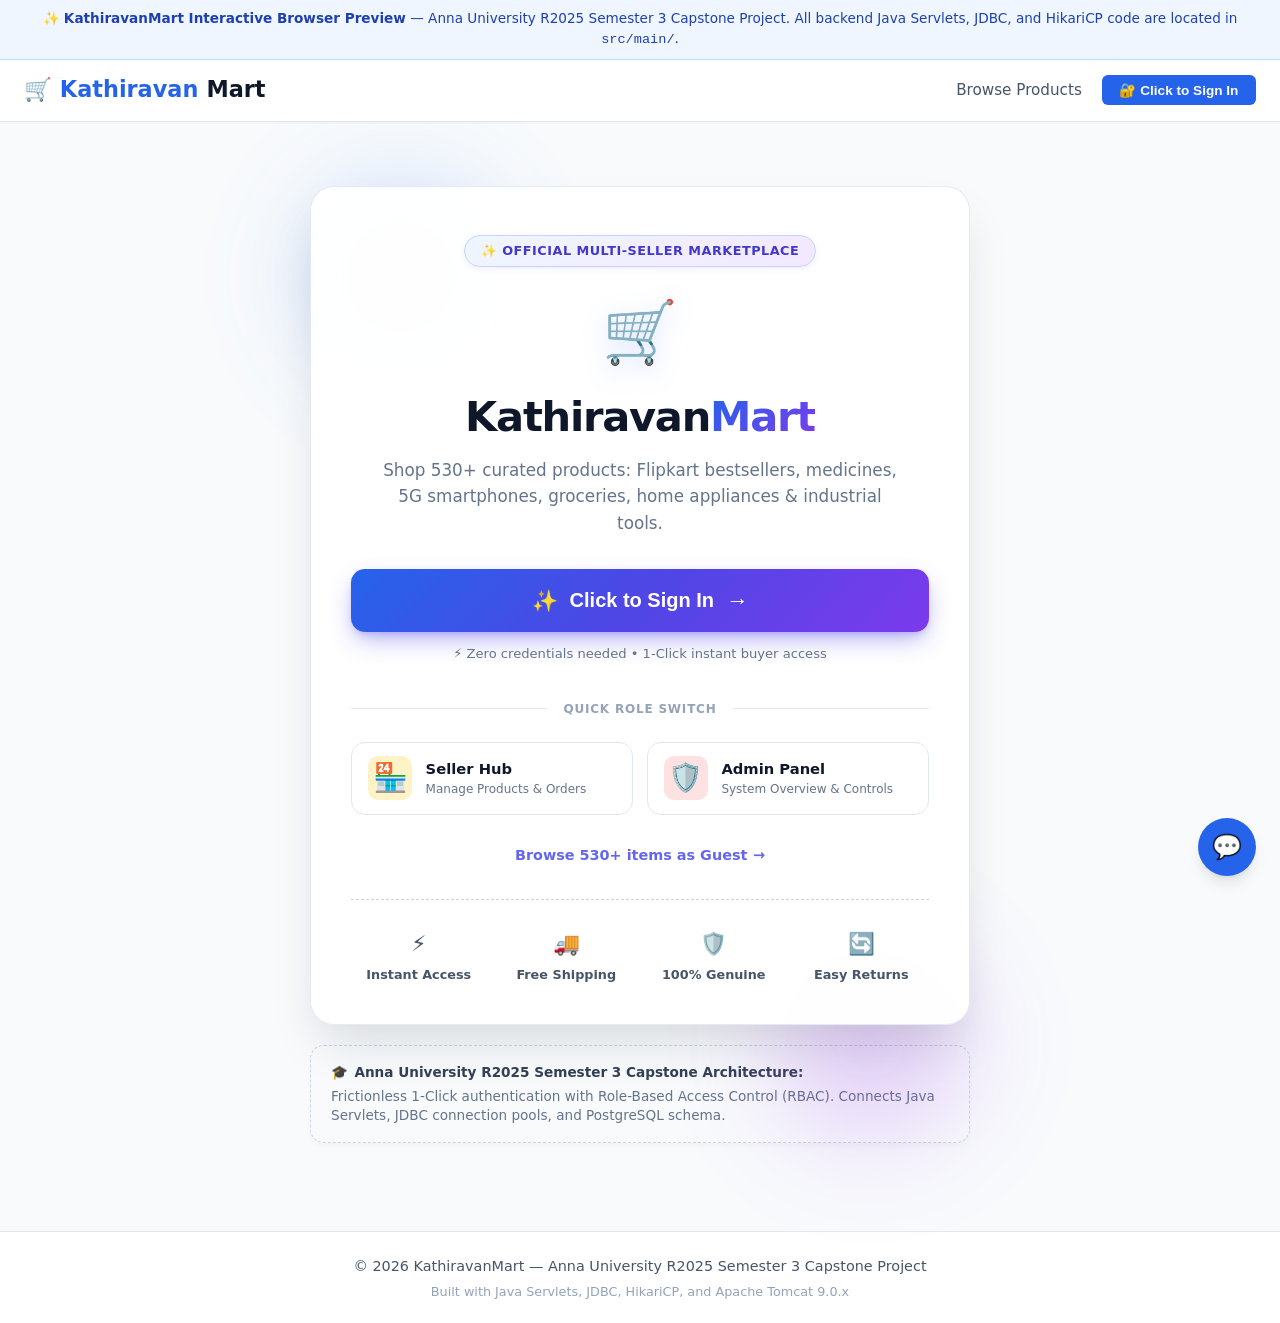
==== index.html @ b0058762 "Initial commit of KathiravanMart" ====
﻿<!DOCTYPE html>
<html lang="en">
<head>
    <meta charset="UTF-8">
    <meta name="viewport" content="width=device-width, initial-scale=1.0">
    <title>KathiravanMart — Multi-Seller E-Commerce Marketplace</title>
    <link rel="stylesheet" href="src/main/webapp/css/style.css">
    <style>
        .view-section { display: none; }
        .view-section.active { display: block; }
        .nav-links a { cursor: pointer; }
        .role-selector {
            background: #f1f5f9;
            border: 1px solid #cbd5e1;
            padding: 0.35rem 0.75rem;
            border-radius: 6px;
            font-size: 0.85rem;
            font-weight: 600;
        }
        .banner-notice {
            background: #eff6ff;
            border-bottom: 1px solid #bfdbfe;
            color: #1e40af;
            font-size: 0.85rem;
            padding: 0.5rem 1rem;
            text-align: center;
        }

        /* Luxury & Attractive Login Page Styling */
        .login-wrap {
            position: relative;
            max-width: 660px;
            margin: 2rem auto 3.5rem auto;
        }
        .login-glow-bg-1 {
            position: absolute;
            top: -40px;
            left: -40px;
            width: 260px;
            height: 260px;
            background: radial-gradient(circle, rgba(59, 130, 246, 0.35) 0%, transparent 70%);
            border-radius: 50%;
            filter: blur(45px);
            z-index: 0;
            pointer-events: none;
            animation: pulseGlow 6s ease-in-out infinite alternate;
        }
        .login-glow-bg-2 {
            position: absolute;
            bottom: -40px;
            right: -40px;
            width: 280px;
            height: 280px;
            background: radial-gradient(circle, rgba(147, 51, 234, 0.3) 0%, transparent 70%);
            border-radius: 50%;
            filter: blur(45px);
            z-index: 0;
            pointer-events: none;
            animation: pulseGlow 8s ease-in-out infinite alternate-reverse;
        }
        @keyframes pulseGlow {
            0% { transform: scale(0.95); opacity: 0.6; }
            100% { transform: scale(1.15); opacity: 0.95; }
        }
        .login-card-luxury {
            position: relative;
            z-index: 1;
            background: rgba(255, 255, 255, 0.96);
            backdrop-filter: blur(20px);
            -webkit-backdrop-filter: blur(20px);
            border: 1px solid rgba(226, 232, 240, 0.9);
            border-radius: 24px;
            box-shadow: 0 25px 50px -12px rgba(15, 23, 42, 0.15), 0 0 0 1px rgba(255, 255, 255, 0.8) inset;
            padding: 3rem 2.5rem 2.5rem 2.5rem;
            text-align: center;
        }
        .login-brand-badge {
            display: inline-flex;
            align-items: center;
            gap: 0.45rem;
            background: linear-gradient(135deg, #eff6ff 0%, #f3e8ff 100%);
            color: #4338ca;
            border: 1px solid #c7d2fe;
            padding: 0.35rem 1rem;
            border-radius: 50px;
            font-size: 0.8rem;
            font-weight: 700;
            letter-spacing: 0.5px;
            text-transform: uppercase;
            margin-bottom: 1.25rem;
            box-shadow: 0 2px 6px rgba(99, 102, 241, 0.1);
        }
        .login-btn-cta {
            width: 100%;
            padding: 1.15rem 1.75rem;
            font-size: 1.25rem;
            font-weight: 800;
            color: #ffffff;
            background: linear-gradient(135deg, #2563eb 0%, #4f46e5 50%, #7c3aed 100%);
            border: none;
            border-radius: 14px;
            box-shadow: 0 10px 25px -4px rgba(79, 70, 229, 0.45), 0 4px 6px -2px rgba(79, 70, 229, 0.2);
            display: flex;
            align-items: center;
            justify-content: center;
            gap: 0.75rem;
            cursor: pointer;
            transition: all 0.25s cubic-bezier(0.4, 0, 0.2, 1);
        }
        .login-btn-cta:hover {
            transform: translateY(-2px);
            box-shadow: 0 16px 32px -4px rgba(79, 70, 229, 0.55), 0 6px 12px -2px rgba(79, 70, 229, 0.3);
            background: linear-gradient(135deg, #1d4ed8 0%, #4338ca 50%, #6d28d9 100%);
        }
        .login-btn-cta:active {
            transform: translateY(0);
        }
        .role-pill-card {
            background: #ffffff;
            border: 1.5px solid #e2e8f0;
            border-radius: 14px;
            padding: 0.85rem 1rem;
            display: flex;
            align-items: center;
            gap: 0.85rem;
            cursor: pointer;
            transition: all 0.2s ease;
            text-align: left;
        }
        .role-pill-card:hover {
            border-color: #6366f1;
            background: #f8faff;
            transform: translateY(-2px);
            box-shadow: 0 6px 14px rgba(99, 102, 241, 0.12);
        }
        .perks-bar {
            display: grid;
            grid-template-columns: repeat(4, 1fr);
            gap: 0.75rem;
            margin-top: 2rem;
            padding-top: 1.75rem;
            border-top: 1px dashed #cbd5e1;
        }
        @media (max-width: 600px) {
            .perks-bar { grid-template-columns: repeat(2, 1fr); }
            .login-card-luxury { padding: 2rem 1.25rem; }
        }
        .perk-item {
            font-size: 0.8rem;
            color: #475569;
            display: flex;
            flex-direction: column;
            align-items: center;
            gap: 0.3rem;
            font-weight: 600;
        }
        .perk-icon {
            font-size: 1.35rem;
        }
    </style>
</head>
<body>

<div class="banner-notice">
    ✨ <strong>KathiravanMart Interactive Browser Preview</strong> — Anna University R2025 Semester 3 Capstone Project. All backend Java Servlets, JDBC, and HikariCP code are located in <code>src/main/</code>.
</div>

<!-- Header & Navbar -->
<header class="navbar">
    <a href="#" onclick="handleBrandClick()" class="brand">
        🛒 Kathiravan<span>Mart</span>
    </a>
    <nav>
        <ul class="nav-links">
            <li><a onclick="showView('catalog')">Browse Products</a></li>
            <li id="navCart" style="display:none;"><a onclick="showView('cart')">🛒 Cart (<span id="cartCount">1</span>)</a></li>
            <li id="navWishlist" style="display:none;"><a onclick="showView('wishlist')">❤️ Wishlist (<span id="wishCount">1</span>)</a></li>
            <li id="navOrders" style="display:none;"><a onclick="showView('orders')">📦 My Orders</a></li>
            <li id="navSeller" style="display:none;"><a onclick="showView('seller')">📊 Seller Hub</a></li>
            <li id="navAdmin" style="display:none;"><a onclick="showView('admin')">⚙️ Admin Panel</a></li>
            
            <!-- Logged Out State -->
            <li id="navAuthLoggedOut">
                <button type="button" onclick="quickLogin('BUYER')" class="btn btn-primary btn-sm" style="font-weight: 700; padding: 0.45rem 1.1rem; border-radius: 6px; cursor: pointer;">
                    🔐 Click to Sign In
                </button>
            </li>

            <!-- Logged In State -->
            <li id="navAuthLoggedIn" style="display:none; align-items: center; gap: 0.6rem;">
                <span id="userStatusBadge" class="user-badge" style="background:#e0e7ff; color:#3730a3;">BUYER</span>
                <span id="userNameDisplay" style="font-size: 0.85rem; font-weight: 600; color: var(--gray-700);">Aditya</span>
                <button type="button" onclick="performLogout()" class="btn btn-secondary btn-sm" style="padding: 0.35rem 0.75rem; font-size: 0.8rem; border-radius: 6px; cursor: pointer;">
                    Logout
                </button>
            </li>
        </ul>
    </nav>
</header>

<div class="container">

    <!-- 0. LOGIN VIEW (Initial Landing Screen) -->
    <div id="view-login" class="view-section active">
        <div class="login-wrap">
            <div class="login-glow-bg-1"></div>
            <div class="login-glow-bg-2"></div>

            <div class="login-card-luxury">
                <div class="login-brand-badge">
                    <span>✨ Official Multi-Seller Marketplace</span>
                </div>
                
                <div style="font-size: 3.8rem; margin-bottom: 0.5rem; filter: drop-shadow(0 6px 12px rgba(37,99,235,0.25));">
                    🛒
                </div>

                <h1 style="font-size: 2.6rem; font-weight: 900; color: #0f172a; margin-bottom: 0.5rem; letter-spacing: -0.03em;">
                    Kathiravan<span style="background: linear-gradient(135deg, #2563eb, #7c3aed); -webkit-background-clip: text; -webkit-text-fill-color: transparent;">Mart</span>
                </h1>

                <p style="color: #64748b; font-size: 1.05rem; margin-bottom: 2rem; line-height: 1.6; max-width: 520px; margin-left: auto; margin-right: auto;">
                    Shop 530+ curated products: Flipkart bestsellers, medicines, 5G smartphones, groceries, home appliances & industrial tools.
                </p>

                <div id="loginAlertBox" style="display:none; margin-bottom: 1.5rem; padding: 0.85rem 1.25rem; border-radius: 10px; font-size: 0.95rem; font-weight: 500;"></div>

                <!-- INSTANT 1-CLICK SIGN IN: NO EMAIL, NO PASSWORD NEEDED! -->
                <button type="button" onclick="quickLogin('BUYER')" class="login-btn-cta">
                    <span style="font-size: 1.3rem;">✨</span>
                    <span>Click to Sign In</span>
                    <span style="font-size: 1.4rem;">&rarr;</span>
                </button>
                <div style="font-size: 0.82rem; color: #64748b; margin-top: 0.75rem; font-weight: 500;">
                    ⚡ Zero credentials needed • 1-Click instant buyer access
                </div>

                <div style="margin: 2.25rem 0 1.5rem 0; display: flex; align-items: center; text-align: center; color: #94a3b8;">
                    <div style="flex: 1; border-bottom: 1px solid #e2e8f0;"></div>
                    <span style="padding: 0 1rem; font-size: 0.75rem; font-weight: 700; text-transform: uppercase; letter-spacing: 0.8px;">Quick Role Switch</span>
                    <div style="flex: 1; border-bottom: 1px solid #e2e8f0;"></div>
                </div>

                <!-- 1-Click Role Switches -->
                <div style="display: grid; grid-template-columns: 1fr 1fr; gap: 0.85rem;">
                    <div class="role-pill-card" onclick="quickLogin('SELLER')">
                        <div style="font-size: 1.75rem; background: #fef3c7; border-radius: 10px; width: 44px; height: 44px; display: flex; align-items: center; justify-content: center;">
                            🏪
                        </div>
                        <div>
                            <div style="font-weight: 700; color: #0f172a; font-size: 0.92rem;">Seller Hub</div>
                            <div style="font-size: 0.75rem; color: #64748b;">Manage Products & Orders</div>
                        </div>
                    </div>

                    <div class="role-pill-card" onclick="quickLogin('ADMIN')">
                        <div style="font-size: 1.75rem; background: #fee2e2; border-radius: 10px; width: 44px; height: 44px; display: flex; align-items: center; justify-content: center;">
                            🛡️
                        </div>
                        <div>
                            <div style="font-weight: 700; color: #0f172a; font-size: 0.92rem;">Admin Panel</div>
                            <div style="font-size: 0.75rem; color: #64748b;">System Overview & Controls</div>
                        </div>
                    </div>
                </div>

                <div style="margin-top: 1.75rem;">
                    <a href="#" onclick="showView('catalog')" style="color: #6366f1; font-weight: 600; font-size: 0.9rem; text-decoration: none; display: inline-flex; align-items: center; gap: 0.35rem;">
                        <span>Browse 530+ items as Guest</span> <span>&rarr;</span>
                    </a>
                </div>

                <!-- Trust Perks Bar -->
                <div class="perks-bar">
                    <div class="perk-item">
                        <span class="perk-icon">⚡</span>
                        <span>Instant Access</span>
                    </div>
                    <div class="perk-item">
                        <span class="perk-icon">🚚</span>
                        <span>Free Shipping</span>
                    </div>
                    <div class="perk-item">
                        <span class="perk-icon">🛡️</span>
                        <span>100% Genuine</span>
                    </div>
                    <div class="perk-item">
                        <span class="perk-icon">🔄</span>
                        <span>Easy Returns</span>
                    </div>
                </div>
            </div>

            <!-- Hint for Viva / Evaluators -->
            <div style="margin-top: 1.25rem; background: rgba(248, 250, 252, 0.9); border: 1px dashed #cbd5e1; border-radius: 14px; font-size: 0.85rem; padding: 1rem 1.25rem; text-align: left; box-shadow: 0 4px 6px -1px rgba(0,0,0,0.03);">
                <div style="font-weight: 700; color: #334155; margin-bottom: 0.25rem; display: flex; align-items: center; gap: 0.4rem;">
                    <span>🎓</span> Anna University R2025 Semester 3 Capstone Architecture:
                </div>
                <div style="color: #64748b; line-height: 1.45;">
                    Frictionless 1-Click authentication with Role-Based Access Control (RBAC). Connects Java Servlets, JDBC connection pools, and PostgreSQL schema.
                </div>
            </div>
        </div>
    </div>

    <!-- 1. CATALOG VIEW (F3) -->
    <div id="view-catalog" class="view-section">
        <div class="hero">
            <h1>Everyday Essentials, Flipkart Bestsellers, Mobiles & Industrial Gear</h1>
            <p>530+ Products across Flipkart Bestsellers, Medicines & Pharmacy, Flagship Smartphones, Daily Groceries, Industrial Tools & Fashion.</p>
            <div class="search-bar" style="display: flex; gap: 0.5rem; flex-wrap: wrap; justify-content: center; max-width: 960px; margin: 0 auto;">
                <select id="catFilter" class="category-select" onchange="filterProducts()" style="min-width: 175px; font-weight: 500;">
                    <option value="ALL">All Categories (530+)</option>
                    <option value="Flipkart Bestsellers">🛍️ Flipkart Bestsellers</option>
                    <option value="Mobile Phones & Tech">📱 Mobile Phones & Tech</option>
                    <option value="Laptops & Computers">💻 Laptops & Computers</option>
                    <option value="Gaming & Consoles">🎮 Gaming & Consoles</option>
                    <option value="Cameras & Drones">📷 Cameras & Drones</option>
                    <option value="Smart TVs & Audio">📺 Smart TVs & Audio</option>
                    <option value="Musical Instruments">🎸 Musical Instruments</option>
                    <option value="Industrial & Tools">🛠️ Industrial & Tools</option>
                    <option value="Medicines & Pharmacy">💊 Medicines & Pharmacy</option>
                    <option value="Kitchen & Dining">🍳 Kitchen & Dining</option>
                    <option value="Furniture & Decor">🛋️ Furniture & Decor</option>
                    <option value="Groceries & Gourmet">🍚 Groceries & Gourmet</option>
                    <option value="Footwear & Shoes">👟 Footwear & Shoes</option>
                    <option value="Clothes & Fashion">👕 Clothes & Fashion</option>
                    <option value="Perfumes & Beauty">🧴 Perfumes & Beauty</option>
                    <option value="Sports & Fitness">🏋️ Sports & Fitness</option>
                    <option value="Cycles & Adventure">🚴 Cycles & Adventure</option>
                    <option value="Baby & Kids Toys">👶 Baby & Kids Toys</option>
                    <option value="Pet Supplies">🐶 Pet Supplies</option>
                    <option value="Plants & Gardening">🌿 Plants & Gardening</option>
                    <option value="Safety & Security">🧯 Safety & Security</option>
                    <option value="Books & Stationery">📚 Books & Stationery</option>
                    <option value="Automotive & Biking">🚗 Automotive & Biking</option>
                    <option value="Watches & Travel">⌚ Watches & Travel</option>
                </select>
                <select id="priceFilter" class="category-select" onchange="filterProducts()" style="min-width: 175px; font-weight: 600; color: #047857; border: 2px solid #10b981;">
                    <option value="ALL">🏷️ All Prices</option>
                    <option value="500">⚡ Under ₹500 (180+ Deals)</option>
                    <option value="1000">🔥 Under ₹1,000 (300+ Deals)</option>
                    <option value="2000">₹ Under ₹2,000</option>
                    <option value="3000">₹ Under ₹3,000</option>
                    <option value="3001">₹ Above ₹3,000</option>
                </select>
                <input type="text" id="searchInput" class="search-input" placeholder="Search boAt, Paracetamol, Dettol, Volini, iPhone, drill, rice, shoes..." oninput="filterProducts()" style="min-width: 240px;">
                <select id="sortFilter" class="category-select" onchange="filterProducts()" style="min-width: 140px; font-weight: 500;">
                    <option value="featured">Featured</option>
                    <option value="price-asc">Price: Low to High</option>
                    <option value="price-desc">Price: High to Low</option>
                    <option value="rating-desc">Top Rated</option>
                </select>
                <button class="btn btn-primary" onclick="filterProducts()">Search</button>
            </div>

            <!-- Quick Filter Pills -->
            <div style="display: flex; gap: 0.5rem; flex-wrap: wrap; justify-content: center; margin-top: 1.25rem;">
                <button type="button" class="btn btn-sm" onclick="setQuickFilter('ALL')" id="pill-all" style="background: rgba(255,255,255,0.25); color: white; border: 1px solid rgba(255,255,255,0.4); border-radius: 20px; padding: 0.35rem 0.85rem; font-size: 0.85rem;">All Products (530)</button>
                <button type="button" class="btn btn-sm" onclick="setQuickFilter('Flipkart Bestsellers')" style="background: #2874f0; color: white; border: none; font-weight: bold; border-radius: 20px; padding: 0.35rem 0.85rem; font-size: 0.85rem; box-shadow: 0 2px 4px rgba(0,0,0,0.2);">🛍️ Flipkart Bestsellers</button>
                <button type="button" class="btn btn-sm" onclick="setQuickFilter('Mobile Phones & Tech')" style="background: #2563eb; color: white; border: none; font-weight: bold; border-radius: 20px; padding: 0.35rem 0.85rem; font-size: 0.85rem; box-shadow: 0 2px 4px rgba(0,0,0,0.2);">📱 Mobiles</button>
                <button type="button" class="btn btn-sm" onclick="setQuickFilter('Laptops & Computers')" style="background: #0284c7; color: white; border: none; font-weight: bold; border-radius: 20px; padding: 0.35rem 0.85rem; font-size: 0.85rem; box-shadow: 0 2px 4px rgba(0,0,0,0.2);">💻 Laptops</button>
                <button type="button" class="btn btn-sm" onclick="setQuickFilter('Gaming & Consoles')" style="background: #7c3aed; color: white; border: none; font-weight: bold; border-radius: 20px; padding: 0.35rem 0.85rem; font-size: 0.85rem; box-shadow: 0 2px 4px rgba(0,0,0,0.2);">🎮 PS5 & Gaming</button>
                <button type="button" class="btn btn-sm" onclick="setQuickFilter('Cameras & Drones')" style="background: #0d9488; color: white; border: none; font-weight: bold; border-radius: 20px; padding: 0.35rem 0.85rem; font-size: 0.85rem; box-shadow: 0 2px 4px rgba(0,0,0,0.2);">📷 Cameras & Drones</button>
                <button type="button" class="btn btn-sm" onclick="setQuickFilter('Musical Instruments')" style="background: #d97706; color: white; border: none; font-weight: bold; border-radius: 20px; padding: 0.35rem 0.85rem; font-size: 0.85rem; box-shadow: 0 2px 4px rgba(0,0,0,0.2);">🎸 Guitars & Music</button>
                <button type="button" class="btn btn-sm" onclick="setQuickFilter('Industrial & Tools')" style="background: #ea580c; color: white; border: none; font-weight: bold; border-radius: 20px; padding: 0.35rem 0.85rem; font-size: 0.85rem; box-shadow: 0 2px 4px rgba(0,0,0,0.2);">🛠️ Industrial & Tools</button>
                <button type="button" class="btn btn-sm" onclick="setQuickFilter('Medicines & Pharmacy')" style="background: #e11d48; color: white; border: none; font-weight: bold; border-radius: 20px; padding: 0.35rem 0.85rem; font-size: 0.85rem; box-shadow: 0 2px 4px rgba(0,0,0,0.2);">💊 Medicines</button>
                <button type="button" class="btn btn-sm" onclick="setQuickFilter('Smart TVs & Audio')" style="background: #4f46e5; color: white; border: none; font-weight: bold; border-radius: 20px; padding: 0.35rem 0.85rem; font-size: 0.85rem; box-shadow: 0 2px 4px rgba(0,0,0,0.2);">📺 4K Smart TVs</button>
                <button type="button" class="btn btn-sm" onclick="setQuickFilter('Kitchen & Dining')" style="background: #b45309; color: white; border: none; font-weight: bold; border-radius: 20px; padding: 0.35rem 0.85rem; font-size: 0.85rem; box-shadow: 0 2px 4px rgba(0,0,0,0.2);">🍳 Kitchen</button>
                <button type="button" class="btn btn-sm" onclick="setQuickFilter('Furniture & Decor')" style="background: #78350f; color: white; border: none; font-weight: bold; border-radius: 20px; padding: 0.35rem 0.85rem; font-size: 0.85rem; box-shadow: 0 2px 4px rgba(0,0,0,0.2);">🛋️ Furniture</button>
                <button type="button" class="btn btn-sm" onclick="setQuickFilter('Groceries & Gourmet')" style="background: #15803d; color: white; border: none; font-weight: bold; border-radius: 20px; padding: 0.35rem 0.85rem; font-size: 0.85rem; box-shadow: 0 2px 4px rgba(0,0,0,0.2);">🍚 Groceries</button>
                <button type="button" class="btn btn-sm" onclick="setQuickFilter('Footwear & Shoes')" style="background: #475569; color: white; border: none; font-weight: bold; border-radius: 20px; padding: 0.35rem 0.85rem; font-size: 0.85rem; box-shadow: 0 2px 4px rgba(0,0,0,0.2);">👟 Footwear</button>
                <button type="button" class="btn btn-sm" onclick="setQuickFilter('Clothes & Fashion')" style="background: #db2777; color: white; border: none; font-weight: bold; border-radius: 20px; padding: 0.35rem 0.85rem; font-size: 0.85rem; box-shadow: 0 2px 4px rgba(0,0,0,0.2);">👕 Clothes</button>
                <button type="button" class="btn btn-sm" onclick="setQuickFilter('Perfumes & Beauty')" style="background: #be185d; color: white; border: none; font-weight: bold; border-radius: 20px; padding: 0.35rem 0.85rem; font-size: 0.85rem; box-shadow: 0 2px 4px rgba(0,0,0,0.2);">🧴 Perfumes</button>
                <button type="button" class="btn btn-sm" onclick="setQuickFilter('Sports & Fitness')" style="background: #059669; color: white; border: none; font-weight: bold; border-radius: 20px; padding: 0.35rem 0.85rem; font-size: 0.85rem; box-shadow: 0 2px 4px rgba(0,0,0,0.2);">🏋️ Fitness & Gym</button>
                <button type="button" class="btn btn-sm" onclick="setQuickFilter('Cycles & Adventure')" style="background: #047857; color: white; border: none; font-weight: bold; border-radius: 20px; padding: 0.35rem 0.85rem; font-size: 0.85rem; box-shadow: 0 2px 4px rgba(0,0,0,0.2);">🚴 Bicycles & Tents</button>
                <button type="button" class="btn btn-sm" onclick="setQuickFilter('Baby & Kids Toys')" style="background: #f43f5e; color: white; border: none; font-weight: bold; border-radius: 20px; padding: 0.35rem 0.85rem; font-size: 0.85rem; box-shadow: 0 2px 4px rgba(0,0,0,0.2);">👶 Baby & Toys</button>
                <button type="button" class="btn btn-sm" onclick="setQuickFilter('Pet Supplies')" style="background: #eab308; color: #78350f; border: none; font-weight: bold; border-radius: 20px; padding: 0.35rem 0.85rem; font-size: 0.85rem; box-shadow: 0 2px 4px rgba(0,0,0,0.2);">🐶 Pet Supplies</button>
                <button type="button" class="btn btn-sm" onclick="setQuickFilter('Plants & Gardening')" style="background: #16a34a; color: white; border: none; font-weight: bold; border-radius: 20px; padding: 0.35rem 0.85rem; font-size: 0.85rem; box-shadow: 0 2px 4px rgba(0,0,0,0.2);">🌿 Plants & Bonsai</button>
                <button type="button" class="btn btn-sm" onclick="setQuickFilter('Safety & Security')" style="background: #dc2626; color: white; border: none; font-weight: bold; border-radius: 20px; padding: 0.35rem 0.85rem; font-size: 0.85rem; box-shadow: 0 2px 4px rgba(0,0,0,0.2);">🧯 Fire & CCTV</button>
                <button type="button" class="btn btn-sm" onclick="setQuickFilter('Books & Stationery')" style="background: #9333ea; color: white; border: none; font-weight: bold; border-radius: 20px; padding: 0.35rem 0.85rem; font-size: 0.85rem; box-shadow: 0 2px 4px rgba(0,0,0,0.2);">📚 Books & Journals</button>
                <button type="button" class="btn btn-sm" onclick="setQuickFilter('Automotive & Biking')" style="background: #312e81; color: white; border: none; font-weight: bold; border-radius: 20px; padding: 0.35rem 0.85rem; font-size: 0.85rem; box-shadow: 0 2px 4px rgba(0,0,0,0.2);">🚗 Auto & Helmets</button>
                <button type="button" class="btn btn-sm" onclick="setQuickFilter('Watches & Travel')" style="background: #1e293b; color: white; border: none; font-weight: bold; border-radius: 20px; padding: 0.35rem 0.85rem; font-size: 0.85rem; box-shadow: 0 2px 4px rgba(0,0,0,0.2);">⌚ Watches & Luggage</button>
                <button type="button" class="btn btn-sm" onclick="setQuickFilter('UNDER_1000')" id="pill-1000" style="background: #10b981; color: white; border: none; font-weight: bold; border-radius: 20px; padding: 0.35rem 0.85rem; font-size: 0.85rem; box-shadow: 0 2px 4px rgba(0,0,0,0.2);">🔥 Deals Under ₹1,000 (310+)</button>
                <button type="button" class="btn btn-sm" onclick="setQuickFilter('UNDER_500')" id="pill-500" style="background: #ef4444; color: white; border: none; font-weight: bold; border-radius: 20px; padding: 0.35rem 0.85rem; font-size: 0.85rem; box-shadow: 0 2px 4px rgba(0,0,0,0.2);">⚡ Steals Under ₹500 (190+)</button>
            </div>
        </div>

        <div style="display: flex; justify-content: space-between; align-items: center; margin-bottom: 1rem;">
            <h2>Catalog Listings</h2>
            <span style="color: var(--gray-600); font-size: 0.9rem;" id="productCountText">Showing 7 products</span>
        </div>

        <div class="product-grid" id="productGrid">
            <!-- Dynamic products rendered via JS -->
        </div>
    </div>

    <!-- 2. CART VIEW (F4) -->
    <div id="view-cart" class="view-section">
        <h1 style="margin-bottom: 1.5rem;">Your Shopping Cart (F4)</h1>
        <div class="card">
            <div class="table-responsive">
                <table class="table">
                    <thead>
                        <tr>
                            <th>Product</th>
                            <th>Unit Price</th>
                            <th>Quantity</th>
                            <th>Subtotal</th>
                            <th>Action</th>
                        </tr>
                    </thead>
                    <tbody id="cartTableBody">
                        <!-- Dynamic Cart items -->
                    </tbody>
                </table>
            </div>

            <div style="margin-top: 2rem; padding-top: 1.5rem; border-top: 2px solid var(--gray-200); display: flex; justify-content: space-between; align-items: center;">
                <div>
                    <button onclick="showView('catalog')" class="btn btn-secondary">&larr; Continue Shopping</button>
                </div>
                <div style="text-align: right;">
                    <span style="font-size: 1.1rem; color: var(--gray-600);">Running Total:</span>
                    <div style="font-size: 1.8rem; font-weight: 800; color: var(--primary);" id="runningTotalDisplay">
                        ₹4,999.00
                    </div>
                    <button onclick="showView('checkout')" class="btn btn-success" style="margin-top: 0.75rem; padding: 0.75rem 2rem; font-size: 1rem;">
                        Proceed to Checkout &rarr;
                    </button>
                </div>
            </div>
        </div>
    </div>

    <!-- 3. CHECKOUT VIEW (F5) -->
    <div id="view-checkout" class="view-section">
        <h1 style="margin-bottom: 1.5rem;">Secure Checkout (F5)</h1>
        <div style="display: grid; grid-template-columns: 1.4fr 1fr; gap: 2rem;">
            <div>
                <div class="card">
                    <h3 style="margin-bottom: 1rem;">1. Shipping Address</h3>
                    <div class="form-group">
                        <label for="checkoutAddress">Delivery Address Details</label>
                        <textarea id="checkoutAddress" class="form-control" rows="4">42 Anna Salai, Guindy, Chennai - 600025</textarea>
                    </div>

                    <h3 style="margin: 1.5rem 0 1rem 0;">2. Mock Payment Confirmation (Strategy Pattern)</h3>
                    <div style="background-color: var(--gray-50); border: 1px solid var(--gray-300); border-radius: 8px; padding: 1.25rem; margin-bottom: 1.5rem;">
                        <p style="font-size: 0.9rem; color: var(--gray-800); margin-bottom: 0.5rem;">
                            <strong>Mock Payment Authorization:</strong> Checkout simulates instant settlement without external payment SDKs.
                        </p>
                        <label><input type="radio" checked> Instant Mock Payment Confirmation</label>
                    </div>

                    <button onclick="placeOrder()" class="btn btn-success" style="width: 100%; padding: 0.85rem; font-size: 1.1rem; font-weight: 700;">
                        Place Order (<span id="checkoutTotalBtn">₹4,999.00</span>)
                    </button>
                </div>
            </div>

            <div>
                <div class="card">
                    <h3 style="margin-bottom: 1rem; border-bottom: 1px solid var(--gray-200); padding-bottom: 0.75rem;">Order Summary</h3>
                    <div id="checkoutSummaryItems" style="display: flex; flex-direction: column; gap: 0.75rem; margin-bottom: 1.5rem;">
                        <!-- Summary items -->
                    </div>
                    <div style="border-top: 2px solid var(--gray-200); padding-top: 1rem; display: flex; justify-content: space-between; align-items: center;">
                        <span style="font-weight: 600;">Total Amount:</span>
                        <span style="font-size: 1.5rem; font-weight: 800; color: var(--primary);" id="checkoutTotalDisplay">₹4,999.00</span>
                    </div>
                </div>
            </div>
        </div>
    </div>

    <!-- 4. ORDER HISTORY VIEW (F6, O2) -->
    <div id="view-orders" class="view-section">
        <h1 style="margin-bottom: 1.5rem;" id="orderHistoryTitle">📦 Order History (F6)</h1>
        <div id="orderListContainer" style="display: flex; flex-direction: column; gap: 1.5rem;">
            <!-- Order cards -->
        </div>
    </div>

    <!-- 5. SELLER DASHBOARD (F2, O3) -->
    <div id="view-seller" class="view-section">
        <div style="display: flex; justify-content: space-between; align-items: center; margin-bottom: 1.5rem;">
            <div>
                <h1>📊 Seller Management Dashboard (F2, O3)</h1>
                <p style="color: var(--gray-600);">TechNova Seller Portal — Manage product listings and view revenue metrics.</p>
            </div>
        </div>

        <div style="display: grid; grid-template-columns: repeat(auto-fit, minmax(220px, 1fr)); gap: 1.5rem; margin-bottom: 2rem;">
            <div class="card" style="border-left: 4px solid var(--primary);">
                <div style="font-size: 0.85rem; color: var(--gray-600); font-weight: 600; text-transform: uppercase;">Total Revenue (O3)</div>
                <div style="font-size: 1.8rem; font-weight: 800; color: var(--gray-900); margin-top: 0.5rem;" id="sellerRevenueDisplay">₹8,797.00</div>
            </div>
            <div class="card" style="border-left: 4px solid var(--success);">
                <div style="font-size: 0.85rem; color: var(--gray-600); font-weight: 600; text-transform: uppercase;">Orders Received (O3)</div>
                <div style="font-size: 1.8rem; font-weight: 800; color: var(--gray-900); margin-top: 0.5rem;" id="sellerOrderCountDisplay">2</div>
            </div>
            <div class="card" style="border-left: 4px solid var(--accent);">
                <div style="font-size: 0.85rem; color: var(--gray-600); font-weight: 600; text-transform: uppercase;">Listed Products</div>
                <div style="font-size: 1.8rem; font-weight: 800; color: var(--gray-900); margin-top: 0.5rem;" id="sellerListingCountDisplay">4</div>
            </div>
        </div>

        <!-- Add Product Form (F2) -->
        <div class="card" style="margin-bottom: 2rem;">
            <h3 style="margin-bottom: 1rem;">Create New Product Listing (F2)</h3>
            <form onsubmit="event.preventDefault(); addNewProduct();">
                <div style="display: grid; grid-template-columns: 1fr 1fr; gap: 1rem;">
                    <div class="form-group">
                        <label>Product Name</label>
                        <input type="text" id="newProdName" class="form-control" required placeholder="e.g. Ergonomic Office Desk">
                    </div>
                    <div class="form-group">
                        <label>Category</label>
                        <select id="newProdCat" class="form-control" required>
                            <option value="Mobile Phones">Mobile Phones</option>
                            <option value="Watches">Watches</option>
                            <option value="Clothes">Clothes</option>
                            <option value="Accessories">Accessories</option>
                            <option value="Home Appliances">Home Appliances</option>
                            <option value="Electronics">Electronics</option>
                            <option value="Home & Living">Home & Living</option>
                            <option value="Books & Stationery">Books & Stationery</option>
                            <option value="Sports & Fitness">Sports & Fitness</option>
                        </select>
                    </div>
                </div>
                <div style="display: grid; grid-template-columns: 1fr 1fr; gap: 1rem;">
                    <div class="form-group">
                        <label>Price (₹)</label>
                        <input type="number" step="0.01" id="newProdPrice" class="form-control" required placeholder="1499.00">
                    </div>
                    <div class="form-group">
                        <label>Stock Quantity</label>
                        <input type="number" id="newProdStock" class="form-control" required min="1" placeholder="25">
                    </div>
                </div>
                <div class="form-group">
                    <label>Image URL</label>
                    <input type="url" id="newProdImage" class="form-control" placeholder="https://images.unsplash.com/photo-...">
                </div>
                <button type="submit" class="btn btn-success">Publish Listing</button>
            </form>
        </div>

        <div class="card">
            <h3 style="margin-bottom: 1rem;">Active Seller Inventory</h3>
            <div class="table-responsive">
                <table class="table">
                    <thead>
                        <tr>
                            <th>Product</th>
                            <th>Category</th>
                            <th>Price</th>
                            <th>Stock</th>
                            <th>Action</th>
                        </tr>
                    </thead>
                    <tbody id="sellerProductTableBody">
                    </tbody>
                </table>
            </div>
        </div>
    </div>

    <!-- 6. ADMIN DASHBOARD (F7) -->
    <div id="view-admin" class="view-section">
        <h1 style="margin-bottom: 1.5rem;">⚙️ Administrator Governance Panel (F7)</h1>
        <div style="display: grid; grid-template-columns: repeat(auto-fit, minmax(220px, 1fr)); gap: 1.5rem; margin-bottom: 2rem;">
            <div class="card" style="border-left: 4px solid var(--primary);">
                <div style="font-size: 0.85rem; color: var(--gray-600); font-weight: 600; text-transform: uppercase;">Registered Users</div>
                <div style="font-size: 1.8rem; font-weight: 800; margin-top: 0.5rem;">5 Accounts</div>
            </div>
            <div class="card" style="border-left: 4px solid var(--success);">
                <div style="font-size: 0.85rem; color: var(--gray-600); font-weight: 600; text-transform: uppercase;">Total Marketplace GMV</div>
                <div style="font-size: 1.8rem; font-weight: 800; margin-top: 0.5rem;">₹11,296.00</div>
            </div>
            <div class="card" style="border-left: 4px solid var(--accent);">
                <div style="font-size: 0.85rem; color: var(--gray-600); font-weight: 600; text-transform: uppercase;">Total Orders Placed</div>
                <div style="font-size: 1.8rem; font-weight: 800; margin-top: 0.5rem;">3 Orders</div>
            </div>
        </div>

        <div class="card" style="margin-bottom: 2rem;">
            <h3 style="margin-bottom: 1rem;">User Directory (F7)</h3>
            <div class="table-responsive">
                <table class="table">
                    <thead>
                        <tr>
                            <th>ID</th>
                            <th>Name</th>
                            <th>Email</th>
                            <th>Role</th>
                        </tr>
                    </thead>
                    <tbody>
                        <tr><td>#1</td><td>Kathiravan Admin</td><td>admin@kathiravanmart.com</td><td><span class="user-badge">ADMIN</span></td></tr>
                        <tr><td>#2</td><td>TechNova Seller</td><td>technova@seller.com</td><td><span class="user-badge">SELLER</span></td></tr>
                        <tr><td>#3</td><td>UrbanStyle Seller</td><td>urbanstyle@seller.com</td><td><span class="user-badge">SELLER</span></td></tr>
                        <tr><td>#4</td><td>Aditya Buyer</td><td>aditya@buyer.com</td><td><span class="user-badge">BUYER</span></td></tr>
                        <tr><td>#5</td><td>Priya Buyer</td><td>priya@buyer.com</td><td><span class="user-badge">BUYER</span></td></tr>
                    </tbody>
                </table>
            </div>
        </div>

        <div class="card">
            <h3 style="margin-bottom: 1rem;">Listing Moderation (F7)</h3>
            <div class="table-responsive">
                <table class="table">
                    <thead>
                        <tr>
                            <th>Product</th>
                            <th>Seller</th>
                            <th>Price</th>
                            <th>Status</th>
                            <th>Action</th>
                        </tr>
                    </thead>
                    <tbody id="adminModerationTableBody">
                    </tbody>
                </table>
            </div>
        </div>
    </div>

    <!-- 7. WISHLIST VIEW (O1) -->
    <div id="view-wishlist" class="view-section">
        <h1 style="margin-bottom: 1.5rem;">❤️ My Wishlist / Save-for-Later (O1)</h1>
        <div class="card">
            <div class="table-responsive">
                <table class="table">
                    <thead>
                        <tr>
                            <th>Product</th>
                            <th>Price</th>
                            <th>Actions</th>
                        </tr>
                    </thead>
                    <tbody id="wishlistTableBody">
                    </tbody>
                </table>
            </div>
        </div>
    </div>

</div>

<!-- AI Chatbot Floating Widget (Section 11 & O4) -->
<button id="chatWidgetBtn" class="chat-widget-button" onclick="toggleChat()" title="Chat with AI Assistant">
    💬
</button>

<div id="chatPanel" class="chat-panel">
    <div class="chat-header">
        <h4>🤖 KathiravanMart AI Assistant</h4>
        <button onclick="toggleChat()">&times;</button>
    </div>
    <div id="chatMessages" class="chat-messages">
        <div class="chat-bubble bot">
            Hello! I am your KathiravanMart shopping assistant. Ask me about products, orders, seller registration, or checkout details!
        </div>
    </div>
    <form id="chatForm" class="chat-footer" onsubmit="event.preventDefault(); submitChat();">
        <input type="text" id="chatInput" placeholder="Ask a question..." maxlength="250" required>
        <button type="submit">Send</button>
    </form>
</div>

<footer class="footer">
    <p>&copy; 2026 KathiravanMart — Anna University R2025 Semester 3 Capstone Project</p>
    <p style="font-size: 0.8rem; margin-top: 0.25rem; color: #94a3b8;">Built with Java Servlets, JDBC, HikariCP, and Apache Tomcat 9.0.x</p>
</footer>

<script>
// Mock Data store mirroring seed.sql
const products = [
    { id: 1, sellerId: 2, sellerName: "TechNova", name: "boAt Rockerz 255 Pro+ Wireless Neckband with ASAP Fast Charge", category: "Flipkart Bestsellers", price: 999.00, stock: 140, rating: 4.8, reviews: 380, image: "https://images.unsplash.com/photo-1590658268037-6bf12165a8df?w=500", active: true },
    { id: 2, sellerId: 2, sellerName: "TechNova", name: "Noise ColorFit Pulse 2 Max 1.85-Inch Bluetooth Calling Smartwatch", category: "Flipkart Bestsellers", price: 1199.00, stock: 120, rating: 4.7, reviews: 310, image: "https://images.unsplash.com/photo-1579586337278-3befd40fd17a?w=500", active: true },
    { id: 3, sellerId: 2, sellerName: "TechNova", name: "SanDisk Ultra 64GB MicroSDXC UHS-I High Speed Memory Card (140MB/s)", category: "Flipkart Bestsellers", price: 449.00, stock: 220, rating: 4.9, reviews: 450, image: "https://images.unsplash.com/photo-1544816155-12df9643f363?w=500", active: true },
    { id: 4, sellerId: 2, sellerName: "TechNova", name: "Portronics Toad 23 2.4GHz Wireless Silent Optical Mouse with Nano Dongle", category: "Flipkart Bestsellers", price: 299.00, stock: 180, rating: 4.8, reviews: 280, image: "https://images.unsplash.com/photo-1527864550417-7fd91fc51a46?w=500", active: true },
    { id: 5, sellerId: 2, sellerName: "TechNova", name: "Ambrane 20000mAh Power Bank with 22.5W Two-Way Fast Power Delivery", category: "Flipkart Bestsellers", price: 1499.00, stock: 95, rating: 4.8, reviews: 320, image: "https://images.unsplash.com/photo-1609592426508-cc126e8555e1?w=500", active: true },
    { id: 6, sellerId: 2, sellerName: "TechNova", name: "boAt Aavante Bar 610 25W Bluetooth Soundbar with Dual Passive Radiators", category: "Flipkart Bestsellers", price: 1799.00, stock: 65, rating: 4.7, reviews: 240, image: "https://images.unsplash.com/photo-1545454675-3531b543be5d?w=500", active: true },
    { id: 7, sellerId: 2, sellerName: "TechNova", name: "Zebronics Transformer RGB Backlit Gaming Keyboard & Mouse Metal Combo", category: "Flipkart Bestsellers", price: 1199.00, stock: 85, rating: 4.8, reviews: 290, image: "https://images.unsplash.com/photo-1587829741301-dc798b83add3?w=500", active: true },
    { id: 8, sellerId: 1, sellerName: "KathiravanMart", name: "Happilo 100% Natural California Whole Raw Almonds (500g Value Pack)", category: "Flipkart Bestsellers", price: 449.00, stock: 150, rating: 4.9, reviews: 390, image: "https://images.unsplash.com/photo-1508061252445-5350f3ab0a56?w=500", active: true },
    { id: 9, sellerId: 1, sellerName: "KathiravanMart", name: "Farmley Select Whole Cashews W320 Grade Vacuum Pack (500g)", category: "Flipkart Bestsellers", price: 499.00, stock: 130, rating: 4.9, reviews: 310, image: "https://images.unsplash.com/photo-1508061252224-203a2300478a?w=500", active: true },
    { id: 10, sellerId: 1, sellerName: "KathiravanMart", name: "Tata Tea Gold Rich Taste & Long Leaves Aromatic CTC Tea (1kg Pouch)", category: "Flipkart Bestsellers", price: 520.00, stock: 140, rating: 4.8, reviews: 350, image: "https://images.unsplash.com/photo-1576092768241-dec231879fc3?w=500", active: true },
    { id: 11, sellerId: 1, sellerName: "KathiravanMart", name: "Kellogg's Original Corn Flakes with Essential B-Vitamins (1.2kg Saver Pack)", category: "Flipkart Bestsellers", price: 380.00, stock: 110, rating: 4.8, reviews: 270, image: "https://images.unsplash.com/photo-1517673132405-a56a62b18caf?w=500", active: true },
    { id: 12, sellerId: 1, sellerName: "KathiravanMart", name: "Cadbury Dairy Milk Silk Chocolate Family Bar Pack (3 x 150g Bars)", category: "Flipkart Bestsellers", price: 495.00, stock: 160, rating: 4.9, reviews: 440, image: "https://images.unsplash.com/photo-1549007994-cb92caebd54b?w=500", active: true },
    { id: 13, sellerId: 3, sellerName: "UrbanStyle", name: "Sparx Men Ultra-Lightweight Breathable Mesh Walking & Running Sports Shoes", category: "Flipkart Bestsellers", price: 849.00, stock: 95, rating: 4.8, reviews: 320, image: "https://images.unsplash.com/photo-1542291026-7eec264c27ff?w=500", active: true },
    { id: 14, sellerId: 3, sellerName: "UrbanStyle", name: "Wildcraft 35L 3-Compartment Water-Resistant Everyday School & College Backpack", category: "Flipkart Bestsellers", price: 1299.00, stock: 80, rating: 4.9, reviews: 290, image: "https://images.unsplash.com/photo-1622560480605-d83c853bc5c3?w=500", active: true },
    { id: 15, sellerId: 3, sellerName: "UrbanStyle", name: "Flying Machine Men Slim Fit Mid-Rise Comfort Stretch Denim Jeans (Blue)", category: "Flipkart Bestsellers", price: 1199.00, stock: 75, rating: 4.7, reviews: 260, image: "https://images.unsplash.com/photo-1541099649105-f69ad21f3246?w=500", active: true },
    { id: 16, sellerId: 3, sellerName: "UrbanStyle", name: "Louis Philippe Men Slim Fit Supima Cotton Luxury Semi-Formal Shirt", category: "Flipkart Bestsellers", price: 1499.00, stock: 60, rating: 4.8, reviews: 280, image: "https://images.unsplash.com/photo-1596755094514-f87e34085b2c?w=500", active: true },
    { id: 17, sellerId: 1, sellerName: "KathiravanMart", name: "Milton Thermosteel Duo Deluxe 1000ml Hot & Cold Stainless Steel Flask", category: "Flipkart Bestsellers", price: 999.00, stock: 110, rating: 4.9, reviews: 360, image: "https://images.unsplash.com/photo-1602143407151-7111542de6e8?w=500", active: true },
    { id: 18, sellerId: 1, sellerName: "KathiravanMart", name: "Pigeon by Stovekraft Handy Mini Vegetable Chopper with 3 Steel Blades", category: "Flipkart Bestsellers", price: 199.00, stock: 240, rating: 4.8, reviews: 510, image: "https://images.unsplash.com/photo-1584269600464-37b1b58a9fe7?w=500", active: true },
    { id: 19, sellerId: 1, sellerName: "KathiravanMart", name: "Cello Opalware Imperial 18-Piece Microwave Safe Lightweight Dinner Set", category: "Flipkart Bestsellers", price: 1499.00, stock: 55, rating: 4.8, reviews: 220, image: "https://images.unsplash.com/photo-1584269600464-37b1b58a9fe7?w=500", active: true },
    { id: 20, sellerId: 2, sellerName: "TechNova", name: "Philips 9W Smart Wi-Fi LED Color Changing Light Bulb (Pack of 2)", category: "Flipkart Bestsellers", price: 999.00, stock: 90, rating: 4.8, reviews: 290, image: "https://images.unsplash.com/photo-1507499739999-097706ad8914?w=500", active: true },
    { id: 21, sellerId: 1, sellerName: "KathiravanMart", name: "Boldfit Anti-Skid 6mm High-Density Cushioning Yoga Exercise Mat with Strap", category: "Flipkart Bestsellers", price: 699.00, stock: 120, rating: 4.9, reviews: 340, image: "https://images.unsplash.com/photo-1544367567-0f2fcb009e0b?w=500", active: true },
    { id: 22, sellerId: 2, sellerName: "TechNova", name: "Casio FX-991CW ClassWiz Non-Programmable Scientific Calculator (540+ Functions)", category: "Flipkart Bestsellers", price: 1495.00, stock: 80, rating: 4.9, reviews: 410, image: "https://images.unsplash.com/photo-1587145820266-a5951ee6f620?w=500", active: true },
    { id: 23, sellerId: 3, sellerName: "UrbanStyle", name: "Yonex ZR 100 Aluminium Frame Head-Light Badminton Racquet with Full Cover", category: "Flipkart Bestsellers", price: 499.00, stock: 130, rating: 4.8, reviews: 330, image: "https://images.unsplash.com/photo-1626224583764-f87db24ac4ea?w=500", active: true },
    { id: 24, sellerId: 3, sellerName: "UrbanStyle", name: "Parker Vector Stainless Steel Chrome Trim Rollerball Pen in Gift Box", category: "Flipkart Bestsellers", price: 349.00, stock: 160, rating: 4.9, reviews: 370, image: "https://images.unsplash.com/photo-1583485088034-697b5bc54ccd?w=500", active: true },
    { id: 25, sellerId: 2, sellerName: "TechNova", name: "Fire-Boltt Ninja Call Pro Plus 1.83-Inch HD Bluetooth Calling Smartwatch", category: "Flipkart Bestsellers", price: 1099.00, stock: 110, rating: 4.7, reviews: 340, image: "https://images.unsplash.com/photo-1579586337278-3befd40fd17a?w=500", active: true },
    { id: 26, sellerId: 2, sellerName: "TechNova", name: "Apple iPhone 15 Pro Max (256GB Natural Titanium, A17 Pro Chip)", category: "Mobile Phones & Tech", price: 134999.00, stock: 20, rating: 4.9, reviews: 490, image: "https://images.unsplash.com/photo-1695048133142-1a20484d2569?w=500", active: true },
    { id: 27, sellerId: 2, sellerName: "TechNova", name: "Apple iPhone 15 (128GB Blue, Dynamic Island, 48MP Main Camera)", category: "Mobile Phones & Tech", price: 71999.00, stock: 35, rating: 4.9, reviews: 430, image: "https://images.unsplash.com/photo-1510557880182-3d4d3cba35a5?w=500", active: true },
    { id: 28, sellerId: 2, sellerName: "TechNova", name: "Apple iPhone 14 (128GB Midnight, Super Retina OLED Display)", category: "Mobile Phones & Tech", price: 58999.00, stock: 40, rating: 4.8, reviews: 510, image: "https://images.unsplash.com/photo-1592750475338-74b7b21085ab?w=500", active: true },
    { id: 29, sellerId: 2, sellerName: "TechNova", name: "Samsung Galaxy S24 Ultra 5G (12GB RAM, 256GB Titanium Gray with S-Pen)", category: "Mobile Phones & Tech", price: 129999.00, stock: 22, rating: 4.9, reviews: 460, image: "https://images.unsplash.com/photo-1610945415295-d9bbf067e59c?w=500", active: true },
    { id: 30, sellerId: 2, sellerName: "TechNova", name: "Samsung Galaxy S23 FE 5G (8GB RAM, 128GB Mint Green, 50MP Pro Camera)", category: "Mobile Phones & Tech", price: 42999.00, stock: 45, rating: 4.8, reviews: 310, image: "https://images.unsplash.com/photo-1580910051074-3eb694886505?w=500", active: true },
    { id: 31, sellerId: 2, sellerName: "TechNova", name: "Samsung Galaxy A55 5G (8GB RAM, 128GB Awesome Navy Metal Frame)", category: "Mobile Phones & Tech", price: 36999.00, stock: 50, rating: 4.7, reviews: 260, image: "https://images.unsplash.com/photo-1565849904461-04a58ad377e0?w=500", active: true },
    { id: 32, sellerId: 2, sellerName: "TechNova", name: "Samsung Galaxy M34 5G (6GB RAM, 128GB Prism Silver, 6000mAh Battery)", category: "Mobile Phones & Tech", price: 14999.00, stock: 70, rating: 4.8, reviews: 390, image: "https://images.unsplash.com/photo-1598327105666-5b89351aff97?w=500", active: true },
    { id: 33, sellerId: 2, sellerName: "TechNova", name: "OnePlus 12 5G (16GB RAM, 512GB Flowy Emerald, Snapdragon 8 Gen 3)", category: "Mobile Phones & Tech", price: 64999.00, stock: 25, rating: 4.9, reviews: 370, image: "https://images.unsplash.com/photo-1567581935884-3349723552ca?w=500", active: true },
    { id: 34, sellerId: 2, sellerName: "TechNova", name: "OnePlus 12R 5G (8GB RAM, 128GB Cool Blue, 5500mAh Battery)", category: "Mobile Phones & Tech", price: 39999.00, stock: 50, rating: 4.8, reviews: 330, image: "https://images.unsplash.com/photo-1574944985070-8f3ebc6b79d2?w=500", active: true },
    { id: 35, sellerId: 2, sellerName: "TechNova", name: "OnePlus Nord CE4 5G (8GB RAM, 128GB Celadon Marble, 100W SuperVOOC)", category: "Mobile Phones & Tech", price: 24999.00, stock: 60, rating: 4.8, reviews: 290, image: "https://images.unsplash.com/photo-1512054502232-10a0a035d672?w=500", active: true },
    { id: 36, sellerId: 2, sellerName: "TechNova", name: "Google Pixel 8 Pro 5G (12GB RAM, 128GB Obsidian, Google Tensor G3)", category: "Mobile Phones & Tech", price: 89999.00, stock: 18, rating: 4.9, reviews: 310, image: "https://images.unsplash.com/photo-1591337676887-a217a6970a8a?w=500", active: true },
    { id: 37, sellerId: 2, sellerName: "TechNova", name: "Google Pixel 7a 5G (8GB RAM, 128GB Sea Blue, Titan M2 Security)", category: "Mobile Phones & Tech", price: 35999.00, stock: 40, rating: 4.8, reviews: 280, image: "https://images.unsplash.com/photo-1585060544812-6b45742d762f?w=500", active: true },
    { id: 38, sellerId: 2, sellerName: "TechNova", name: "Xiaomi Redmi Note 13 Pro+ 5G (8GB RAM, 256GB Fusion Purple, 200MP OIS)", category: "Mobile Phones & Tech", price: 29999.00, stock: 55, rating: 4.8, reviews: 340, image: "https://images.unsplash.com/photo-1511707171634-5f897ff02aa9?w=500", active: true },
    { id: 39, sellerId: 2, sellerName: "TechNova", name: "Xiaomi Redmi 13C 5G (4GB RAM, 128GB Starlight Black, 90Hz Display)", category: "Mobile Phones & Tech", price: 10999.00, stock: 80, rating: 4.7, reviews: 310, image: "https://images.unsplash.com/photo-1533228876829-65c94e7b5025?w=500", active: true },
    { id: 40, sellerId: 2, sellerName: "TechNova", name: "Realme 12 Pro+ 5G (8GB RAM, 256GB Submarine Blue, 64MP Periscope Lens)", category: "Mobile Phones & Tech", price: 29999.00, stock: 45, rating: 4.8, reviews: 270, image: "https://images.unsplash.com/photo-1575695342320-d2d2d2f9b73f?w=500", active: true },
    { id: 41, sellerId: 2, sellerName: "TechNova", name: "Realme Narzo 60x 5G (6GB RAM, 128GB Stellar Green, 33W Fast Charge)", category: "Mobile Phones & Tech", price: 12499.00, stock: 70, rating: 4.7, reviews: 240, image: "https://images.unsplash.com/photo-1569770218135-bea267ed7e84?w=500", active: true },
    { id: 42, sellerId: 2, sellerName: "TechNova", name: "Motorola Edge 50 Pro 5G (8GB RAM, 256GB Luxe Lavender, Pantone Validated)", category: "Mobile Phones & Tech", price: 31999.00, stock: 40, rating: 4.8, reviews: 250, image: "https://images.unsplash.com/photo-1556656793-08538906a9f8?w=500", active: true },
    { id: 43, sellerId: 2, sellerName: "TechNova", name: "Moto G84 5G (12GB RAM, 256GB Viva Magenta Vegan Leather, 50MP OIS)", category: "Mobile Phones & Tech", price: 17999.00, stock: 55, rating: 4.8, reviews: 310, image: "https://images.unsplash.com/photo-1546054454-aa26e2b734c7?w=500", active: true },
    { id: 44, sellerId: 2, sellerName: "TechNova", name: "Vivo V30 Pro 5G (12GB RAM, 512GB Andaman Blue, ZEISS Co-Engineered)", category: "Mobile Phones & Tech", price: 41999.00, stock: 35, rating: 4.8, reviews: 220, image: "https://images.unsplash.com/photo-1589492477829-5e65395b66cc?w=500", active: true },
    { id: 45, sellerId: 2, sellerName: "TechNova", name: "Vivo T3 5G (8GB RAM, 128GB Crystal Flake, Sony IMX882 OIS Camera)", category: "Mobile Phones & Tech", price: 19999.00, stock: 50, rating: 4.7, reviews: 260, image: "https://images.unsplash.com/photo-1525598912003-663126343e1f?w=500", active: true },
    { id: 46, sellerId: 2, sellerName: "TechNova", name: "iQOO Neo 9 Pro 5G (8GB RAM, 128GB Fiery Red Dual Tone, Snapdragon 8 Gen 2)", category: "Mobile Phones & Tech", price: 34999.00, stock: 40, rating: 4.9, reviews: 300, image: "https://images.unsplash.com/photo-1572569511254-d8f925fe2cbb?w=500", active: true },
    { id: 47, sellerId: 2, sellerName: "TechNova", name: "POCO X6 Pro 5G (8GB RAM, 256GB Racing Yellow, Dimensity 8300-Ultra)", category: "Mobile Phones & Tech", price: 26999.00, stock: 45, rating: 4.8, reviews: 280, image: "https://images.unsplash.com/photo-1541807084-5c52b6b3adef?w=500", active: true },
    { id: 48, sellerId: 2, sellerName: "TechNova", name: "Nothing Phone (2a) 5G (8GB RAM, 128GB Black, Glyph Interface Light)", category: "Mobile Phones & Tech", price: 23999.00, stock: 50, rating: 4.9, reviews: 370, image: "https://images.unsplash.com/photo-1565630916779-e303be97b6f5?w=500", active: true },
    { id: 49, sellerId: 2, sellerName: "TechNova", name: "Apple iPad 10th Gen 10.9-Inch (64GB Wi-Fi Silver, Liquid Retina Display)", category: "Mobile Phones & Tech", price: 32999.00, stock: 35, rating: 4.9, reviews: 320, image: "https://images.unsplash.com/photo-1544244015-0df4b3ffc6b0?w=500", active: true },
    { id: 50, sellerId: 2, sellerName: "TechNova", name: "OnePlus Pad Go 11.35-Inch 2.4K Eye-Care Tablet (8GB RAM, 128GB Wi-Fi)", category: "Mobile Phones & Tech", price: 19999.00, stock: 40, rating: 4.8, reviews: 190, image: "https://images.unsplash.com/photo-1561154464-82e9adf32764?w=500", active: true },
    { id: 51, sellerId: 2, sellerName: "TechNova", name: "Apple MacBook Air 13.6-Inch M3 Chip (8GB Unified Memory, 256GB SSD, Midnight)", category: "Laptops & Computers", price: 99900.00, stock: 25, rating: 4.9, reviews: 380, image: "https://images.unsplash.com/photo-1517336714731-489689fd1ca8?w=500", active: true },
    { id: 52, sellerId: 2, sellerName: "TechNova", name: "Apple MacBook Pro 14-Inch M3 Pro (18GB Memory, 512GB SSD, Space Black)", category: "Laptops & Computers", price: 189900.00, stock: 15, rating: 4.9, reviews: 210, image: "https://images.unsplash.com/photo-1517336714731-489689fd1ca8?w=500", active: true },
    { id: 53, sellerId: 2, sellerName: "TechNova", name: "Dell XPS 13 9315 Intel Core i7 12th Gen Thin & Light Laptop (16GB, 512GB SSD)", category: "Laptops & Computers", price: 98990.00, stock: 20, rating: 4.8, reviews: 190, image: "https://images.unsplash.com/photo-1593642632823-8f785ba67e45?w=500", active: true },
    { id: 54, sellerId: 2, sellerName: "TechNova", name: "HP Pavilion 15 AMD Ryzen 7 7730U (16GB RAM, 1TB NVMe SSD, Natural Silver)", category: "Laptops & Computers", price: 64990.00, stock: 35, rating: 4.8, reviews: 280, image: "https://images.unsplash.com/photo-1496181133206-80ce9b88a853?w=500", active: true },
    { id: 55, sellerId: 2, sellerName: "TechNova", name: "ASUS ROG Strix G16 Gaming Laptop (Intel i7 13th Gen, RTX 4060, 16GB, 1TB)", category: "Laptops & Computers", price: 124990.00, stock: 18, rating: 4.9, reviews: 260, image: "https://images.unsplash.com/photo-1587202372775-e229f172b9d7?w=500", active: true },
    { id: 56, sellerId: 2, sellerName: "TechNova", name: "Lenovo ThinkPad E14 Gen 5 AMD Ryzen 5 (16GB RAM, 512GB SSD, Aluminum Top)", category: "Laptops & Computers", price: 54990.00, stock: 30, rating: 4.8, reviews: 230, image: "https://images.unsplash.com/photo-1496181133206-80ce9b88a853?w=500", active: true },
    { id: 57, sellerId: 2, sellerName: "TechNova", name: "Acer Nitro V 15 Gaming Laptop (Intel Core i5 13th Gen, RTX 3050, 16GB, 512GB)", category: "Laptops & Computers", price: 69990.00, stock: 35, rating: 4.7, reviews: 270, image: "https://images.unsplash.com/photo-1587202372775-e229f172b9d7?w=500", active: true },
    { id: 58, sellerId: 2, sellerName: "TechNova", name: "LG 27-Inch UltraGear IPS Gaming Monitor (144Hz, 1ms MBR, AMD FreeSync)", category: "Laptops & Computers", price: 15499.00, stock: 40, rating: 4.8, reviews: 340, image: "https://images.unsplash.com/photo-1527443224154-c4a3942d3acf?w=500", active: true },
    { id: 59, sellerId: 2, sellerName: "TechNova", name: "Samsung 32-Inch Curved 4K UHD Smart Monitor M7 with Built-in Speakers", category: "Laptops & Computers", price: 28999.00, stock: 25, rating: 4.8, reviews: 180, image: "https://images.unsplash.com/photo-1527443224154-c4a3942d3acf?w=500", active: true },
    { id: 60, sellerId: 2, sellerName: "TechNova", name: "Corsair K70 RGB MK.2 Mechanical Gaming Keyboard (Cherry MX Red Switches)", category: "Laptops & Computers", price: 9999.00, stock: 30, rating: 4.9, reviews: 220, image: "https://images.unsplash.com/photo-1587829741301-dc798b83add3?w=500", active: true },
    { id: 61, sellerId: 2, sellerName: "TechNova", name: "Razer DeathAdder Essential Ergonomic Wired Gaming Mouse (6400 DPI)", category: "Laptops & Computers", price: 1499.00, stock: 90, rating: 4.8, reviews: 450, image: "https://images.unsplash.com/photo-1527864550417-7fd91fc51a46?w=500", active: true },
    { id: 62, sellerId: 2, sellerName: "TechNova", name: "HyperX Cloud II Pro Wired Gaming Headset with Virtual 7.1 Surround Sound", category: "Laptops & Computers", price: 6490.00, stock: 45, rating: 4.9, reviews: 310, image: "https://images.unsplash.com/photo-1598550476439-6847785fcea6?w=500", active: true },
    { id: 63, sellerId: 2, sellerName: "TechNova", name: "Sony PlayStation 5 Slim Console Disc Edition with 1TB SSD & DualSense", category: "Gaming & Consoles", price: 54990.00, stock: 20, rating: 4.9, reviews: 560, image: "https://images.unsplash.com/photo-1606144042614-b2417e99c4e3?w=500", active: true },
    { id: 64, sellerId: 2, sellerName: "TechNova", name: "Sony PlayStation 5 DualSense Wireless Controller (Midnight Black)", category: "Gaming & Consoles", price: 5699.00, stock: 55, rating: 4.9, reviews: 380, image: "https://images.unsplash.com/photo-1606144042614-b2417e99c4e3?w=500", active: true },
    { id: 65, sellerId: 2, sellerName: "TechNova", name: "Microsoft Xbox Series X 1TB Gaming Console (True 4K Gaming, 12 Teraflops)", category: "Gaming & Consoles", price: 52990.00, stock: 18, rating: 4.9, reviews: 410, image: "https://images.unsplash.com/photo-1605901309584-818e25960a8f?w=500", active: true },
    { id: 66, sellerId: 2, sellerName: "TechNova", name: "Microsoft Xbox Wireless Controller with Hybrid D-Pad (Robot White)", category: "Gaming & Consoles", price: 5190.00, stock: 45, rating: 4.8, reviews: 290, image: "https://images.unsplash.com/photo-1605901309584-818e25960a8f?w=500", active: true },
    { id: 67, sellerId: 2, sellerName: "TechNova", name: "Nintendo Switch OLED Model Console with Neon Blue & Neon Red Joy-Con", category: "Gaming & Consoles", price: 31999.00, stock: 25, rating: 4.9, reviews: 340, image: "https://images.unsplash.com/photo-1578303512597-81e6cc155b3e?w=500", active: true },
    { id: 68, sellerId: 2, sellerName: "TechNova", name: "Logitech G29 Driving Force Dual-Motor Feedback Racing Wheel and Pedals", category: "Gaming & Consoles", price: 27995.00, stock: 15, rating: 4.9, reviews: 190, image: "https://images.unsplash.com/photo-1598550476439-6847785fcea6?w=500", active: true },
    { id: 69, sellerId: 2, sellerName: "TechNova", name: "Elgato Stream Deck MK.2 with 15 Customizable Dynamic LCD Keys", category: "Gaming & Consoles", price: 13999.00, stock: 25, rating: 4.9, reviews: 180, image: "https://images.unsplash.com/photo-1587829741301-dc798b83add3?w=500", active: true },
    { id: 70, sellerId: 2, sellerName: "TechNova", name: "Blue Yeti USB Multi-Pattern Condenser Microphone for Podcasting & Streaming", category: "Laptops & Computers", price: 9999.00, stock: 35, rating: 4.8, reviews: 280, image: "https://images.unsplash.com/photo-1511192336575-5a79af67a629?w=500", active: true },
    { id: 71, sellerId: 2, sellerName: "TechNova", name: "SanDisk Extreme 1TB Portable External NVMe SSD up to 1050MB/s (IP55 Water)", category: "Laptops & Computers", price: 9499.00, stock: 45, rating: 4.9, reviews: 320, image: "https://images.unsplash.com/photo-1544816155-12df9643f363?w=500", active: true },
    { id: 72, sellerId: 2, sellerName: "TechNova", name: "Seagate Barracuda 2TB Internal 3.5-Inch SATA 6Gb/s 7200 RPM Desktop HDD", category: "Laptops & Computers", price: 4899.00, stock: 50, rating: 4.8, reviews: 240, image: "https://images.unsplash.com/photo-1544816155-12df9643f363?w=500", active: true },
    { id: 73, sellerId: 2, sellerName: "TechNova", name: "Antec 750W 80-Plus Gold Certified Fully Modular Gaming Power Supply Unit", category: "Laptops & Computers", price: 7899.00, stock: 30, rating: 4.8, reviews: 160, image: "https://images.unsplash.com/photo-1587202372775-e229f172b9d7?w=500", active: true },
    { id: 74, sellerId: 2, sellerName: "TechNova", name: "Cooler Master MasterLiquid 240L ARGB Dual Chamber Liquid CPU Cooler", category: "Laptops & Computers", price: 5999.00, stock: 35, rating: 4.8, reviews: 210, image: "https://images.unsplash.com/photo-1587202372775-e229f172b9d7?w=500", active: true },
    { id: 75, sellerId: 2, sellerName: "TechNova", name: "DeepCool MATREXX 55 Mesh Mid-Tower Gaming Cabinet with 4 Pre-Installed ARGB Fans", category: "Laptops & Computers", price: 4499.00, stock: 40, rating: 4.7, reviews: 195, image: "https://images.unsplash.com/photo-1587202372775-e229f172b9d7?w=500", active: true },
    { id: 76, sellerId: 2, sellerName: "TechNova", name: "Canon EOS 1500D 24.1MP Digital SLR Camera with EF-S 18-55mm IS II Lens", category: "Cameras & Drones", price: 38990.00, stock: 25, rating: 4.8, reviews: 410, image: "https://images.unsplash.com/photo-1516035069371-29a1b244cc32?w=500", active: true },
    { id: 77, sellerId: 2, sellerName: "TechNova", name: "Sony Alpha ILCE-6400L 24.2MP Mirrorless Camera with 16-50mm Power Zoom Lens", category: "Cameras & Drones", price: 74990.00, stock: 18, rating: 4.9, reviews: 330, image: "https://images.unsplash.com/photo-1502920917128-1aa500764cbd?w=500", active: true },
    { id: 78, sellerId: 2, sellerName: "TechNova", name: "Nikon Z50 Mirrorless Camera Body with 4K UHD Video & Eye Detection AF", category: "Cameras & Drones", price: 59990.00, stock: 15, rating: 4.8, reviews: 190, image: "https://images.unsplash.com/photo-1512790182412-b19e6d62bc39?w=500", active: true },
    { id: 79, sellerId: 2, sellerName: "TechNova", name: "GoPro HERO12 Black Waterproof Action Camera with Enduro Battery & HDR", category: "Cameras & Drones", price: 37990.00, stock: 30, rating: 4.9, reviews: 380, image: "https://images.unsplash.com/photo-1517404215738-15263e9f9178?w=500", active: true },
    { id: 80, sellerId: 2, sellerName: "TechNova", name: "DJI Mini 4 Pro Drone with 4K/60fps HDR Video & Omnidirectional Obstacle Sensing", category: "Cameras & Drones", price: 89990.00, stock: 12, rating: 4.9, reviews: 220, image: "https://images.unsplash.com/photo-1508614589041-895b88991e3e?w=500", active: true },
    { id: 81, sellerId: 2, sellerName: "TechNova", name: "DJI Osmo Mobile 6 Smartphone 3-Axis Gimbal Stabilizer with ActiveTrack 6.0", category: "Cameras & Drones", price: 12990.00, stock: 35, rating: 4.8, reviews: 280, image: "https://images.unsplash.com/photo-1563861826100-9cb868fdbe1c?w=500", active: true },
    { id: 82, sellerId: 2, sellerName: "TechNova", name: "Godox SL60W 60W Continuous Daylight Balanced Studio LED Video Light", category: "Cameras & Drones", price: 10499.00, stock: 25, rating: 4.8, reviews: 190, image: "https://images.unsplash.com/photo-1517524008697-84bbe3c3fd98?w=500", active: true },
    { id: 83, sellerId: 2, sellerName: "TechNova", name: "Digitek 18-Inch Professional Bi-Color LED Ring Light with 9-Foot Tripod Stand", category: "Cameras & Drones", price: 3499.00, stock: 60, rating: 4.7, reviews: 340, image: "https://images.unsplash.com/photo-1524253482453-3fed8d2fe12b?w=500", active: true },
    { id: 84, sellerId: 2, sellerName: "TechNova", name: "Manfrotto Compact Action Aluminium Tripod with Ergonomic Joystick Head", category: "Cameras & Drones", price: 6490.00, stock: 30, rating: 4.8, reviews: 210, image: "https://images.unsplash.com/photo-1510127031490-453be7831d6f?w=500", active: true },
    { id: 85, sellerId: 2, sellerName: "TechNova", name: "SanDisk Extreme PRO 128GB SDXC UHS-I High Performance Memory Card (200MB/s)", category: "Cameras & Drones", price: 1899.00, stock: 85, rating: 4.9, reviews: 310, image: "https://images.unsplash.com/photo-1544816155-12df9643f363?w=500", active: true },
    { id: 86, sellerId: 2, sellerName: "TechNova", name: "Celestron PowerSeeker 70AZ Refractor Astronomical Telescope with 3x Barlow Lens", category: "Cameras & Drones", price: 10990.00, stock: 20, rating: 4.8, reviews: 160, image: "https://images.unsplash.com/photo-1506703719100-a0f3a48c0f86?w=500", active: true },
    { id: 87, sellerId: 2, sellerName: "TechNova", name: "Bushnell Falcon 10x50 Wide Angle High-Powered Outdoor Binoculars with InstaFocus", category: "Cameras & Drones", price: 4899.00, stock: 40, rating: 4.7, reviews: 230, image: "https://images.unsplash.com/photo-1517824806704-9040b037703b?w=500", active: true },
    { id: 88, sellerId: 2, sellerName: "TechNova", name: "Sigma 18-50mm F2.8 DC DN Contemporary Zoom Lens for Sony E-Mount", category: "Cameras & Drones", price: 43990.00, stock: 15, rating: 4.9, reviews: 140, image: "https://images.unsplash.com/photo-1617043786394-f977fa12eddf?w=500", active: true },
    { id: 89, sellerId: 2, sellerName: "TechNova", name: "Rode Wireless ME Ultra-Compact Dual Wireless Microphone System with GainAssist", category: "Cameras & Drones", price: 13990.00, stock: 25, rating: 4.9, reviews: 220, image: "https://images.unsplash.com/photo-1590602847861-f357a9332bbc?w=500", active: true },
    { id: 90, sellerId: 2, sellerName: "TechNova", name: "Lowepro Tahoe BP 150 Lightweight Camera Backpack with Customizable Dividers", category: "Cameras & Drones", price: 4990.00, stock: 35, rating: 4.8, reviews: 180, image: "https://images.unsplash.com/photo-1553062407-98eeb64c6a62?w=500", active: true },
    { id: 91, sellerId: 2, sellerName: "TechNova", name: "Boya BY-M1 Omnidirectional Lavalier Clip-on Condenser Microphone (6-Meter Cable)", category: "Cameras & Drones", price: 699.00, stock: 140, rating: 4.7, reviews: 420, image: "https://images.unsplash.com/photo-1511192336575-5a79af67a629?w=500", active: true },
    { id: 92, sellerId: 2, sellerName: "TechNova", name: "Apexel 10-in-1 Phone Camera Lens Attachment Kit (Telephoto, Fisheye, Macro)", category: "Cameras & Drones", price: 1499.00, stock: 65, rating: 4.6, reviews: 190, image: "https://images.unsplash.com/photo-1508739773434-c26b3d09e071?w=500", active: true },
    { id: 93, sellerId: 2, sellerName: "TechNova", name: "K&F Concept Variable ND2-ND400 Neutral Density Slim Lens Filter (67mm Thread)", category: "Cameras & Drones", price: 1899.00, stock: 50, rating: 4.8, reviews: 170, image: "https://images.unsplash.com/photo-1516724562728-afc824a36e84?w=500", active: true },
    { id: 94, sellerId: 2, sellerName: "TechNova", name: "Fujifilm Instax Mini 12 Instant Film Camera with Automatic Exposure (Pastel Blue)", category: "Cameras & Drones", price: 6499.00, stock: 45, rating: 4.9, reviews: 360, image: "https://images.unsplash.com/photo-1526170375885-4d8ecf77b99f?w=500", active: true },
    { id: 95, sellerId: 2, sellerName: "TechNova", name: "Fujifilm Instax Mini Instant Photo Sheets (Twin Pack of 20 Credit-Card Sized Photos)", category: "Cameras & Drones", price: 1399.00, stock: 90, rating: 4.9, reviews: 410, image: "https://images.unsplash.com/photo-1582139329536-e7284fece509?w=500", active: true },
    { id: 96, sellerId: 3, sellerName: "UrbanStyle", name: "Yamaha F310 Full-Size Natural Acoustic Folk Guitar with Padded Bag & Picks", category: "Musical Instruments", price: 9490.00, stock: 35, rating: 4.9, reviews: 380, image: "https://images.unsplash.com/photo-1510915361894-db8b60106cb1?w=500", active: true },
    { id: 97, sellerId: 3, sellerName: "UrbanStyle", name: "Fender Squier Bullet Stratocaster HSS Electric Guitar (Brown Sunburst)", category: "Musical Instruments", price: 16999.00, stock: 20, rating: 4.8, reviews: 240, image: "https://images.unsplash.com/photo-1550291652-6ea9114a47b1?w=500", active: true },
    { id: 98, sellerId: 3, sellerName: "UrbanStyle", name: "Casio CT-S300 Casiotone 61-Key Touch Sensitive Portable Electronic Keyboard", category: "Musical Instruments", price: 9995.00, stock: 30, rating: 4.8, reviews: 290, image: "https://images.unsplash.com/photo-1520523839898-50712704b2b3?w=500", active: true },
    { id: 99, sellerId: 3, sellerName: "UrbanStyle", name: "Yamaha PSR-E373 61-Key Touch Sensitive Educational Keyboard with LSI Tone Generator", category: "Musical Instruments", price: 13990.00, stock: 25, rating: 4.9, reviews: 260, image: "https://images.unsplash.com/photo-1511379938547-c1f69419868d?w=500", active: true },
    { id: 100, sellerId: 3, sellerName: "UrbanStyle", name: "Kadence Concert Ukulele 24-Inch Mahogany Wood with Equalizer & Tuner", category: "Musical Instruments", price: 3199.00, stock: 50, rating: 4.8, reviews: 210, image: "https://images.unsplash.com/photo-1507838153414-b4b713384a76?w=500", active: true },
    { id: 101, sellerId: 3, sellerName: "UrbanStyle", name: "Arctic Classical 4/4 Handcrafted Solid Spruce Top Violin with Bow, Rosin & Hard Case", category: "Musical Instruments", price: 4899.00, stock: 25, rating: 4.7, reviews: 170, image: "https://images.unsplash.com/photo-1612225330812-01a9c6b355ec?w=500", active: true },
    { id: 102, sellerId: 3, sellerName: "UrbanStyle", name: "Punam Flutes C Natural Medium Right Hand Professional Bamboo Bansuri Flute (19-Inch)", category: "Musical Instruments", price: 2199.00, stock: 45, rating: 4.9, reviews: 230, image: "https://images.unsplash.com/photo-1511192336575-5a79af67a629?w=500", active: true },
    { id: 103, sellerId: 3, sellerName: "UrbanStyle", name: "Roland TD-02K Entry-Level V-Drums Electronic Drum Kit with 16 Expressive Drum Kits", category: "Musical Instruments", price: 34990.00, stock: 12, rating: 4.9, reviews: 140, image: "https://images.unsplash.com/photo-1519892300165-cb5542fb47c7?w=500", active: true },
    { id: 104, sellerId: 3, sellerName: "UrbanStyle", name: "Promark American Hickory 5A Wood Tip Balanced Drumsticks (Pair)", category: "Musical Instruments", price: 999.00, stock: 70, rating: 4.9, reviews: 280, image: "https://images.unsplash.com/photo-1543791187-df796fa11835?w=500", active: true },
    { id: 105, sellerId: 3, sellerName: "UrbanStyle", name: "Donner Mini Multi-Effects Electric Guitar Pedal with Delay, Chorus & Distortion", category: "Musical Instruments", price: 3499.00, stock: 35, rating: 4.7, reviews: 180, image: "https://images.unsplash.com/photo-1563245372-f21724e3856d?w=500", active: true },
    { id: 106, sellerId: 3, sellerName: "UrbanStyle", name: "Marshall Kilburn II Portable Bluetooth Speaker with Multi-Directional Sound & Brass Knobs", category: "Musical Instruments", price: 24999.00, stock: 20, rating: 4.9, reviews: 310, image: "https://images.unsplash.com/photo-1545454675-3531b543be5d?w=500", active: true },
    { id: 107, sellerId: 3, sellerName: "UrbanStyle", name: "Shure SM58-LC Cardioid Dynamic Handheld Vocal Stage & Studio Microphone", category: "Musical Instruments", price: 8899.00, stock: 30, rating: 4.9, reviews: 360, image: "https://images.unsplash.com/photo-1590602847861-f357a9332bbc?w=500", active: true },
    { id: 108, sellerId: 3, sellerName: "UrbanStyle", name: "Focusrite Scarlett 2i2 4th Gen 2-In 2-Out USB Audio Recording Studio Interface", category: "Musical Instruments", price: 18990.00, stock: 22, rating: 4.9, reviews: 270, image: "https://images.unsplash.com/photo-1598488035139-bdbb2231ce04?w=500", active: true },
    { id: 109, sellerId: 3, sellerName: "UrbanStyle", name: "Audio-Technica ATH-M50x Professional Studio Monitor Over-Ear Headphones", category: "Musical Instruments", price: 13490.00, stock: 35, rating: 4.9, reviews: 420, image: "https://images.unsplash.com/photo-1546435770-a3e426bf472b?w=500", active: true },
    { id: 110, sellerId: 3, sellerName: "UrbanStyle", name: "Hercules GS414B PLUS Auto-Grip Universal Folding Guitar Floor Stand", category: "Musical Instruments", price: 3190.00, stock: 40, rating: 4.8, reviews: 190, image: "https://images.unsplash.com/photo-1514525253161-7a46d19cd819?w=500", active: true },
    { id: 111, sellerId: 3, sellerName: "UrbanStyle", name: "D'Addario EJ16 Phosphor Bronze Light Gauge Acoustic Guitar Strings (Set of 6)", category: "Musical Instruments", price: 649.00, stock: 110, rating: 4.9, reviews: 390, image: "https://images.unsplash.com/photo-1525201548942-d8732f6617a0?w=500", active: true },
    { id: 112, sellerId: 3, sellerName: "UrbanStyle", name: "Dunlop Tortex Standard Guitar Picks 0.73mm Yellow Gauge (Pack of 12 Picks)", category: "Musical Instruments", price: 499.00, stock: 130, rating: 4.8, reviews: 260, image: "https://images.unsplash.com/photo-1516924962500-2b4b3b99ea02?w=500", active: true },
    { id: 113, sellerId: 3, sellerName: "UrbanStyle", name: "Korg TM-60 Combo Clip-on Digital Chromatic Tuner & Metronome with Backlit Screen", category: "Musical Instruments", price: 2490.00, stock: 35, rating: 4.8, reviews: 175, image: "https://images.unsplash.com/photo-1507676184212-d03ab07a01bf?w=500", active: true },
    { id: 114, sellerId: 3, sellerName: "UrbanStyle", name: "Stagg 3-Meter Heavy Duty Shielded 1/4-Inch Male Instrument Guitar Patch Cable", category: "Musical Instruments", price: 499.00, stock: 80, rating: 4.7, reviews: 210, image: "https://images.unsplash.com/photo-1558655146-d09347e92766?w=500", active: true },
    { id: 115, sellerId: 3, sellerName: "UrbanStyle", name: "Yamaha Pianica P-32D 32-Key Wind Keyboard Melodica with Blow Pipe & Case", category: "Musical Instruments", price: 3790.00, stock: 30, rating: 4.8, reviews: 160, image: "https://images.unsplash.com/photo-1465847899084-d164df4dedc6?w=500", active: true },
    { id: 116, sellerId: 2, sellerName: "TechNova", name: "Bosch GSB 500 RE 500W Impact Drill Kit with 100 Accessories & Hard Case", category: "Industrial & Tools", price: 2499.00, stock: 65, rating: 4.9, reviews: 340, image: "https://images.unsplash.com/photo-1504148455328-c376907d081c?w=500", active: true },
    { id: 117, sellerId: 2, sellerName: "TechNova", name: "DeWalt 20V Max Brushless Cordless Compact Drill Driver Kit with 2 Lithium Batteries", category: "Industrial & Tools", price: 7999.00, stock: 25, rating: 4.9, reviews: 210, image: "https://images.unsplash.com/photo-1622260614153-03223fb72052?w=500", active: true },
    { id: 118, sellerId: 2, sellerName: "TechNova", name: "Makita 9554NB 4-Inch 710W Heavy Duty Metal Slicing Angle Grinder", category: "Industrial & Tools", price: 2699.00, stock: 45, rating: 4.8, reviews: 190, image: "https://images.unsplash.com/photo-1581244277943-fe4a9c777189?w=500", active: true },
    { id: 119, sellerId: 2, sellerName: "TechNova", name: "Bosch GDC 120 1200W Professional Marble, Tile & Granite Cutter (12000 RPM)", category: "Industrial & Tools", price: 2999.00, stock: 40, rating: 4.8, reviews: 170, image: "https://images.unsplash.com/photo-1572981779307-38b8cabb2407?w=500", active: true },
    { id: 120, sellerId: 2, sellerName: "TechNova", name: "Stanley 10-Piece Chrome Vanadium Combination Spanner Set (8mm to 19mm)", category: "Industrial & Tools", price: 899.00, stock: 85, rating: 4.9, reviews: 290, image: "https://images.unsplash.com/photo-1586864387967-d02ef85d93e8?w=500", active: true },
    { id: 121, sellerId: 2, sellerName: "TechNova", name: "Taparia 1012 Universal Adjustable Wrench 12-Inch Chrome Finish with Millimeter Scale", category: "Industrial & Tools", price: 499.00, stock: 95, rating: 4.8, reviews: 240, image: "https://images.unsplash.com/photo-1580901368919-89a531630b14?w=500", active: true },
    { id: 122, sellerId: 2, sellerName: "TechNova", name: "Taparia 842 Heavy Duty Linesman Combination Plier (8-Inch Insulated 1000V)", category: "Industrial & Tools", price: 299.00, stock: 130, rating: 4.9, reviews: 310, image: "https://images.unsplash.com/photo-1586864387789-628af9feed72?w=500", active: true },
    { id: 123, sellerId: 2, sellerName: "TechNova", name: "Taparia 812 High Grade Steel Screwdriver Set (5 Reversible Blades + Neon Tester)", category: "Industrial & Tools", price: 320.00, stock: 140, rating: 4.9, reviews: 350, image: "https://images.unsplash.com/photo-1530124566582-a618bc2615dc?w=500", active: true },
    { id: 124, sellerId: 2, sellerName: "TechNova", name: "Fluke 101 Pocket Digital Multimeter with CAT III 600V Industrial Safety Rating", category: "Industrial & Tools", price: 3299.00, stock: 45, rating: 4.9, reviews: 220, image: "https://images.unsplash.com/photo-1581092160607-ee22621dd758?w=500", active: true },
    { id: 125, sellerId: 2, sellerName: "TechNova", name: "Soldron 50W Temperature Controlled Variable Soldering Station with Metal Stand", category: "Industrial & Tools", price: 2499.00, stock: 40, rating: 4.9, reviews: 180, image: "https://images.unsplash.com/photo-1581092335397-9583fe92d232?w=500", active: true },
    { id: 126, sellerId: 2, sellerName: "TechNova", name: "Quick 850A Hot Air SMD Rework Station for Mobile & Chip Level BGA Repair", category: "Industrial & Tools", price: 3899.00, stock: 25, rating: 4.8, reviews: 150, image: "https://images.unsplash.com/photo-1581092580497-e0d23cbdf1dc?w=500", active: true },
    { id: 127, sellerId: 2, sellerName: "TechNova", name: "Michelin 12V High-Power Digital Car Tyre Inflator & Workshop Air Compressor", category: "Industrial & Tools", price: 2499.00, stock: 55, rating: 4.9, reviews: 260, image: "https://images.unsplash.com/photo-1619642751034-765dfdf7c58e?w=500", active: true },
    { id: 128, sellerId: 2, sellerName: "TechNova", name: "Taparia Heavy Duty 3-Ton Hydraulic Bottle Jack for SUVs, Vans & Trucks", category: "Industrial & Tools", price: 1899.00, stock: 45, rating: 4.8, reviews: 140, image: "https://images.unsplash.com/photo-1486006920555-c77dce18193b?w=500", active: true },
    { id: 129, sellerId: 2, sellerName: "TechNova", name: "Stanley 30-Meter Fiberglass Long Land & Surveying Measuring Tape with Reel", category: "Industrial & Tools", price: 449.00, stock: 90, rating: 4.8, reviews: 210, image: "https://images.unsplash.com/photo-1508873696983-2df5703bc20d?w=500", active: true },
    { id: 130, sellerId: 2, sellerName: "TechNova", name: "Freemans 5-Meter Steel Auto-Lock Workshop Measuring Tape with Belt Clip", category: "Industrial & Tools", price: 199.00, stock: 160, rating: 4.9, reviews: 380, image: "https://images.unsplash.com/photo-1589939705384-5185137a7f0f?w=500", active: true },
    { id: 131, sellerId: 2, sellerName: "TechNova", name: "Stanley 16-Ounce Fiberglass Curved Claw Hammer with Anti-Vibration Grip", category: "Industrial & Tools", price: 420.00, stock: 95, rating: 4.9, reviews: 250, image: "https://images.unsplash.com/photo-1586864387789-628af9feed72?w=500", active: true },
    { id: 132, sellerId: 2, sellerName: "TechNova", name: "Taparia 1171 Machinist Ball Pein Hammer 500g with Seasoned Wooden Handle", category: "Industrial & Tools", price: 280.00, stock: 120, rating: 4.8, reviews: 230, image: "https://images.unsplash.com/photo-1580901368919-89a531630b14?w=500", active: true },
    { id: 133, sellerId: 2, sellerName: "TechNova", name: "Taparia 2-Pound Heavy Demolition Sledge Hammer with Rubberized Grip", category: "Industrial & Tools", price: 549.00, stock: 75, rating: 4.8, reviews: 160, image: "https://images.unsplash.com/photo-1581244277943-fe4a9c777189?w=500", active: true },
    { id: 134, sellerId: 2, sellerName: "TechNova", name: "Taparia Forged Steel Heavy Duty C-Clamp 4-Inch for Welding & Carpentry", category: "Industrial & Tools", price: 299.00, stock: 100, rating: 4.8, reviews: 175, image: "https://images.unsplash.com/photo-1572981779307-38b8cabb2407?w=500", active: true },
    { id: 135, sellerId: 2, sellerName: "TechNova", name: "Multitec 06 Automatic Wire Stripper and Cutter (0.5mm to 6.0mm Electrical Cables)", category: "Industrial & Tools", price: 149.00, stock: 170, rating: 4.9, reviews: 390, image: "https://images.unsplash.com/photo-1586864387967-d02ef85d93e8?w=500", active: true },
    { id: 136, sellerId: 2, sellerName: "TechNova", name: "Kester 60/40 Rosin Core Lead Solder Wire (500g Spool, 20 SWG Diameter)", category: "Industrial & Tools", price: 699.00, stock: 85, rating: 4.9, reviews: 220, image: "https://images.unsplash.com/photo-1581244277943-fe4a9c777189?w=500", active: true },
    { id: 137, sellerId: 2, sellerName: "TechNova", name: "3M 1110 Corded Soft Foam Hearing Protection Earplugs (Pack of 10 Pairs)", category: "Industrial & Tools", price: 199.00, stock: 190, rating: 4.8, reviews: 290, image: "https://images.unsplash.com/photo-1584308666744-24d5c474f2ae?w=500", active: true },
    { id: 138, sellerId: 2, sellerName: "TechNova", name: "3M 9004V Particulate Respirator Dust Mask with Cool Flow Valve (Box of 10)", category: "Industrial & Tools", price: 249.00, stock: 175, rating: 4.8, reviews: 260, image: "https://images.unsplash.com/photo-1584634731339-252c581abfc5?w=500", active: true },
    { id: 139, sellerId: 2, sellerName: "TechNova", name: "Karam Safety Goggles with Anti-Scratch & Anti-Fog Polycarbonate Protective Shield", category: "Industrial & Tools", price: 149.00, stock: 180, rating: 4.8, reviews: 240, image: "https://images.unsplash.com/photo-1577741314755-048d8525d31e?w=500", active: true },
    { id: 140, sellerId: 2, sellerName: "TechNova", name: "Karam CE Certified Heavy Duty Industrial Construction Safety Helmet (Yellow)", category: "Industrial & Tools", price: 349.00, stock: 130, rating: 4.9, reviews: 270, image: "https://images.unsplash.com/photo-1504307651254-35680f356dfd?w=500", active: true },
    { id: 141, sellerId: 2, sellerName: "TechNova", name: "Safari Leather Steel-Toe Heavy Duty Industrial Safety Work Shoes (Size 8)", category: "Industrial & Tools", price: 1499.00, stock: 65, rating: 4.8, reviews: 190, image: "https://images.unsplash.com/photo-1549298916-b41d501d3772?w=500", active: true },
    { id: 142, sellerId: 2, sellerName: "TechNova", name: "Stanley Cantilever 3-Tier Multi-Compartment Heavy Duty Metal Toolbox (19-Inch)", category: "Industrial & Tools", price: 2199.00, stock: 40, rating: 4.9, reviews: 160, image: "https://images.unsplash.com/photo-1530124566582-a618bc2615dc?w=500", active: true },
    { id: 143, sellerId: 2, sellerName: "TechNova", name: "WD-40 Specialist High Performance White Lithium Heavy Duty Grease (400ml Can)", category: "Industrial & Tools", price: 420.00, stock: 115, rating: 4.9, reviews: 310, image: "https://images.unsplash.com/photo-1619642751034-765dfdf7c58e?w=500", active: true },
    { id: 144, sellerId: 2, sellerName: "TechNova", name: "Loctite 242 Threadlocker Medium Strength Removable Nut & Bolt Adhesive (50ml)", category: "Industrial & Tools", price: 380.00, stock: 90, rating: 4.8, reviews: 150, image: "https://images.unsplash.com/photo-1584017911766-d451b3d0e843?w=500", active: true },
    { id: 145, sellerId: 2, sellerName: "TechNova", name: "3M Scotch 88 Heavy Duty Vinyl Electrical Insulation Tape (Pack of 5 Rolls)", category: "Industrial & Tools", price: 199.00, stock: 210, rating: 4.9, reviews: 340, image: "https://images.unsplash.com/photo-1581092160607-ee22621dd758?w=500", active: true },
    { id: 146, sellerId: 1, sellerName: "KathiravanMart", name: "Dolo 650 Paracetamol Fast Fever Relief Tablets (Strip of 15 Tablets)", category: "Medicines & Pharmacy", price: 35.00, stock: 230, rating: 4.9, reviews: 450, image: "https://images.unsplash.com/photo-1584308666744-24d5c474f2ae?w=500", active: true },
    { id: 147, sellerId: 1, sellerName: "KathiravanMart", name: "Crocin 650 Advance Fast Action Paracetamol Tablets (Strip of 15)", category: "Medicines & Pharmacy", price: 32.00, stock: 210, rating: 4.8, reviews: 330, image: "https://images.unsplash.com/photo-1584017911766-d451b3d0e843?w=500", active: true },
    { id: 148, sellerId: 1, sellerName: "KathiravanMart", name: "Saridon Triple Action Fast Headache Relief Tablets (Strip of 10)", category: "Medicines & Pharmacy", price: 45.00, stock: 190, rating: 4.9, reviews: 290, image: "https://images.unsplash.com/photo-1587854692152-cbe660dbde88?w=500", active: true },
    { id: 149, sellerId: 1, sellerName: "KathiravanMart", name: "Combiflam Ibuprofen & Paracetamol Dual Action Pain Relief (Strip of 20)", category: "Medicines & Pharmacy", price: 42.00, stock: 200, rating: 4.8, reviews: 260, image: "https://images.unsplash.com/photo-1550572017-ed200f545dec?w=500", active: true },
    { id: 150, sellerId: 1, sellerName: "KathiravanMart", name: "Cheston Cold Multi-Symptom Cold & Congestion Tablets (Strip of 10)", category: "Medicines & Pharmacy", price: 58.00, stock: 170, rating: 4.8, reviews: 220, image: "https://images.unsplash.com/photo-1471864190281-a93a3070b6de?w=500", active: true },
    { id: 151, sellerId: 1, sellerName: "KathiravanMart", name: "Benadryl Dry Cough Active Relief Soothing Syrup (150ml Bottle)", category: "Medicines & Pharmacy", price: 135.00, stock: 160, rating: 4.9, reviews: 270, image: "https://images.unsplash.com/photo-1584515979956-d9f6e5d09982?w=500", active: true },
    { id: 152, sellerId: 1, sellerName: "KathiravanMart", name: "Alex Sugar-Free Cough Formula Syrup for Dry & Allergic Cough (100ml)", category: "Medicines & Pharmacy", price: 118.00, stock: 150, rating: 4.8, reviews: 190, image: "https://images.unsplash.com/photo-1587854692152-cbe660dbde88?w=500", active: true },
    { id: 153, sellerId: 1, sellerName: "KathiravanMart", name: "Ascoril D Plus Expectorant Cough Syrup with Menthol (100ml)", category: "Medicines & Pharmacy", price: 125.00, stock: 140, rating: 4.8, reviews: 160, image: "https://images.unsplash.com/photo-1584515933487-779824d29309?w=500", active: true },
    { id: 154, sellerId: 1, sellerName: "KathiravanMart", name: "Gelusil Antacid & Gas Relief Liquid Suspension (Cool Mint Flavour, 200ml)", category: "Medicines & Pharmacy", price: 145.00, stock: 180, rating: 4.8, reviews: 240, image: "https://images.unsplash.com/photo-1584308666744-24d5c474f2ae?w=500", active: true },
    { id: 155, sellerId: 1, sellerName: "KathiravanMart", name: "Digene Ultra Fizz Instant Acidity & Gas Relief Sachets (Pack of 10)", category: "Medicines & Pharmacy", price: 99.00, stock: 220, rating: 4.9, reviews: 280, image: "https://images.unsplash.com/photo-1513558161293-cdaf765ed2fd?w=500", active: true },
    { id: 156, sellerId: 1, sellerName: "KathiravanMart", name: "Eno Lemon Fast Acting Fruit Salt Effervescent Antacid (100g Bottle)", category: "Medicines & Pharmacy", price: 110.00, stock: 250, rating: 4.9, reviews: 390, image: "https://images.unsplash.com/photo-1556881286-fc6915169721?w=500", active: true },
    { id: 157, sellerId: 1, sellerName: "KathiravanMart", name: "Dabur Pudin Hara Active Herbal Digestive Pearls (Pack of 30 Softgels)", category: "Medicines & Pharmacy", price: 65.00, stock: 260, rating: 4.9, reviews: 310, image: "https://images.unsplash.com/photo-1544367567-0f2fcb009e0b?w=500", active: true },
    { id: 158, sellerId: 1, sellerName: "KathiravanMart", name: "Himalaya Liv.52 DS Double Strength Liver Care Herbal Tablets (60 Tablets)", category: "Medicines & Pharmacy", price: 195.00, stock: 160, rating: 4.9, reviews: 360, image: "https://images.unsplash.com/photo-1587854692152-cbe660dbde88?w=500", active: true },
    { id: 159, sellerId: 1, sellerName: "KathiravanMart", name: "Supradyn Daily Multivitamin Tablets with Minerals & Trace Elements (15 Tablets)", category: "Medicines & Pharmacy", price: 60.00, stock: 210, rating: 4.8, reviews: 320, image: "https://images.unsplash.com/photo-1577401239170-897942555fb3?w=500", active: true },
    { id: 160, sellerId: 1, sellerName: "KathiravanMart", name: "Neurobion Forte Vitamin B12, B6 & B1 Nerve Health Tablets (Strip of 30)", category: "Medicines & Pharmacy", price: 48.00, stock: 230, rating: 4.9, reviews: 290, image: "https://images.unsplash.com/photo-1584017911766-d451b3d0e843?w=500", active: true },
    { id: 161, sellerId: 1, sellerName: "KathiravanMart", name: "Celin 500mg Chewable Pure Vitamin C Immunity Booster Tablets (Strip of 25)", category: "Medicines & Pharmacy", price: 42.00, stock: 240, rating: 4.9, reviews: 410, image: "https://images.unsplash.com/photo-1584308666744-24d5c474f2ae?w=500", active: true },
    { id: 162, sellerId: 1, sellerName: "KathiravanMart", name: "Zincovit Daily Multivitamin & Zinc Nutrition Tonic Syrup (200ml Bottle)", category: "Medicines & Pharmacy", price: 165.00, stock: 130, rating: 4.8, reviews: 190, image: "https://images.unsplash.com/photo-1587854692152-cbe660dbde88?w=500", active: true },
    { id: 163, sellerId: 1, sellerName: "KathiravanMart", name: "Volini Maxx Instant Pain Relief Gel with Micro-Particles Formula (75g Tube)", category: "Medicines & Pharmacy", price: 145.00, stock: 190, rating: 4.9, reviews: 330, image: "https://images.unsplash.com/photo-1556228720-195a672e8a03?w=500", active: true },
    { id: 164, sellerId: 1, sellerName: "KathiravanMart", name: "Moov Strong Diclofenac Instant Muscle & Joint Pain Relief Spray (150ml Can)", category: "Medicines & Pharmacy", price: 199.00, stock: 170, rating: 4.8, reviews: 250, image: "https://images.unsplash.com/photo-1522337360788-8b13dee7a37e?w=500", active: true },
    { id: 165, sellerId: 1, sellerName: "KathiravanMart", name: "Iodex Ultra Gel Diclofenac Fast Absorbing Body Pain Specialist (50g)", category: "Medicines & Pharmacy", price: 135.00, stock: 160, rating: 4.8, reviews: 210, image: "https://images.unsplash.com/photo-1608248597359-281b67fcf4b8?w=500", active: true },
    { id: 166, sellerId: 1, sellerName: "KathiravanMart", name: "Tiger Balm Red Extra Strength Herbal Pain Relieving Ointment (21ml Glass Jar)", category: "Medicines & Pharmacy", price: 110.00, stock: 200, rating: 4.9, reviews: 290, image: "https://images.unsplash.com/photo-1570172619644-dfd03ed5d881?w=500", active: true },
    { id: 167, sellerId: 1, sellerName: "KathiravanMart", name: "Betadine 10% First Aid Antiseptic Microbicidal Solution (100ml Bottle)", category: "Medicines & Pharmacy", price: 125.00, stock: 150, rating: 4.9, reviews: 270, image: "https://images.unsplash.com/photo-1583947215259-38e31be8751f?w=500", active: true },
    { id: 168, sellerId: 1, sellerName: "KathiravanMart", name: "Burnol Antiseptic Antimicrobial Minor Burn Relief Soothing Cream (20g)", category: "Medicines & Pharmacy", price: 75.00, stock: 190, rating: 4.8, reviews: 195, image: "https://images.unsplash.com/photo-1576091160399-112ba8d25d1d?w=500", active: true },
    { id: 169, sellerId: 1, sellerName: "KathiravanMart", name: "Soframycin Framycetin Skin Antibacterial Healing Cream (30g Tube)", category: "Medicines & Pharmacy", price: 65.00, stock: 210, rating: 4.9, reviews: 310, image: "https://images.unsplash.com/photo-1556228720-195a672e8a03?w=500", active: true },
    { id: 170, sellerId: 1, sellerName: "KathiravanMart", name: "Neosporin Antibiotic Triple Action First Aid Ointment (20g Tube)", category: "Medicines & Pharmacy", price: 85.00, stock: 180, rating: 4.8, reviews: 175, image: "https://images.unsplash.com/photo-1608248597359-281b67fcf4b8?w=500", active: true },
    { id: 171, sellerId: 1, sellerName: "KathiravanMart", name: "Hansaplast Medicated Adhesive Band-Aids Value Pack (Pack of 50 Strips)", category: "Medicines & Pharmacy", price: 95.00, stock: 230, rating: 4.9, reviews: 280, image: "https://images.unsplash.com/photo-1607613009820-a29f7bb81c04?w=500", active: true },
    { id: 172, sellerId: 1, sellerName: "KathiravanMart", name: "Flamingo Elastic Hospital Grade Crepe Bandage with Clips (10cm x 4m)", category: "Medicines & Pharmacy", price: 149.00, stock: 140, rating: 4.8, reviews: 160, image: "https://images.unsplash.com/photo-1584515933487-779824d29309?w=500", active: true },
    { id: 173, sellerId: 1, sellerName: "KathiravanMart", name: "Otrivin Oxy Fast Acting 25-Second Nasal Decongestant Spray (10ml)", category: "Medicines & Pharmacy", price: 98.00, stock: 185, rating: 4.8, reviews: 230, image: "https://images.unsplash.com/photo-1584017911766-d451b3d0e843?w=500", active: true },
    { id: 174, sellerId: 1, sellerName: "KathiravanMart", name: "Vicks Inhaler Pocket Nasal Clearing Sticks with Keyring (Pack of 3)", category: "Medicines & Pharmacy", price: 135.00, stock: 220, rating: 4.9, reviews: 310, image: "https://images.unsplash.com/photo-1584308666744-24d5c474f2ae?w=500", active: true },
    { id: 175, sellerId: 1, sellerName: "KathiravanMart", name: "Vicks VapoRub Family Size Ayurvedic Vaporizing Chest Rub Balm (100g)", category: "Medicines & Pharmacy", price: 160.00, stock: 190, rating: 4.9, reviews: 380, image: "https://images.unsplash.com/photo-1570172619644-dfd03ed5d881?w=500", active: true },
    { id: 176, sellerId: 2, sellerName: "TechNova", name: "Samsung 55-Inch Crystal 4K Vivid Pro Ultra HD Smart LED TV", category: "Smart TVs & Audio", price: 44990.00, stock: 20, rating: 4.9, reviews: 380, image: "https://images.unsplash.com/photo-1593359677879-a4bb92f829d1?w=500", active: true },
    { id: 177, sellerId: 2, sellerName: "TechNova", name: "LG 43-Inch 4K Ultra HD Smart LED TV with WebOS & AI Magic Remote", category: "Smart TVs & Audio", price: 29990.00, stock: 30, rating: 4.8, reviews: 290, image: "https://images.unsplash.com/photo-1593784991095-a205069470b6?w=500", active: true },
    { id: 178, sellerId: 2, sellerName: "TechNova", name: "Sony Bravia 50-Inch 4K Ultra HD Smart Google TV with Dolby Vision & Atmos", category: "Smart TVs & Audio", price: 54990.00, stock: 18, rating: 4.9, reviews: 310, image: "https://images.unsplash.com/photo-1509281373149-e957c6296406?w=500", active: true },
    { id: 179, sellerId: 2, sellerName: "TechNova", name: "Mi 43-Inch X Series 4K Ultra HD Smart Google TV with 30W Dolby Audio", category: "Smart TVs & Audio", price: 24999.00, stock: 40, rating: 4.7, reviews: 340, image: "https://images.unsplash.com/photo-1461151304267-38535e780c79?w=500", active: true },
    { id: 180, sellerId: 2, sellerName: "TechNova", name: "OnePlus TV 32-Inch Y Series HD Ready Smart Android LED TV (OxygenPlay)", category: "Smart TVs & Audio", price: 11999.00, stock: 50, rating: 4.7, reviews: 410, image: "https://images.unsplash.com/photo-1558888401-3cc1de77652d?w=500", active: true },
    { id: 181, sellerId: 2, sellerName: "TechNova", name: "Sony HT-S20R 5.1ch Dolby Digital Wired Cinema Soundbar System (400W)", category: "Smart TVs & Audio", price: 17990.00, stock: 35, rating: 4.9, reviews: 330, image: "https://images.unsplash.com/photo-1545454675-3531b543be5d?w=500", active: true },
    { id: 182, sellerId: 2, sellerName: "TechNova", name: "boAt Aavante Bar 1160 60W 2.0 Channel Bluetooth Soundbar with Remote", category: "Smart TVs & Audio", price: 3499.00, stock: 70, rating: 4.8, reviews: 280, image: "https://images.unsplash.com/photo-1608043152269-423dbba4e7e1?w=500", active: true },
    { id: 183, sellerId: 2, sellerName: "TechNova", name: "JBL Cinema SB241 110W Dolby Digital 2.1 Soundbar with Wired Subwoofer", category: "Smart TVs & Audio", price: 8499.00, stock: 40, rating: 4.8, reviews: 260, image: "https://images.unsplash.com/photo-1508700115892-45ecd05ae2ad?w=500", active: true },
    { id: 184, sellerId: 2, sellerName: "TechNova", name: "Amazon Echo Dot (5th Gen) Smart Speaker with Alexa & Deeper Bass (Black)", category: "Smart TVs & Audio", price: 4499.00, stock: 80, rating: 4.9, reviews: 510, image: "https://images.unsplash.com/photo-1543512214-318c7553f230?w=500", active: true },
    { id: 185, sellerId: 2, sellerName: "TechNova", name: "Amazon Fire TV Stick 4K Max with Wi-Fi 6 Support & Alexa Voice Remote", category: "Smart TVs & Audio", price: 5499.00, stock: 65, rating: 4.9, reviews: 440, image: "https://images.unsplash.com/photo-1545454675-3531b543be5d?w=500", active: true },
    { id: 186, sellerId: 2, sellerName: "TechNova", name: "Apple TV 4K Wi-Fi 64GB with Siri Remote & Dolby Atmos (3rd Generation)", category: "Smart TVs & Audio", price: 14900.00, stock: 25, rating: 4.9, reviews: 210, image: "https://images.unsplash.com/photo-1545454675-3531b543be5d?w=500", active: true },
    { id: 187, sellerId: 2, sellerName: "TechNova", name: "EGate O9 Pro Full HD Native 1080p Smart Android Home Cinema Projector", category: "Smart TVs & Audio", price: 19990.00, stock: 20, rating: 4.8, reviews: 170, image: "https://images.unsplash.com/photo-1517604931442-7e0c8ed2963c?w=500", active: true },
    { id: 188, sellerId: 2, sellerName: "TechNova", name: "Wanbo T2 Max New Auto Focus Portable Full HD Smart Projector (450 ANSI)", category: "Smart TVs & Audio", price: 13990.00, stock: 30, rating: 4.8, reviews: 190, image: "https://images.unsplash.com/photo-1535016120720-40c646be5580?w=500", active: true },
    { id: 189, sellerId: 2, sellerName: "TechNova", name: "Marshall Acton II Wireless Bluetooth Home Speaker with Analog Control Knobs", category: "Smart TVs & Audio", price: 24999.00, stock: 22, rating: 4.9, reviews: 290, image: "https://images.unsplash.com/photo-1545454675-3531b543be5d?w=500", active: true },
    { id: 190, sellerId: 2, sellerName: "TechNova", name: "JBL Charge 5 Portable Waterproof Bluetooth Speaker with Built-in Powerbank", category: "Smart TVs & Audio", price: 14999.00, stock: 35, rating: 4.9, reviews: 360, image: "https://images.unsplash.com/photo-1545454675-3531b543be5d?w=500", active: true },
    { id: 191, sellerId: 2, sellerName: "TechNova", name: "Sony WH-1000XM4 Industry Leading Wireless Noise Cancelling Over-Ear Headphones", category: "Smart TVs & Audio", price: 22990.00, stock: 30, rating: 4.9, reviews: 490, image: "https://images.unsplash.com/photo-1546435770-a3e426bf472b?w=500", active: true },
    { id: 192, sellerId: 2, sellerName: "TechNova", name: "Bose QuietComfort 45 Bluetooth Wireless Noise Cancelling Headphones (Black)", category: "Smart TVs & Audio", price: 25900.00, stock: 20, rating: 4.9, reviews: 310, image: "https://images.unsplash.com/photo-1505740420928-5e560c06d30e?w=500", active: true },
    { id: 193, sellerId: 2, sellerName: "TechNova", name: "Sennheiser HD 450SE Bluetooth 5.0 Wireless ANC Over-Ear Headphones with Alexa", category: "Smart TVs & Audio", price: 8990.00, stock: 40, rating: 4.8, reviews: 230, image: "https://images.unsplash.com/photo-1484704849700-f032a568e944?w=500", active: true },
    { id: 194, sellerId: 2, sellerName: "TechNova", name: "Zebronics Juke Bar 9500 Pro 525W Dolby 5.1 Soundbar with Dual Wireless Satellites", category: "Smart TVs & Audio", price: 12999.00, stock: 25, rating: 4.8, reviews: 240, image: "https://images.unsplash.com/photo-1545454675-3531b543be5d?w=500", active: true },
    { id: 195, sellerId: 2, sellerName: "TechNova", name: "Philips Audio SPA8140B 4.1 Channel Multimedia Speaker System (50W with Bluetooth)", category: "Smart TVs & Audio", price: 4299.00, stock: 50, rating: 4.7, reviews: 280, image: "https://images.unsplash.com/photo-1545454675-3531b543be5d?w=500", active: true },
    { id: 196, sellerId: 1, sellerName: "KathiravanMart", name: "Hawkins Classic 3-Liter Aluminium Pressure Cooker Inner Lid", category: "Kitchen & Dining", price: 1499.00, stock: 70, rating: 4.9, reviews: 410, image: "https://images.unsplash.com/photo-1584269600464-37b1b58a9fe7?w=500", active: true },
    { id: 197, sellerId: 1, sellerName: "KathiravanMart", name: "Hawkins Contura 5-Liter Hard Anodized Pressure Cooker (Black)", category: "Kitchen & Dining", price: 2399.00, stock: 50, rating: 4.9, reviews: 330, image: "https://images.unsplash.com/photo-1585515320310-259814833e62?w=500", active: true },
    { id: 198, sellerId: 1, sellerName: "KathiravanMart", name: "Prestige Deluxe Alpha Stainless Steel Outer Lid Cooker (3-Liter)", category: "Kitchen & Dining", price: 2199.00, stock: 55, rating: 4.8, reviews: 290, image: "https://images.unsplash.com/photo-1544025162-d76694265947?w=500", active: true },
    { id: 199, sellerId: 1, sellerName: "KathiravanMart", name: "Wonderchef Granite Non-Stick 3-Piece Induction Cookware Set with Glass Lids", category: "Kitchen & Dining", price: 2799.00, stock: 45, rating: 4.9, reviews: 270, image: "https://images.unsplash.com/photo-1584992236310-6edddc08acff?w=500", active: true },
    { id: 200, sellerId: 1, sellerName: "KathiravanMart", name: "Butterfly Jet Elite 750W Mixer Grinder with 4 Multi-Utility Stainless Jars", category: "Kitchen & Dining", price: 2999.00, stock: 50, rating: 4.9, reviews: 360, image: "https://images.unsplash.com/photo-1570222094114-d054a817e56b?w=500", active: true },
    { id: 201, sellerId: 2, sellerName: "TechNova", name: "Philips 25-Liter Digital Oven Toaster Grill (OTG) with Opti-Temp Technology", category: "Kitchen & Dining", price: 7499.00, stock: 30, rating: 4.9, reviews: 190, image: "https://images.unsplash.com/photo-1585515320310-259814833e62?w=500", active: true },
    { id: 202, sellerId: 2, sellerName: "TechNova", name: "Morphy Richards 20L Solo Microwave Oven 800W with 5 Power Levels", category: "Kitchen & Dining", price: 5999.00, stock: 35, rating: 4.8, reviews: 170, image: "https://images.unsplash.com/photo-1574269909862-7e1d70bb8078?w=500", active: true },
    { id: 203, sellerId: 1, sellerName: "KathiravanMart", name: "Kent Ultra Storage 7L UV+UF Water Purifier with Stainless Steel Tank", category: "Kitchen & Dining", price: 7999.00, stock: 25, rating: 4.9, reviews: 220, image: "https://images.unsplash.com/photo-1585837575652-267c041d77d4?w=500", active: true },
    { id: 204, sellerId: 1, sellerName: "KathiravanMart", name: "Aquaguard Sure Delight NXT RO+UV+UF 6-Stage Water Purifier (6L Storage)", category: "Kitchen & Dining", price: 8999.00, stock: 30, rating: 4.8, reviews: 250, image: "https://images.unsplash.com/photo-1548839140-29a749e1bc4e?w=500", active: true },
    { id: 205, sellerId: 2, sellerName: "TechNova", name: "AGARO Royal 4-Slice Pop-Up Stainless Steel Bread Toaster (1400W)", category: "Kitchen & Dining", price: 2199.00, stock: 45, rating: 4.8, reviews: 180, image: "https://images.unsplash.com/photo-1583743814966-8936f5b7be1a?w=500", active: true },
    { id: 206, sellerId: 2, sellerName: "TechNova", name: "Inalsa Stand Mixer Professional 1200W Dough Kneader with 5.5L Stainless Bowl", category: "Kitchen & Dining", price: 8990.00, stock: 18, rating: 4.8, reviews: 130, image: "https://images.unsplash.com/photo-1590794056226-79ef3a8147e1?w=500", active: true },
    { id: 207, sellerId: 2, sellerName: "TechNova", name: "Havells 1200W Induction Cooktop with Soft Touch Panel & Auto Off Timer", category: "Kitchen & Dining", price: 2699.00, stock: 50, rating: 4.7, reviews: 210, image: "https://images.unsplash.com/photo-1556911220-e15b29be8c8f?w=500", active: true },
    { id: 208, sellerId: 1, sellerName: "KathiravanMart", name: "Pigeon by Stovekraft Handy Mini Plastic Vegetable Chopper (3 Steel Blades)", category: "Kitchen & Dining", price: 199.00, stock: 260, rating: 4.8, reviews: 480, image: "https://images.unsplash.com/photo-1590794056226-79ef3a8147e1?w=500", active: true },
    { id: 209, sellerId: 1, sellerName: "KathiravanMart", name: "Philips Daily Collection 300W Hand Mixer with 5 Speeds & Dough Hooks", category: "Kitchen & Dining", price: 1799.00, stock: 70, rating: 4.8, reviews: 230, image: "https://images.unsplash.com/photo-1594998893017-36147cbcae05?w=500", active: true },
    { id: 210, sellerId: 1, sellerName: "KathiravanMart", name: "Kent 16023 1500W Stainless Steel Electric Kettle 1.8-Liter with Auto Cut-Off", category: "Kitchen & Dining", price: 799.00, stock: 140, rating: 4.8, reviews: 350, image: "https://images.unsplash.com/photo-1517256064527-09c73fc73e38?w=500", active: true },
    { id: 211, sellerId: 1, sellerName: "KathiravanMart", name: "Prestige Non-Stick Grill Sandwich Toaster with Heat-Resistant Bakelite Body", category: "Kitchen & Dining", price: 1199.00, stock: 95, rating: 4.8, reviews: 290, image: "https://images.unsplash.com/photo-1528735602780-2552fd46c7af?w=500", active: true },
    { id: 212, sellerId: 1, sellerName: "KathiravanMart", name: "Milton Executive Insulated Lunch Box with 3 Stainless Steel Leak-Proof Containers", category: "Kitchen & Dining", price: 499.00, stock: 120, rating: 4.8, reviews: 310, image: "https://images.unsplash.com/photo-1596040033229-a9821ebd058d?w=500", active: true },
    { id: 213, sellerId: 1, sellerName: "KathiravanMart", name: "Tupperware Aquasafe 1-Liter Ergonomic Fridge Water Bottles (Set of 4 Multicolor)", category: "Kitchen & Dining", price: 699.00, stock: 100, rating: 4.9, reviews: 360, image: "https://images.unsplash.com/photo-1602143407151-7111542de6e8?w=500", active: true },
    { id: 214, sellerId: 1, sellerName: "KathiravanMart", name: "Signoraware Besto Microwave Safe Air-Tight Food Storage Containers (Set of 6)", category: "Kitchen & Dining", price: 599.00, stock: 90, rating: 4.8, reviews: 240, image: "https://images.unsplash.com/photo-1584473457406-6240486418e9?w=500", active: true },
    { id: 215, sellerId: 1, sellerName: "KathiravanMart", name: "Solimo Stainless Steel Cutlery Set 24-Piece with Revolving Stand", category: "Kitchen & Dining", price: 499.00, stock: 105, rating: 4.8, reviews: 280, image: "https://images.unsplash.com/photo-1589182373726-e4f658ab50f0?w=500", active: true },
    { id: 216, sellerId: 1, sellerName: "KathiravanMart", name: "Cello Opalware Imperial 18-Piece Microwave Safe Dinner Crockery Set", category: "Kitchen & Dining", price: 1499.00, stock: 50, rating: 4.8, reviews: 210, image: "https://images.unsplash.com/photo-1610701596007-11502861dcfa?w=500", active: true },
    { id: 217, sellerId: 1, sellerName: "KathiravanMart", name: "Vinod Stainless Steel 2-Tier Multi-Steamer Kadai with Glass Lid (20cm)", category: "Kitchen & Dining", price: 1499.00, stock: 65, rating: 4.8, reviews: 200, image: "https://images.unsplash.com/photo-1544025162-d76694265947?w=500", active: true },
    { id: 218, sellerId: 1, sellerName: "KathiravanMart", name: "Prestige Hard Anodized Induction Compatible Omni Roti Tawa (250mm)", category: "Kitchen & Dining", price: 899.00, stock: 90, rating: 4.8, reviews: 270, image: "https://images.unsplash.com/photo-1584992236310-6edddc08acff?w=500", active: true },
    { id: 219, sellerId: 1, sellerName: "KathiravanMart", name: "Royalford Non-Stick Carbon Steel 12-Cup Muffin & Cupcake Baking Tray", category: "Kitchen & Dining", price: 349.00, stock: 95, rating: 4.8, reviews: 160, image: "https://images.unsplash.com/photo-1586985289688-ca3cf47d3e6e?w=500", active: true },
    { id: 220, sellerId: 1, sellerName: "KathiravanMart", name: "Home Centre Stoneware Ceramic Tea & Coffee Mugs Set of 6 (300ml Multicolor)", category: "Kitchen & Dining", price: 499.00, stock: 90, rating: 4.8, reviews: 230, image: "https://images.unsplash.com/photo-1514432324607-a09d9b4aefdd?w=500", active: true },
    { id: 221, sellerId: 3, sellerName: "UrbanStyle", name: "Green Soul Monster Ultimate Ergonomic High-Back Heavy Duty Gaming Chair", category: "Furniture & Decor", price: 18490.00, stock: 25, rating: 4.9, reviews: 310, image: "https://images.unsplash.com/photo-1580481077195-c22ae008f519?w=500", active: true },
    { id: 222, sellerId: 3, sellerName: "UrbanStyle", name: "Featherlite Astro Medium Back Ergonomic Breathable Mesh Office Desk Chair", category: "Furniture & Decor", price: 8990.00, stock: 40, rating: 4.8, reviews: 280, image: "https://images.unsplash.com/photo-1505797149-43b0069ec26b?w=500", active: true },
    { id: 223, sellerId: 3, sellerName: "UrbanStyle", name: "DeckUp Plank Engineered Wood Contemporary Computer Office Desk with Shelves", category: "Furniture & Decor", price: 4499.00, stock: 35, rating: 4.7, reviews: 210, image: "https://images.unsplash.com/photo-1533090161767-e6ffed986c88?w=500", active: true },
    { id: 224, sellerId: 3, sellerName: "UrbanStyle", name: "Solimo Engineered Wood 2-Door Wardrobe with Hanging Rod & Lock (Walnut Finish)", category: "Furniture & Decor", price: 8999.00, stock: 20, rating: 4.7, reviews: 180, image: "https://images.unsplash.com/photo-1555041469-a586c61ea9bc?w=500", active: true },
    { id: 225, sellerId: 3, sellerName: "UrbanStyle", name: "Nilkamal Plastic Freedom Mini Medium Storage Multi-Purpose Cabinet (Rust & Brown)", category: "Furniture & Decor", price: 3490.00, stock: 45, rating: 4.8, reviews: 240, image: "https://images.unsplash.com/photo-1595428774223-ef52624120d2?w=500", active: true },
    { id: 226, sellerId: 3, sellerName: "UrbanStyle", name: "Sattva Classic Leatherette Jumbo Bean Bag with Filled Beans (Navy Blue)", category: "Furniture & Decor", price: 1799.00, stock: 60, rating: 4.8, reviews: 330, image: "https://images.unsplash.com/photo-1586023492125-27b2c045efd7?w=500", active: true },
    { id: 227, sellerId: 3, sellerName: "UrbanStyle", name: "Home Centre Solid Sheesham Wood 4-Seater Dining Table Set with Cushioned Chairs", category: "Furniture & Decor", price: 24999.00, stock: 15, rating: 4.9, reviews: 160, image: "https://images.unsplash.com/photo-1617806118233-18e1de247200?w=500", active: true },
    { id: 228, sellerId: 3, sellerName: "UrbanStyle", name: "Wakefit GKW Solid Teak Wood Minimalist Center Coffee Table for Living Room", category: "Furniture & Decor", price: 5999.00, stock: 30, rating: 4.8, reviews: 190, image: "https://images.unsplash.com/photo-1533090481720-856c6e3c1fdc?w=500", active: true },
    { id: 229, sellerId: 3, sellerName: "UrbanStyle", name: "Solimo 100% Cotton 144 TC Double Bedsheet with 2 Pillow Covers (Geometric)", category: "Furniture & Decor", price: 649.00, stock: 120, rating: 4.8, reviews: 290, image: "https://images.unsplash.com/photo-1584269600464-37b1b58a9fe7?w=500", active: true },
    { id: 230, sellerId: 3, sellerName: "UrbanStyle", name: "Wakefit Hollow Fiber Hypoallergenic Sleeping Bed Pillows (Pack of 2 Pillows)", category: "Furniture & Decor", price: 899.00, stock: 110, rating: 4.9, reviews: 350, image: "https://images.unsplash.com/photo-1584269600464-37b1b58a9fe7?w=500", active: true },
    { id: 231, sellerId: 3, sellerName: "UrbanStyle", name: "Spaces 100% Cotton 300 TC Luxury King Bedsheet Set with 2 Pillow Covers", category: "Furniture & Decor", price: 1299.00, stock: 70, rating: 4.9, reviews: 270, image: "https://images.unsplash.com/photo-1505693416388-ac5ce068fe85?w=500", active: true },
    { id: 232, sellerId: 3, sellerName: "UrbanStyle", name: "Raymond Home Microfiber All-Season Reversible Double AC Quilt Blanket", category: "Furniture & Decor", price: 1699.00, stock: 60, rating: 4.9, reviews: 240, image: "https://images.unsplash.com/photo-1505693416388-ac5ce068fe85?w=500", active: true },
    { id: 233, sellerId: 3, sellerName: "UrbanStyle", name: "Cortina Floral Jacquard Eyelet Door Curtains 7 Feet Long (Pack of 2)", category: "Furniture & Decor", price: 599.00, stock: 90, rating: 4.8, reviews: 210, image: "https://images.unsplash.com/photo-1594980596870-8aa52a78d8cd?w=500", active: true },
    { id: 234, sellerId: 3, sellerName: "UrbanStyle", name: "Bombay Dyeing 100% Combed Cotton 4-Piece Plush Bath Towel Set (500 GSM)", category: "Furniture & Decor", price: 799.00, stock: 95, rating: 4.8, reviews: 250, image: "https://images.unsplash.com/photo-1618221195710-dd6b41faaea6?w=500", active: true },
    { id: 235, sellerId: 3, sellerName: "UrbanStyle", name: "Story@Home Blackout Thermal Insulated Window Curtains (Pack of 2, 7 Feet)", category: "Furniture & Decor", price: 849.00, stock: 80, rating: 4.7, reviews: 195, image: "https://images.unsplash.com/photo-1584269600464-37b1b58a9fe7?w=500", active: true },
    { id: 236, sellerId: 2, sellerName: "TechNova", name: "Philips Hue White & Color Ambiance Smart LED Starter Kit with Hue Bridge", category: "Furniture & Decor", price: 8999.00, stock: 25, rating: 4.9, reviews: 180, image: "https://images.unsplash.com/photo-1513506003901-1e6a229e2d15?w=500", active: true },
    { id: 237, sellerId: 2, sellerName: "TechNova", name: "Syska 10W B22 Smart LED Color Changing Light Bulb with App Control", category: "Furniture & Decor", price: 499.00, stock: 150, rating: 4.8, reviews: 280, image: "https://images.unsplash.com/photo-1507473885765-e6ed057f782c?w=500", active: true },
    { id: 238, sellerId: 2, sellerName: "TechNova", name: "Wipro 16A Smart Wi-Fi Plug with Real-Time Energy Consumption Monitoring", category: "Furniture & Decor", price: 799.00, stock: 120, rating: 4.8, reviews: 310, image: "https://images.unsplash.com/photo-1600121848594-d8644e57abab?w=500", active: true },
    { id: 239, sellerId: 2, sellerName: "TechNova", name: "Mi Smart LED Desk Lamp 1S with Stepless Color Temperature Control", category: "Furniture & Decor", price: 2299.00, stock: 55, rating: 4.9, reviews: 240, image: "https://images.unsplash.com/photo-1513694203232-719a280e022f?w=500", active: true },
    { id: 240, sellerId: 3, sellerName: "UrbanStyle", name: "PureSource Ceramic Ultrasonic Aromatherapy Essential Oil Diffuser (300ml)", category: "Furniture & Decor", price: 1299.00, stock: 65, rating: 4.8, reviews: 220, image: "https://images.unsplash.com/photo-1608571423902-eed4a5ad8108?w=500", active: true },
    { id: 241, sellerId: 1, sellerName: "KathiravanMart", name: "India Gate Super Basmati Rice Premium Aged Long Grain (5kg Pouch)", category: "Groceries & Gourmet", price: 520.00, stock: 130, rating: 4.9, reviews: 410, image: "https://images.unsplash.com/photo-1586201375761-83865001e31c?w=500", active: true },
    { id: 242, sellerId: 1, sellerName: "KathiravanMart", name: "Daawat Rozana Super Basmati Rice Everyday Family Grains (5kg Bag)", category: "Groceries & Gourmet", price: 449.00, stock: 120, rating: 4.8, reviews: 330, image: "https://images.unsplash.com/photo-1474979266404-7eaacbcd87c5?w=500", active: true },
    { id: 243, sellerId: 1, sellerName: "KathiravanMart", name: "Fortune Everyday Full Grain Basmati Rice for Daily Dining (5kg)", category: "Groceries & Gourmet", price: 420.00, stock: 110, rating: 4.8, reviews: 290, image: "https://images.unsplash.com/photo-1509440159596-0249088772ff?w=500", active: true },
    { id: 244, sellerId: 1, sellerName: "KathiravanMart", name: "Aashirvaad Shudh Chakki Atta Whole Wheat Stone Ground Flour (5kg)", category: "Groceries & Gourmet", price: 265.00, stock: 160, rating: 4.8, reviews: 440, image: "https://images.unsplash.com/photo-1518110925495-5fe2fda0442c?w=500", active: true },
    { id: 245, sellerId: 1, sellerName: "KathiravanMart", name: "Pillsbury Chakki Fresh Whole Wheat Atta with 100% Whole Grain (5kg)", category: "Groceries & Gourmet", price: 275.00, stock: 140, rating: 4.8, reviews: 330, image: "https://images.unsplash.com/photo-1515543237350-b3eea1ec8082?w=500", active: true },
    { id: 246, sellerId: 1, sellerName: "KathiravanMart", name: "24 Mantra Organic Whole Wheat Atta Certified Chemical-Free (5kg Bag)", category: "Groceries & Gourmet", price: 320.00, stock: 90, rating: 4.9, reviews: 210, image: "https://images.unsplash.com/photo-1540420773420-3366772f4999?w=500", active: true },
    { id: 247, sellerId: 1, sellerName: "KathiravanMart", name: "Tata Sampann Unpolished Toor Dal Arhar Dal Rich in Protein (1kg Pouch)", category: "Groceries & Gourmet", price: 175.00, stock: 180, rating: 4.9, reviews: 310, image: "https://images.unsplash.com/photo-1515543237350-b3eea1ec8082?w=500", active: true },
    { id: 248, sellerId: 1, sellerName: "KathiravanMart", name: "Tata Sampann Unpolished Moong Dal Split Yellow Lentils (1kg Pouch)", category: "Groceries & Gourmet", price: 165.00, stock: 170, rating: 4.8, reviews: 250, image: "https://images.unsplash.com/photo-1540420773420-3366772f4999?w=500", active: true },
    { id: 249, sellerId: 1, sellerName: "KathiravanMart", name: "Tata Sampann Unpolished Chana Dal Bengal Gram Lentils (1kg Pouch)", category: "Groceries & Gourmet", price: 130.00, stock: 160, rating: 4.8, reviews: 220, image: "https://images.unsplash.com/photo-1515543237350-b3eea1ec8082?w=500", active: true },
    { id: 250, sellerId: 1, sellerName: "KathiravanMart", name: "24 Mantra Organic Urad Dal Whole Black Gram (1kg Pouch)", category: "Groceries & Gourmet", price: 185.00, stock: 120, rating: 4.9, reviews: 225, image: "https://images.unsplash.com/photo-1589985270826-4b7bb135bc9d?w=500", active: true },
    { id: 251, sellerId: 1, sellerName: "KathiravanMart", name: "Dhara Kachi Ghani 100% Pure Mustard Oil Cold Pressed (1L Bottle)", category: "Groceries & Gourmet", price: 155.00, stock: 140, rating: 4.8, reviews: 270, image: "https://images.unsplash.com/photo-1474979266404-7eaacbcd87c5?w=500", active: true },
    { id: 252, sellerId: 1, sellerName: "KathiravanMart", name: "Fortune Soya Health Refined Soyabean Oil with Omega-3 (1L Pouch)", category: "Groceries & Gourmet", price: 128.00, stock: 180, rating: 4.7, reviews: 290, image: "https://images.unsplash.com/photo-1474979266404-7eaacbcd87c5?w=500", active: true },
    { id: 253, sellerId: 1, sellerName: "KathiravanMart", name: "Borges Extra Virgin Cold-Pressed Mediterranean Olive Oil (1L Tin)", category: "Groceries & Gourmet", price: 999.00, stock: 85, rating: 4.9, reviews: 310, image: "https://images.unsplash.com/photo-1596040033229-a9821ebd058d?w=500", active: true },
    { id: 254, sellerId: 1, sellerName: "KathiravanMart", name: "Figaro Pure Spanish Olive Oil for Cooking & Nourishment (500ml Tin)", category: "Groceries & Gourmet", price: 599.00, stock: 100, rating: 4.8, reviews: 240, image: "https://images.unsplash.com/photo-1596040033229-a9821ebd058d?w=500", active: true },
    { id: 255, sellerId: 1, sellerName: "KathiravanMart", name: "Amul Pure Cow Ghee Traditional Aroma & Granular Texture (1L Tin)", category: "Groceries & Gourmet", price: 650.00, stock: 140, rating: 4.9, reviews: 490, image: "https://images.unsplash.com/photo-1596040033229-a9821ebd058d?w=500", active: true },
    { id: 256, sellerId: 1, sellerName: "KathiravanMart", name: "Mother Dairy Pure Cow Desi Ghee in Sealed Pouch (1L)", category: "Groceries & Gourmet", price: 620.00, stock: 125, rating: 4.9, reviews: 350, image: "https://images.unsplash.com/photo-1596040033229-a9821ebd058d?w=500", active: true },
    { id: 257, sellerId: 1, sellerName: "KathiravanMart", name: "Tata Salt Lite Low Sodium Iodized Salt with 15% Less Sodium (1kg)", category: "Groceries & Gourmet", price: 42.00, stock: 240, rating: 4.8, reviews: 330, image: "https://images.unsplash.com/photo-1596040033229-a9821ebd058d?w=500", active: true },
    { id: 258, sellerId: 1, sellerName: "KathiravanMart", name: "Catch Pure Pink Himalayan Rock Salt Fine Powder (1kg Jar)", category: "Groceries & Gourmet", price: 99.00, stock: 190, rating: 4.9, reviews: 290, image: "https://images.unsplash.com/photo-1596040033229-a9821ebd058d?w=500", active: true },
    { id: 259, sellerId: 1, sellerName: "KathiravanMart", name: "Everest Pav Bhaji Masala Aromatic Spice Blend (100g Carton)", category: "Groceries & Gourmet", price: 78.00, stock: 210, rating: 4.9, reviews: 310, image: "https://images.unsplash.com/photo-1587049352846-4a222e784d38?w=500", active: true },
    { id: 260, sellerId: 1, sellerName: "KathiravanMart", name: "Everest Garam Masala Royal Blend of 13 Selected Spices (100g Carton)", category: "Groceries & Gourmet", price: 85.00, stock: 200, rating: 4.9, reviews: 320, image: "https://images.unsplash.com/photo-1587049352846-4a222e784d38?w=500", active: true },
    { id: 261, sellerId: 1, sellerName: "KathiravanMart", name: "MDH Chana Masala Authentic Punjabi Style Chickpea Spice Mix (100g)", category: "Groceries & Gourmet", price: 82.00, stock: 190, rating: 4.8, reviews: 260, image: "https://images.unsplash.com/photo-1596040033229-a9821ebd058d?w=500", active: true },
    { id: 262, sellerId: 1, sellerName: "KathiravanMart", name: "Catch Kashmiri Mirch Powder for Rich Natural Red Color (100g Box)", category: "Groceries & Gourmet", price: 95.00, stock: 180, rating: 4.9, reviews: 310, image: "https://images.unsplash.com/photo-1514432324607-a09d9b4aefdd?w=500", active: true },
    { id: 263, sellerId: 1, sellerName: "KathiravanMart", name: "Everest Turmeric Powder Golden Agmark Grade Pure Haldi (500g Pouch)", category: "Groceries & Gourmet", price: 145.00, stock: 160, rating: 4.9, reviews: 280, image: "https://images.unsplash.com/photo-1514432324607-a09d9b4aefdd?w=500", active: true },
    { id: 264, sellerId: 1, sellerName: "KathiravanMart", name: "Saffola Oats 100% Natural Whole Grain High Dietary Fiber (1kg Pouch)", category: "Groceries & Gourmet", price: 189.00, stock: 165, rating: 4.8, reviews: 350, image: "https://images.unsplash.com/photo-1517673132405-a56a62b18caf?w=500", active: true },
    { id: 265, sellerId: 1, sellerName: "KathiravanMart", name: "Quaker Oats Rolled Whole Grain Nutritious Breakfast Porridge (1kg Pouch)", category: "Groceries & Gourmet", price: 199.00, stock: 150, rating: 4.8, reviews: 330, image: "https://images.unsplash.com/photo-1517673132405-a56a62b18caf?w=500", active: true },
    { id: 266, sellerId: 1, sellerName: "KathiravanMart", name: "Nutella Hazelnut Cocoa Spread with Skimmed Milk (750g Glass Jar)", category: "Groceries & Gourmet", price: 585.00, stock: 120, rating: 4.9, reviews: 510, image: "https://images.unsplash.com/photo-1549007994-cb92caebd54b?w=500", active: true },
    { id: 267, sellerId: 1, sellerName: "KathiravanMart", name: "Kissan Mixed Fruit Jam with Real Juicy Fruit Pulp (1kg Tub)", category: "Groceries & Gourmet", price: 245.00, stock: 140, rating: 4.8, reviews: 320, image: "https://images.unsplash.com/photo-1587049352846-4a222e784d38?w=500", active: true },
    { id: 268, sellerId: 1, sellerName: "KathiravanMart", name: "Sundrop 100% Natural Crunchy Peanut Butter Unsweetened (924g Jar)", category: "Groceries & Gourmet", price: 320.00, stock: 130, rating: 4.9, reviews: 310, image: "https://images.unsplash.com/photo-1508061252445-5350f3ab0a56?w=500", active: true },
    { id: 269, sellerId: 1, sellerName: "KathiravanMart", name: "Maggi 2-Minute Masala Instant Noodles (Mega Family Pack of 12 x 70g)", category: "Groceries & Gourmet", price: 168.00, stock: 240, rating: 4.9, reviews: 620, image: "https://images.unsplash.com/photo-1569718212165-3a8278d5f624?w=500", active: true },
    { id: 270, sellerId: 1, sellerName: "KathiravanMart", name: "Haldiram's Nagpur Bhujia Sev Crispy Mung Bean Savory Snack (1kg Pouch)", category: "Groceries & Gourmet", price: 245.00, stock: 180, rating: 4.9, reviews: 370, image: "https://images.unsplash.com/photo-1508061252224-203a2300478a?w=500", active: true },
    { id: 271, sellerId: 3, sellerName: "UrbanStyle", name: "Bata Men's Formal Oxford Leather Lace-Up Office Shoes (Classic Black)", category: "Footwear & Shoes", price: 1499.00, stock: 70, rating: 4.9, reviews: 320, image: "https://images.unsplash.com/photo-1614252235316-8c857d38b5f4?w=500", active: true },
    { id: 272, sellerId: 3, sellerName: "UrbanStyle", name: "Bata Men's Hush Puppies Casual Slip-On Driving Loafers (Mocha Brown)", category: "Footwear & Shoes", price: 1799.00, stock: 55, rating: 4.8, reviews: 230, image: "https://images.unsplash.com/photo-1533867617858-e7b97e060509?w=500", active: true },
    { id: 273, sellerId: 3, sellerName: "UrbanStyle", name: "Woodland Men's Khaki Leather Heavy Duty Outdoor Trekking Shoes", category: "Footwear & Shoes", price: 3499.00, stock: 45, rating: 4.9, reviews: 350, image: "https://images.unsplash.com/photo-1520639888713-7851133b1ed0?w=500", active: true },
    { id: 274, sellerId: 3, sellerName: "UrbanStyle", name: "Red Chief Men's Casual Rust Brown Genuine Leather Derby Shoes", category: "Footwear & Shoes", price: 2499.00, stock: 50, rating: 4.8, reviews: 250, image: "https://images.unsplash.com/photo-1549298916-b41d501d3772?w=500", active: true },
    { id: 275, sellerId: 3, sellerName: "UrbanStyle", name: "Puma Men's Softride Rift Lightweight Running & Walking Shoes (Black & White)", category: "Footwear & Shoes", price: 2299.00, stock: 80, rating: 4.9, reviews: 440, image: "https://images.unsplash.com/photo-1608231387042-66d1773070a5?w=500", active: true },
    { id: 276, sellerId: 3, sellerName: "UrbanStyle", name: "Adidas Men's Dropline Lightweight Mesh Daily Running Shoes (Core Black)", category: "Footwear & Shoes", price: 2499.00, stock: 75, rating: 4.8, reviews: 380, image: "https://images.unsplash.com/photo-1587563871167-1ee9c731aefb?w=500", active: true },
    { id: 277, sellerId: 3, sellerName: "UrbanStyle", name: "Nike Men's Revolution 6 Next Nature Road Running Shoes (Wolf Grey)", category: "Footwear & Shoes", price: 2999.00, stock: 65, rating: 4.9, reviews: 410, image: "https://images.unsplash.com/photo-1542291026-7eec264c27ff?w=500", active: true },
    { id: 278, sellerId: 3, sellerName: "UrbanStyle", name: "Campus Men's First Running Shoes with Memory Foam Midsole (Navy & Orange)", category: "Footwear & Shoes", price: 899.00, stock: 120, rating: 4.8, reviews: 340, image: "https://images.unsplash.com/photo-1595950653106-6c9ebd614d3a?w=500", active: true },
    { id: 279, sellerId: 3, sellerName: "UrbanStyle", name: "Asian Men's Super King-01 Casual Sports Sneakers (White & Blue)", category: "Footwear & Shoes", price: 649.00, stock: 140, rating: 4.7, reviews: 310, image: "https://images.unsplash.com/photo-1525966222134-fcfa99b8ae77?w=500", active: true },
    { id: 280, sellerId: 3, sellerName: "UrbanStyle", name: "Crocs Unisex Classic Clog Lightweight Water Sandals (Navy Blue)", category: "Footwear & Shoes", price: 2199.00, stock: 85, rating: 4.9, reviews: 480, image: "https://images.unsplash.com/photo-1560769629-975ec94e6a86?w=500", active: true },
    { id: 281, sellerId: 3, sellerName: "UrbanStyle", name: "Sparx Men's Non-Slip Outdoor Sports Sandals with Adjustable Velcro Straps", category: "Footwear & Shoes", price: 699.00, stock: 130, rating: 4.8, reviews: 310, image: "https://images.unsplash.com/photo-1562273138-f46be4ebdf33?w=500", active: true },
    { id: 282, sellerId: 3, sellerName: "UrbanStyle", name: "Paragon Men's Daily Wear Soft Sole Flip Flops & Slippers (Black & Red)", category: "Footwear & Shoes", price: 249.00, stock: 180, rating: 4.8, reviews: 420, image: "https://images.unsplash.com/photo-1603808033192-082d6919d3e1?w=500", active: true },
    { id: 283, sellerId: 3, sellerName: "UrbanStyle", name: "Skechers Men's Go Walk Max Cushion Walking Shoes with 5GEN Sole", category: "Footwear & Shoes", price: 2899.00, stock: 55, rating: 4.9, reviews: 290, image: "https://images.unsplash.com/photo-1584735935682-2f2b69dff9d2?w=500", active: true },
    { id: 284, sellerId: 3, sellerName: "UrbanStyle", name: "Puma Men's Smash v2 Leather Casual Sneaker Shoes (Clean White)", category: "Footwear & Shoes", price: 1999.00, stock: 70, rating: 4.8, reviews: 330, image: "https://images.unsplash.com/photo-1542291026-7eec264c27ff?w=500", active: true },
    { id: 285, sellerId: 3, sellerName: "UrbanStyle", name: "Reebok Men's Stride Runner Lightweight Athletic Gym Training Shoes", category: "Footwear & Shoes", price: 1499.00, stock: 80, rating: 4.7, reviews: 260, image: "https://images.unsplash.com/photo-1575537302964-96cd47c06b1b?w=500", active: true },
    { id: 286, sellerId: 3, sellerName: "UrbanStyle", name: "Asics Men's Gel-Contend 8 Running Shoes with Rearfoot GEL Cushioning", category: "Footwear & Shoes", price: 3199.00, stock: 45, rating: 4.9, reviews: 270, image: "https://images.unsplash.com/photo-1582588678413-dbf45f4823e9?w=500", active: true },
    { id: 287, sellerId: 3, sellerName: "UrbanStyle", name: "Lee Cooper Men's Leather Casual Slip-On Driving Shoes (Tan Brown)", category: "Footwear & Shoes", price: 2199.00, stock: 50, rating: 4.8, reviews: 210, image: "https://images.unsplash.com/photo-1533867617858-e7b97e060509?w=500", active: true },
    { id: 288, sellerId: 3, sellerName: "UrbanStyle", name: "Red Tape Men's Classic Leather Formal Oxford Shoes with Perforated Toe", category: "Footwear & Shoes", price: 1799.00, stock: 65, rating: 4.8, reviews: 280, image: "https://images.unsplash.com/photo-1614252235316-8c857d38b5f4?w=500", active: true },
    { id: 289, sellerId: 3, sellerName: "UrbanStyle", name: "Sparx Men's Canvas Casual Slip-On Loafer Shoes (Denim Navy)", category: "Footwear & Shoes", price: 599.00, stock: 110, rating: 4.7, reviews: 260, image: "https://images.unsplash.com/photo-1525966222134-fcfa99b8ae77?w=500", active: true },
    { id: 290, sellerId: 3, sellerName: "UrbanStyle", name: "Flite Men's Ultra-Light EVA Foam Waterproof Bathroom Slippers (Slate Grey)", category: "Footwear & Shoes", price: 199.00, stock: 190, rating: 4.8, reviews: 380, image: "https://images.unsplash.com/photo-1603808033192-082d6919d3e1?w=500", active: true },
    { id: 291, sellerId: 3, sellerName: "UrbanStyle", name: "Action Men's Trekking Canvas Army Boot Shoes with Rubber Cleats (Olive Green)", category: "Footwear & Shoes", price: 799.00, stock: 90, rating: 4.8, reviews: 230, image: "https://images.unsplash.com/photo-1520639888713-7851133b1ed0?w=500", active: true },
    { id: 292, sellerId: 3, sellerName: "UrbanStyle", name: "Liberty Men's Fortune Formal Derby Leather Office Shoes (Black)", category: "Footwear & Shoes", price: 1399.00, stock: 60, rating: 4.8, reviews: 190, image: "https://images.unsplash.com/photo-1549298916-b41d501d3772?w=500", active: true },
    { id: 293, sellerId: 3, sellerName: "UrbanStyle", name: "Furo by Red Chief Hi-Top Athletic Training Sneakers (Grey & Neon)", category: "Footwear & Shoes", price: 1599.00, stock: 55, rating: 4.7, reviews: 180, image: "https://images.unsplash.com/photo-1552346154-21d32810aba3?w=500", active: true },
    { id: 294, sellerId: 3, sellerName: "UrbanStyle", name: "Metro Men's Ethnic Leather Mojari Jutti Shoes for Weddings & Sherwanis", category: "Footwear & Shoes", price: 1899.00, stock: 40, rating: 4.9, reviews: 210, image: "https://images.unsplash.com/photo-1535043934128-cf0b28d52f95?w=500", active: true },
    { id: 295, sellerId: 3, sellerName: "UrbanStyle", name: "Mochi Men's Handcrafted Leather Kolhapuri Chappal Sandals with Braided Strap", category: "Footwear & Shoes", price: 1299.00, stock: 50, rating: 4.8, reviews: 195, image: "https://images.unsplash.com/photo-1562273138-f46be4ebdf33?w=500", active: true },
    { id: 296, sellerId: 3, sellerName: "UrbanStyle", name: "Levi's Men's 511 Slim Fit Dark Blue Washed Denim Jeans", category: "Clothes & Fashion", price: 1799.00, stock: 60, rating: 4.9, reviews: 360, image: "https://images.unsplash.com/photo-1541099649105-f69ad21f3246?w=500", active: true },
    { id: 297, sellerId: 3, sellerName: "UrbanStyle", name: "Pepe Jeans Men's Regular Fit Mid-Rise Blue Denim Jeans", category: "Clothes & Fashion", price: 1599.00, stock: 65, rating: 4.8, reviews: 290, image: "https://images.unsplash.com/photo-1542272604-780c96856592?w=500", active: true },
    { id: 298, sellerId: 3, sellerName: "UrbanStyle", name: "Wrangler Men's Regular Fit Solid Rugged Tough Denim Jeans", category: "Clothes & Fashion", price: 1499.00, stock: 55, rating: 4.8, reviews: 230, image: "https://images.unsplash.com/photo-1555689502-c4b22d76c56f?w=500", active: true },
    { id: 299, sellerId: 3, sellerName: "UrbanStyle", name: "Spykar Men's Super Skinny Fit Stretchable Denim Jeans (Washed Black)", category: "Clothes & Fashion", price: 1699.00, stock: 50, rating: 4.7, reviews: 210, image: "https://images.unsplash.com/photo-1582552938357-32b906dfca00?w=500", active: true },
    { id: 300, sellerId: 3, sellerName: "UrbanStyle", name: "Allen Solly Men's Slim Fit Polo Collar T-Shirt (Navy Blue Cotton)", category: "Clothes & Fashion", price: 899.00, stock: 95, rating: 4.9, reviews: 410, image: "https://images.unsplash.com/photo-1581655353564-df123a1eb820?w=500", active: true },
    { id: 301, sellerId: 3, sellerName: "UrbanStyle", name: "U.S. Polo Assn. Men's Solid Pure Cotton Casual Polo T-Shirt (White)", category: "Clothes & Fashion", price: 999.00, stock: 90, rating: 4.8, reviews: 350, image: "https://images.unsplash.com/photo-1521572267360-ee0c2909d518?w=500", active: true },
    { id: 302, sellerId: 3, sellerName: "UrbanStyle", name: "Van Heusen Men's Formal Regular Fit Button-Down Shirt (Sky Blue)", category: "Clothes & Fashion", price: 1299.00, stock: 65, rating: 4.9, reviews: 280, image: "https://images.unsplash.com/photo-1602810318383-e386cc2a3ccf?w=500", active: true },
    { id: 303, sellerId: 3, sellerName: "UrbanStyle", name: "Arrow Men's Formal Wrinkle-Resistant Cotton Shirt (Classic Pearl White)", category: "Clothes & Fashion", price: 1499.00, stock: 55, rating: 4.9, reviews: 260, image: "https://images.unsplash.com/photo-1598033129183-c4f50c736f10?w=500", active: true },
    { id: 304, sellerId: 3, sellerName: "UrbanStyle", name: "Raymond Men's 100% Pure Natural Linen Full Sleeve Shirt (Light Pink)", category: "Clothes & Fashion", price: 1899.00, stock: 45, rating: 4.9, reviews: 210, image: "https://images.unsplash.com/photo-1596755094514-f87e34085b2c?w=500", active: true },
    { id: 305, sellerId: 3, sellerName: "UrbanStyle", name: "Peter England Men Classic Fit Pure Cotton Formal Full-Sleeve Office Shirt", category: "Clothes & Fashion", price: 899.00, stock: 80, rating: 4.8, reviews: 300, image: "https://images.unsplash.com/photo-1602810318383-e386cc2a3ccf?w=500", active: true },
    { id: 306, sellerId: 3, sellerName: "UrbanStyle", name: "Monte Carlo Men's Pure Wool High Neck Warm Winter Pullover Sweater", category: "Clothes & Fashion", price: 1699.00, stock: 50, rating: 4.8, reviews: 190, image: "https://images.unsplash.com/photo-1620799140408-edc6dcb6d633?w=500", active: true },
    { id: 307, sellerId: 3, sellerName: "UrbanStyle", name: "Fort Collins Men's Bomber Windproof Winter Jacket with Zipper Pockets (Olive)", category: "Clothes & Fashion", price: 1499.00, stock: 60, rating: 4.8, reviews: 240, image: "https://images.unsplash.com/photo-1551028719-00167b16eac5?w=500", active: true },
    { id: 308, sellerId: 3, sellerName: "UrbanStyle", name: "Manyavar Men's Silk Blend Jacquard Kurta Pajama Festive Ethnic Set", category: "Clothes & Fashion", price: 2499.00, stock: 40, rating: 4.9, reviews: 280, image: "https://images.unsplash.com/photo-1583391733956-3750e0ff4e8b?w=500", active: true },
    { id: 309, sellerId: 3, sellerName: "UrbanStyle", name: "Peter England Men's Slim Fit Single Breasted Formal Party Blazer (Navy Blue)", category: "Clothes & Fashion", price: 3499.00, stock: 35, rating: 4.8, reviews: 170, image: "https://images.unsplash.com/photo-1507679799987-c73779587ccf?w=500", active: true },
    { id: 310, sellerId: 3, sellerName: "UrbanStyle", name: "Jockey Men's 100% Super Combed Cotton Round Neck Undershirts (Pack of 3)", category: "Clothes & Fashion", price: 449.00, stock: 150, rating: 4.9, reviews: 510, image: "https://images.unsplash.com/photo-1602810318383-e386cc2a3ccf?w=500", active: true },
    { id: 311, sellerId: 3, sellerName: "UrbanStyle", name: "Jockey Men's Super Combed Cotton Woven Boxer Shorts with Pockets (Pack of 2)", category: "Clothes & Fashion", price: 599.00, stock: 130, rating: 4.9, reviews: 420, image: "https://images.unsplash.com/photo-1591195853828-11db59a44f6b?w=500", active: true },
    { id: 312, sellerId: 3, sellerName: "UrbanStyle", name: "Lux Cozi 100% Cotton Ribbed Men's Daily Inner Vests (Pack of 4 Vests)", category: "Clothes & Fashion", price: 349.00, stock: 160, rating: 4.8, reviews: 330, image: "https://images.unsplash.com/photo-1473966968600-fa801b869a1a?w=500", active: true },
    { id: 313, sellerId: 3, sellerName: "UrbanStyle", name: "Dollar Bigboss Men's 100% Cotton Outer Elastic Briefs Underwear (Pack of 5)", category: "Clothes & Fashion", price: 399.00, stock: 140, rating: 4.7, reviews: 280, image: "https://images.unsplash.com/photo-1473966968600-fa801b869a1a?w=500", active: true },
    { id: 314, sellerId: 3, sellerName: "UrbanStyle", name: "Jockey Men's Cotton Track Pants Athletic Joggers with Zipper Pockets (Black)", category: "Clothes & Fashion", price: 999.00, stock: 95, rating: 4.9, reviews: 370, image: "https://images.unsplash.com/photo-1583391733956-3750e0ff4e8b?w=500", active: true },
    { id: 315, sellerId: 3, sellerName: "UrbanStyle", name: "Puma Men's Active Sports Dri-FIT Gym Training Shorts with Drawstring", category: "Clothes & Fashion", price: 799.00, stock: 110, rating: 4.8, reviews: 290, image: "https://images.unsplash.com/photo-1542291026-7eec264c27ff?w=500", active: true },
    { id: 316, sellerId: 3, sellerName: "UrbanStyle", name: "Marks & Spencer Pure Cotton Regular Fit Flat Front Chino Trousers (Khaki)", category: "Clothes & Fashion", price: 1999.00, stock: 50, rating: 4.8, reviews: 190, image: "https://images.unsplash.com/photo-1509631179647-0177331693ae?w=500", active: true },
    { id: 317, sellerId: 3, sellerName: "UrbanStyle", name: "Blackberrys Men's Slim Fit Flat Front Formal Office Trousers (Charcoal Grey)", category: "Clothes & Fashion", price: 1699.00, stock: 60, rating: 4.8, reviews: 210, image: "https://images.unsplash.com/photo-1596755094514-f87e34085b2c?w=500", active: true },
    { id: 318, sellerId: 3, sellerName: "UrbanStyle", name: "Dennis Lingo Men's Casual Long Sleeve Plaid Check Cotton Shirt (Green & Black)", category: "Clothes & Fashion", price: 699.00, stock: 105, rating: 4.7, reviews: 340, image: "https://images.unsplash.com/photo-1509631179647-0177331693ae?w=500", active: true },
    { id: 319, sellerId: 3, sellerName: "UrbanStyle", name: "Roadster Men's Washed Denim Casual Trucker Jacket with Metal Buttons (Blue)", category: "Clothes & Fashion", price: 1299.00, stock: 70, rating: 4.8, reviews: 250, image: "https://images.unsplash.com/photo-1518611012118-696072aa579a?w=500", active: true },
    { id: 320, sellerId: 3, sellerName: "UrbanStyle", name: "FabIndia Men's Pure Cotton Handloom Short Kurta with Chinese Collar (Beige)", category: "Clothes & Fashion", price: 999.00, stock: 80, rating: 4.8, reviews: 220, image: "https://images.unsplash.com/photo-1584100936595-c0654b55a2e2?w=500", active: true },
    { id: 321, sellerId: 3, sellerName: "UrbanStyle", name: "Davidoff Cool Water Man Eau de Toilette Natural Spray (125ml)", category: "Perfumes & Beauty", price: 3499.00, stock: 45, rating: 4.9, reviews: 390, image: "https://images.unsplash.com/photo-1523293182086-7651a899d37f?w=500", active: true },
    { id: 322, sellerId: 3, sellerName: "UrbanStyle", name: "Titan Skinn Raw Eau de Parfum Long Lasting Perfume for Men (100ml)", category: "Perfumes & Beauty", price: 2495.00, stock: 55, rating: 4.9, reviews: 320, image: "https://images.unsplash.com/photo-1592945403244-b3fbafd7f539?w=500", active: true },
    { id: 323, sellerId: 3, sellerName: "UrbanStyle", name: "Jaguar Classic Black Eau de Toilette Spray for Men (100ml)", category: "Perfumes & Beauty", price: 1999.00, stock: 65, rating: 4.8, reviews: 280, image: "https://images.unsplash.com/photo-1547887537-6158d64c35b3?w=500", active: true },
    { id: 324, sellerId: 3, sellerName: "UrbanStyle", name: "Nautica Voyage Eau de Toilette Fresh Aquatic Scent for Men (100ml)", category: "Perfumes & Beauty", price: 1899.00, stock: 70, rating: 4.8, reviews: 310, image: "https://images.unsplash.com/photo-1588405748480-1c45af0027f3?w=500", active: true },
    { id: 325, sellerId: 3, sellerName: "UrbanStyle", name: "Fogg Scent Xtremo No Gas Long Lasting Perfume Spray (100ml)", category: "Perfumes & Beauty", price: 399.00, stock: 140, rating: 4.8, reviews: 450, image: "https://images.unsplash.com/photo-1594035910387-fea47794261f?w=500", active: true },
    { id: 326, sellerId: 3, sellerName: "UrbanStyle", name: "Denver Hamilton Deodorant Body Spray with Calming Notes (165ml)", category: "Perfumes & Beauty", price: 199.00, stock: 160, rating: 4.7, reviews: 320, image: "https://images.unsplash.com/photo-1592945403244-b3fbafd7f539?w=500", active: true },
    { id: 327, sellerId: 3, sellerName: "UrbanStyle", name: "Wild Stone Code Steel Luxury Perfume Body Spray (120ml)", category: "Perfumes & Beauty", price: 249.00, stock: 130, rating: 4.8, reviews: 270, image: "https://images.unsplash.com/photo-1592945403244-b3fbafd7f539?w=500", active: true },
    { id: 328, sellerId: 3, sellerName: "UrbanStyle", name: "Axe Signature Dark Temptation Daily Body Cologne Perfume (154ml)", category: "Perfumes & Beauty", price: 299.00, stock: 120, rating: 4.8, reviews: 330, image: "https://images.unsplash.com/photo-1588405748480-1c45af0027f3?w=500", active: true },
    { id: 329, sellerId: 3, sellerName: "UrbanStyle", name: "Old Spice Original Masculine After Shave Atomizer Lotion (150ml)", category: "Perfumes & Beauty", price: 280.00, stock: 110, rating: 4.9, reviews: 310, image: "https://images.unsplash.com/photo-1592945403244-b3fbafd7f539?w=500", active: true },
    { id: 330, sellerId: 3, sellerName: "UrbanStyle", name: "Bombay Shaving Company 6-in-1 Precision Shaving & Beard Grooming Kit", category: "Perfumes & Beauty", price: 899.00, stock: 80, rating: 4.8, reviews: 250, image: "https://images.unsplash.com/photo-1505740420928-5e560c06d30e?w=500", active: true },
    { id: 331, sellerId: 3, sellerName: "UrbanStyle", name: "Gillette Fusion5 Men's Razor Handle with 4 Anti-Friction Blade Cartridges", category: "Perfumes & Beauty", price: 849.00, stock: 85, rating: 4.9, reviews: 410, image: "https://images.unsplash.com/photo-1584308666744-24d5c474f2ae?w=500", active: true },
    { id: 332, sellerId: 3, sellerName: "UrbanStyle", name: "Beardo Godfather Nourishing Beard Oil with Almond & Argan (30ml)", category: "Perfumes & Beauty", price: 299.00, stock: 130, rating: 4.8, reviews: 290, image: "https://images.unsplash.com/photo-1608248597359-59754b2d3550?w=500", active: true },
    { id: 333, sellerId: 3, sellerName: "UrbanStyle", name: "Ustraa Hair Growth Vitalizer Serum with Redensyl & Jojoba Oil (100ml)", category: "Perfumes & Beauty", price: 499.00, stock: 95, rating: 4.7, reviews: 210, image: "https://images.unsplash.com/photo-1608248597359-59754b2d3550?w=500", active: true },
    { id: 334, sellerId: 3, sellerName: "UrbanStyle", name: "Philips All-in-One Cordless Rechargeable Beard Trimmer (BT1232)", category: "Perfumes & Beauty", price: 899.00, stock: 110, rating: 4.8, reviews: 380, image: "https://images.unsplash.com/photo-1505740420928-5e560c06d30e?w=500", active: true },
    { id: 335, sellerId: 3, sellerName: "UrbanStyle", name: "Havells Cordless Waterproof Beard & Body Hair Groomer with Length Settings", category: "Perfumes & Beauty", price: 1299.00, stock: 70, rating: 4.7, reviews: 190, image: "https://images.unsplash.com/photo-1505740420928-5e560c06d30e?w=500", active: true },
    { id: 336, sellerId: 3, sellerName: "UrbanStyle", name: "L'Oreal Paris Total Repair 5 Restoring Hair Shampoo with Keratin-XS (650ml)", category: "Perfumes & Beauty", price: 499.00, stock: 120, rating: 4.8, reviews: 380, image: "https://images.unsplash.com/photo-1535585209827-a15fcdbc4c2d?w=500", active: true },
    { id: 337, sellerId: 3, sellerName: "UrbanStyle", name: "Tresemme Keratin Smooth Infused Argan Oil Hair Shampoo (580ml)", category: "Perfumes & Beauty", price: 460.00, stock: 105, rating: 4.8, reviews: 310, image: "https://images.unsplash.com/photo-1522337360788-8b13dee7a37e?w=500", active: true },
    { id: 338, sellerId: 3, sellerName: "UrbanStyle", name: "Dove Intense Repair Damage Therapy Hair Shampoo with Nutri-Keratin (650ml)", category: "Perfumes & Beauty", price: 485.00, stock: 130, rating: 4.9, reviews: 420, image: "https://images.unsplash.com/photo-1535585209827-a15fcdbc4c2d?w=500", active: true },
    { id: 339, sellerId: 3, sellerName: "UrbanStyle", name: "Nivea Soft Light Moisturizing Cream with Vitamin E & Jojoba Oil (300ml)", category: "Perfumes & Beauty", price: 320.00, stock: 150, rating: 4.9, reviews: 450, image: "https://images.unsplash.com/photo-1556228720-195a672e8a03?w=500", active: true },
    { id: 340, sellerId: 3, sellerName: "UrbanStyle", name: "Pond's Super Light Gel Oil-Free Face Moisturizer with Hyaluronic Acid (147g)", category: "Perfumes & Beauty", price: 280.00, stock: 160, rating: 4.8, reviews: 390, image: "https://images.unsplash.com/photo-1570172619644-dfd03ed5d881?w=500", active: true },
    { id: 341, sellerId: 3, sellerName: "UrbanStyle", name: "Cetaphil Gentle Skin Cleanser for Sensitive & Dry Skin (250ml Bottle)", category: "Perfumes & Beauty", price: 499.00, stock: 95, rating: 4.9, reviews: 340, image: "https://images.unsplash.com/photo-1556228720-195a672e8a03?w=500", active: true },
    { id: 342, sellerId: 3, sellerName: "UrbanStyle", name: "Mamaearth Onion Hair Oil with Red Onion Seed Oil & Bhringraj (250ml)", category: "Perfumes & Beauty", price: 349.00, stock: 140, rating: 4.8, reviews: 360, image: "https://images.unsplash.com/photo-1608248597359-59754b2d3550?w=500", active: true },
    { id: 343, sellerId: 3, sellerName: "UrbanStyle", name: "WOW Skin Science Organic Apple Cider Vinegar Foaming Face Wash (150ml)", category: "Perfumes & Beauty", price: 349.00, stock: 130, rating: 4.8, reviews: 320, image: "https://images.unsplash.com/photo-1556228720-195a672e8a03?w=500", active: true },
    { id: 344, sellerId: 3, sellerName: "UrbanStyle", name: "Sensodyne Rapid Relief Fast Action Toothpaste for Sensitive Teeth (80g)", category: "Perfumes & Beauty", price: 175.00, stock: 170, rating: 4.9, reviews: 390, image: "https://images.unsplash.com/photo-1559591937-e62fb3d69481?w=500", active: true },
    { id: 345, sellerId: 2, sellerName: "TechNova", name: "Oral-B Vitality CrossAction Electric Rechargeable Toothbrush with Timer", category: "Perfumes & Beauty", price: 1499.00, stock: 70, rating: 4.9, reviews: 310, image: "https://images.unsplash.com/photo-1559591937-e62fb3d69481?w=500", active: true },
    { id: 346, sellerId: 3, sellerName: "UrbanStyle", name: "Cosco Light Weight Synthetic Rubber Basketball (Size 7 Official)", category: "Sports & Fitness", price: 699.00, stock: 80, rating: 4.8, reviews: 230, image: "https://images.unsplash.com/photo-1546519638-68e109498ffc?w=500", active: true },
    { id: 347, sellerId: 3, sellerName: "UrbanStyle", name: "Nivia Storm Moulded Rubber Football Size 5 for Grass & Hard Turf", category: "Sports & Fitness", price: 499.00, stock: 95, rating: 4.8, reviews: 290, image: "https://images.unsplash.com/photo-1511886929837-354d827aae26?w=500", active: true },
    { id: 348, sellerId: 3, sellerName: "UrbanStyle", name: "SG Savage Xtreme English Willow Cricket Bat Full Size (Short Handle)", category: "Sports & Fitness", price: 2999.00, stock: 40, rating: 4.9, reviews: 250, image: "https://images.unsplash.com/photo-1531415074868-036b107e775a?w=500", active: true },
    { id: 349, sellerId: 3, sellerName: "UrbanStyle", name: "MRF Grand Edition Kashmir Willow Cricket Bat with Padded Full Cover", category: "Sports & Fitness", price: 1799.00, stock: 50, rating: 4.8, reviews: 210, image: "https://images.unsplash.com/photo-1540747913346-19e32dc3e97e?w=500", active: true },
    { id: 350, sellerId: 3, sellerName: "UrbanStyle", name: "Cosco Cricket Heavy Weight Tennis Ball Pack of 6 (Vibrant Red)", category: "Sports & Fitness", price: 399.00, stock: 140, rating: 4.8, reviews: 330, image: "https://images.unsplash.com/photo-1595435934249-5df7ed86e1c0?w=500", active: true },
    { id: 351, sellerId: 3, sellerName: "UrbanStyle", name: "Cosco Super Volley Volleyball Official Size & Weight (18 Panels)", category: "Sports & Fitness", price: 599.00, stock: 70, rating: 4.7, reviews: 180, image: "https://images.unsplash.com/photo-1612872087720-bb876e2e67d1?w=500", active: true },
    { id: 352, sellerId: 3, sellerName: "UrbanStyle", name: "Stag 1000 Table Tennis Racket Bat with Rubber Grip & Zippered Cover", category: "Sports & Fitness", price: 799.00, stock: 65, rating: 4.8, reviews: 190, image: "https://images.unsplash.com/photo-1534158914592-062992fbe900?w=500", active: true },
    { id: 353, sellerId: 3, sellerName: "UrbanStyle", name: "Yonex Astrox 77 Play Graphite Badminton Racquet (Pre-Strung 24 lbs)", category: "Sports & Fitness", price: 2490.00, stock: 45, rating: 4.9, reviews: 280, image: "https://images.unsplash.com/photo-1626224583764-f87db24ac4ea?w=500", active: true },
    { id: 354, sellerId: 3, sellerName: "UrbanStyle", name: "Yonex Mavis 350 Nylon Badminton Shuttlecocks (Tube of 6, Yellow Slow)", category: "Sports & Fitness", price: 799.00, stock: 110, rating: 4.9, reviews: 370, image: "https://images.unsplash.com/photo-1613918431703-aa6253457582?w=500", active: true },
    { id: 355, sellerId: 1, sellerName: "KathiravanMart", name: "Boldfit Adjustable Hand Gripper for Wrist & Forearm Strength (10kg to 60kg)", category: "Sports & Fitness", price: 249.00, stock: 160, rating: 4.9, reviews: 390, image: "https://images.unsplash.com/photo-1584824486509-112e4181ff6b?w=500", active: true },
    { id: 356, sellerId: 1, sellerName: "KathiravanMart", name: "Protoner 20kg PVC Home Gym Dumbbell Set with Rods & Weight Locks", category: "Sports & Fitness", price: 1499.00, stock: 55, rating: 4.8, reviews: 230, image: "https://images.unsplash.com/photo-1583454110551-21f2fa2afe61?w=500", active: true },
    { id: 357, sellerId: 1, sellerName: "KathiravanMart", name: "Strauss Anti-Burst Balance Stability Exercise Swiss Gym Ball (65cm with Pump)", category: "Sports & Fitness", price: 649.00, stock: 85, rating: 4.8, reviews: 195, image: "https://images.unsplash.com/photo-1518611012118-696072aa579a?w=500", active: true },
    { id: 358, sellerId: 1, sellerName: "KathiravanMart", name: "Kore 10-in-1 Color-Coded Multi-Angle Push-Up Board with Silicone Grips", category: "Sports & Fitness", price: 599.00, stock: 95, rating: 4.8, reviews: 260, image: "https://images.unsplash.com/photo-1517838277536-f5f99be501cd?w=500", active: true },
    { id: 359, sellerId: 3, sellerName: "UrbanStyle", name: "Nivia Sports Gym Duffle Bag with Dedicated Ventilated Shoe Compartment", category: "Sports & Fitness", price: 599.00, stock: 110, rating: 4.8, reviews: 280, image: "https://images.unsplash.com/photo-1622560480605-d83c853bc5c3?w=500", active: true },
    { id: 360, sellerId: 1, sellerName: "KathiravanMart", name: "Boldfit Heavy Duty Resistance Loop Bands for Workout & Stretch (Set of 5)", category: "Sports & Fitness", price: 449.00, stock: 130, rating: 4.9, reviews: 340, image: "https://images.unsplash.com/photo-1598971861713-54ad16a7e72e?w=500", active: true },
    { id: 361, sellerId: 1, sellerName: "KathiravanMart", name: "Cockatoo Rubber Hex Dumbbells Pair for Strength Training (5kg x 2)", category: "Sports & Fitness", price: 1799.00, stock: 50, rating: 4.8, reviews: 210, image: "https://images.unsplash.com/photo-1534438327276-14e5300c3a48?w=500", active: true },
    { id: 362, sellerId: 1, sellerName: "KathiravanMart", name: "Vector X Heavy Duty Skipping Rope with Smooth 360 Ball Bearings", category: "Sports & Fitness", price: 199.00, stock: 170, rating: 4.8, reviews: 380, image: "https://images.unsplash.com/photo-1518611012118-696072aa579a?w=500", active: true },
    { id: 363, sellerId: 1, sellerName: "KathiravanMart", name: "Aurion Padded Genuine Leather Weightlifting Gym Belt with Steel Buckle", category: "Sports & Fitness", price: 799.00, stock: 70, rating: 4.8, reviews: 220, image: "https://images.unsplash.com/photo-1574680096145-d05b474e2155?w=500", active: true },
    { id: 364, sellerId: 1, sellerName: "KathiravanMart", name: "Kobo Leather Padded Gym Gloves with Elastic Wrist Wrap Support", category: "Sports & Fitness", price: 399.00, stock: 120, rating: 4.7, reviews: 260, image: "https://images.unsplash.com/photo-1584824486509-112e4181ff6b?w=500", active: true },
    { id: 365, sellerId: 1, sellerName: "KathiravanMart", name: "Burnlab Adjustable Ankle & Wrist Weights for Walking & Cardio (1kg Pair)", category: "Sports & Fitness", price: 599.00, stock: 80, rating: 4.8, reviews: 190, image: "https://images.unsplash.com/photo-1517838277536-f5f99be501cd?w=500", active: true },
    { id: 366, sellerId: 3, sellerName: "UrbanStyle", name: "Everlast Pro Style Training Boxing Gloves with Wrist Wrap (12 oz, Red)", category: "Sports & Fitness", price: 1899.00, stock: 40, rating: 4.9, reviews: 230, image: "https://images.unsplash.com/photo-1549476464-37392f717541?w=500", active: true },
    { id: 367, sellerId: 3, sellerName: "UrbanStyle", name: "Nivia Heavy Duty Inflatable Punching Bag with Heavy Steel Ceiling Hook", category: "Sports & Fitness", price: 1499.00, stock: 45, rating: 4.8, reviews: 180, image: "https://images.unsplash.com/photo-1517838277536-f5f99be501cd?w=500", active: true },
    { id: 368, sellerId: 3, sellerName: "UrbanStyle", name: "Speedo Futura Biofuse Flexiseal Swimming Goggles with Anti-Fog & UV Protect", category: "Sports & Fitness", price: 1299.00, stock: 60, rating: 4.9, reviews: 250, image: "https://images.unsplash.com/photo-1530549387789-4c1017266635?w=500", active: true },
    { id: 369, sellerId: 3, sellerName: "UrbanStyle", name: "Speedo 100% Silicone Ergonomic Waterproof Swimming Cap (Classic Black)", category: "Sports & Fitness", price: 399.00, stock: 110, rating: 4.8, reviews: 280, image: "https://images.unsplash.com/photo-1530549387789-4c1017266635?w=500", active: true },
    { id: 370, sellerId: 3, sellerName: "UrbanStyle", name: "Cosco High Bounce Squash Ball Single Blue Dot for Fast Rallies (Pack of 3)", category: "Sports & Fitness", price: 499.00, stock: 75, rating: 4.8, reviews: 160, image: "https://images.unsplash.com/photo-1587280501635-68a0e82cd5ff?w=500", active: true },
    { id: 371, sellerId: 3, sellerName: "UrbanStyle", name: "Firefox Bikes Viper 26T 21-Speed Mountain Bicycle with Dual Disc Brakes", category: "Cycles & Adventure", price: 14999.00, stock: 20, rating: 4.9, reviews: 290, image: "https://images.unsplash.com/photo-1485965120184-e220f721d03e?w=500", active: true },
    { id: 372, sellerId: 3, sellerName: "UrbanStyle", name: "Hero Sprint Pro Santiago 27.5T Single Speed Hybrid Alloy City Bicycle", category: "Cycles & Adventure", price: 8999.00, stock: 25, rating: 4.8, reviews: 240, image: "https://images.unsplash.com/photo-1507035895480-2b3156c31fc8?w=500", active: true },
    { id: 373, sellerId: 3, sellerName: "UrbanStyle", name: "Leader Scout 26T Front Suspension Mountain Bicycle with Rear Carrier", category: "Cycles & Adventure", price: 5499.00, stock: 35, rating: 4.7, reviews: 310, image: "https://images.unsplash.com/photo-1532298229144-0ec0c57515c7?w=500", active: true },
    { id: 374, sellerId: 3, sellerName: "UrbanStyle", name: "Quechua by Decathlon MH100 Waterproof Camping Tent (2-Person Capacity)", category: "Cycles & Adventure", price: 2499.00, stock: 45, rating: 4.9, reviews: 360, image: "https://images.unsplash.com/photo-1504280390367-361c6d9f38f4?w=500", active: true },
    { id: 375, sellerId: 3, sellerName: "UrbanStyle", name: "Coleman Sundome 4-Person Waterproof Dome Tent with WeatherTec System", category: "Cycles & Adventure", price: 6999.00, stock: 25, rating: 4.8, reviews: 210, image: "https://images.unsplash.com/photo-1510312305653-8ed496efae75?w=500", active: true },
    { id: 376, sellerId: 3, sellerName: "UrbanStyle", name: "Decathlon Forclaz Trek 500 Compact Sleeping Bag (10 Degrees C Rating)", category: "Cycles & Adventure", price: 2299.00, stock: 40, rating: 4.8, reviews: 250, image: "https://images.unsplash.com/photo-1517824806704-9040b037703b?w=500", active: true },
    { id: 377, sellerId: 3, sellerName: "UrbanStyle", name: "Wildcraft 60L Rucksack Heavy Duty Trekking Backpack with Internal Metal Frame", category: "Cycles & Adventure", price: 3499.00, stock: 35, rating: 4.9, reviews: 320, image: "https://images.unsplash.com/photo-1622560480605-d83c853bc5c3?w=500", active: true },
    { id: 378, sellerId: 3, sellerName: "UrbanStyle", name: "Decathlon Forclaz Aluminium Hiking Walking Poles (Pair with Padded Straps)", category: "Cycles & Adventure", price: 1499.00, stock: 60, rating: 4.8, reviews: 270, image: "https://images.unsplash.com/photo-1526778548025-fa2f459cd5c1?w=500", active: true },
    { id: 379, sellerId: 3, sellerName: "UrbanStyle", name: "Nitecore NU25 400 Lumens USB-C Rechargeable Ultra-Light Outdoor Headlamp Torch", category: "Cycles & Adventure", price: 2999.00, stock: 35, rating: 4.9, reviews: 180, image: "https://images.unsplash.com/photo-1508873696983-2df5703bc20d?w=500", active: true },
    { id: 380, sellerId: 3, sellerName: "UrbanStyle", name: "Wenzel Foldable Heavy Duty Camping Armchair with Built-in Cup Holder", category: "Cycles & Adventure", price: 1499.00, stock: 45, rating: 4.7, reviews: 190, image: "https://images.unsplash.com/photo-1506744038136-46273834b3fb?w=500", active: true },
    { id: 381, sellerId: 3, sellerName: "UrbanStyle", name: "Laken 1-Liter Aluminium Reusable Hiking Canteen Water Bottle with Neoprene Cover", category: "Cycles & Adventure", price: 999.00, stock: 70, rating: 4.8, reviews: 230, image: "https://images.unsplash.com/photo-1602143407151-7111542de6e8?w=500", active: true },
    { id: 382, sellerId: 3, sellerName: "UrbanStyle", name: "Victorinox Swiss Army Huntsman 15-Function Pocket Knife (Classic Red)", category: "Cycles & Adventure", price: 3850.00, stock: 30, rating: 4.9, reviews: 290, image: "https://images.unsplash.com/photo-1581244277943-fe4a9c777189?w=500", active: true },
    { id: 383, sellerId: 3, sellerName: "UrbanStyle", name: "Primus Classic Trail Compact Camp Stove Burner with Adjustable Gas Valve", category: "Cycles & Adventure", price: 2199.00, stock: 35, rating: 4.8, reviews: 160, image: "https://images.unsplash.com/photo-1555680202-c86f0e12f086?w=500", active: true },
    { id: 384, sellerId: 3, sellerName: "UrbanStyle", name: "GSI Outdoors Halulite Aluminium Camping Mess Kit Cookware Set with Mesh Bag", category: "Cycles & Adventure", price: 3499.00, stock: 25, rating: 4.8, reviews: 140, image: "https://images.unsplash.com/photo-1584269600464-37b1b58a9fe7?w=500", active: true },
    { id: 385, sellerId: 3, sellerName: "UrbanStyle", name: "Garmin eTrex 10 Handheld GPS Navigator with High-Sensitivity EGNOS Receiver", category: "Cycles & Adventure", price: 9990.00, stock: 15, rating: 4.8, reviews: 130, image: "https://images.unsplash.com/photo-1553062407-98eeb64c6a62?w=500", active: true },
    { id: 386, sellerId: 3, sellerName: "UrbanStyle", name: "LifeStraw Personal Water Purifier Filter Straw for Hiking & Camping", category: "Cycles & Adventure", price: 1490.00, stock: 65, rating: 4.9, reviews: 310, image: "https://images.unsplash.com/photo-1508873696983-2df5703bc20d?w=500", active: true },
    { id: 387, sellerId: 3, sellerName: "UrbanStyle", name: "Decathlon Subea 500 Easybreath Full Face Snorkel Mask with Panoramic View", category: "Cycles & Adventure", price: 2299.00, stock: 35, rating: 4.9, reviews: 240, image: "https://images.unsplash.com/photo-1526778548025-fa2f459cd5c1?w=500", active: true },
    { id: 388, sellerId: 3, sellerName: "UrbanStyle", name: "Intex Explorer K2 2-Person Inflatable Kayak with Aluminium Oars & Air Pump", category: "Cycles & Adventure", price: 9999.00, stock: 18, rating: 4.8, reviews: 175, image: "https://images.unsplash.com/photo-1507499739999-097706ad8914?w=500", active: true },
    { id: 389, sellerId: 3, sellerName: "UrbanStyle", name: "Wildcraft Survival Emergency Thermal Foil Mylar Space Blankets (Pack of 4)", category: "Cycles & Adventure", price: 399.00, stock: 110, rating: 4.8, reviews: 280, image: "https://images.unsplash.com/photo-1584100936595-c0654b55a2e2?w=500", active: true },
    { id: 390, sellerId: 3, sellerName: "UrbanStyle", name: "Decathlon Forclaz 20-Liter Ultralight Packable Hiking Daypack Backpack", category: "Cycles & Adventure", price: 499.00, stock: 130, rating: 4.8, reviews: 350, image: "https://images.unsplash.com/photo-1548839140-29a749e1bc4e?w=500", active: true },
    { id: 391, sellerId: 3, sellerName: "UrbanStyle", name: "LuvLap Sunshine Baby Stroller Buggy Pram with Reversible Handle & Mosquito Net", category: "Baby & Kids Toys", price: 4299.00, stock: 30, rating: 4.9, reviews: 310, image: "https://images.unsplash.com/photo-1515488042361-ee00e0ddd4e4?w=500", active: true },
    { id: 392, sellerId: 3, sellerName: "UrbanStyle", name: "Chicco Polly Easy 2-in-1 Adjustable High Chair for Baby Dining (Sunrise)", category: "Baby & Kids Toys", price: 6490.00, stock: 20, rating: 4.8, reviews: 190, image: "https://images.unsplash.com/photo-1515488042361-ee00e0ddd4e4?w=500", active: true },
    { id: 393, sellerId: 3, sellerName: "UrbanStyle", name: "Graco Pack 'n Play On the Go Travel Playard Cot with Removable Bassinet", category: "Baby & Kids Toys", price: 8990.00, stock: 15, rating: 4.9, reviews: 160, image: "https://images.unsplash.com/photo-1515488042361-ee00e0ddd4e4?w=500", active: true },
    { id: 394, sellerId: 1, sellerName: "KathiravanMart", name: "Pampers All Round Protection Pants Diapers Mega Value Pack (Large, 74 Count)", category: "Baby & Kids Toys", price: 999.00, stock: 140, rating: 4.9, reviews: 520, image: "https://images.unsplash.com/photo-1522337360788-8b13dee7a37e?w=500", active: true },
    { id: 395, sellerId: 1, sellerName: "KathiravanMart", name: "Huggies Nature Care Organic Cotton Baby Diaper Pants (Medium, 64 Count)", category: "Baby & Kids Toys", price: 899.00, stock: 125, rating: 4.8, reviews: 380, image: "https://images.unsplash.com/photo-1556228720-195a672e8a03?w=500", active: true },
    { id: 396, sellerId: 1, sellerName: "KathiravanMart", name: "Johnson's Baby Essential Daily Care Gift Box with Shampoo, Oil, Powder & Cream", category: "Baby & Kids Toys", price: 599.00, stock: 110, rating: 4.8, reviews: 340, image: "https://images.unsplash.com/photo-1608248597359-281b67fcf4b8?w=500", active: true },
    { id: 397, sellerId: 1, sellerName: "KathiravanMart", name: "Sebamed Baby Gentle Wash PH 5.5 Extra Soft Tear-Free Cleanser (400ml)", category: "Baby & Kids Toys", price: 799.00, stock: 90, rating: 4.9, reviews: 290, image: "https://images.unsplash.com/photo-1584308666744-24d5c474f2ae?w=500", active: true },
    { id: 398, sellerId: 1, sellerName: "KathiravanMart", name: "Philips Avent Natural 260ml Anti-Colic Baby Feeding Bottle (Twin Pack, BPA-Free)", category: "Baby & Kids Toys", price: 849.00, stock: 95, rating: 4.9, reviews: 330, image: "https://images.unsplash.com/photo-1584100936595-c0654b55a2e2?w=500", active: true },
    { id: 399, sellerId: 1, sellerName: "KathiravanMart", name: "Dr. Brown's Options+ Wide-Neck 270ml Glass Feeding Bottles (Twin Pack)", category: "Baby & Kids Toys", price: 1299.00, stock: 50, rating: 4.9, reviews: 210, image: "https://images.unsplash.com/photo-1519689680058-324335c77eba?w=500", active: true },
    { id: 400, sellerId: 1, sellerName: "KathiravanMart", name: "Himalaya Herbal Baby Gentle Wet Wipes with Aloe & Indian Lotus (Pack of 3 x 72)", category: "Baby & Kids Toys", price: 349.00, stock: 160, rating: 4.8, reviews: 450, image: "https://images.unsplash.com/photo-1585366119957-e9730b6d0f60?w=500", active: true },
    { id: 401, sellerId: 3, sellerName: "UrbanStyle", name: "LEGO Classic Large Creative Brick Box Building Set (790 Colorful Pieces)", category: "Baby & Kids Toys", price: 3999.00, stock: 45, rating: 4.9, reviews: 380, image: "https://images.unsplash.com/photo-1594787318286-3d835c1d207f?w=500", active: true },
    { id: 402, sellerId: 3, sellerName: "UrbanStyle", name: "Barbie Dreamhouse 3-Story Interactive Dollhouse Playset with Slide & Pool", category: "Baby & Kids Toys", price: 14999.00, stock: 15, rating: 4.9, reviews: 190, image: "https://images.unsplash.com/photo-1558060370-d644479cb6f7?w=500", active: true },
    { id: 403, sellerId: 3, sellerName: "UrbanStyle", name: "Hot Wheels 20-Car Die-Cast Vehicle Gift Collection Pack (1:64 Scale)", category: "Baby & Kids Toys", price: 1899.00, stock: 80, rating: 4.9, reviews: 440, image: "https://images.unsplash.com/photo-1594787318286-3d835c1d207f?w=500", active: true },
    { id: 404, sellerId: 3, sellerName: "UrbanStyle", name: "Fisher-Price Kick & Play Piano Baby Play Gym with Lights, Sounds & Mirror", category: "Baby & Kids Toys", price: 2799.00, stock: 40, rating: 4.8, reviews: 260, image: "https://images.unsplash.com/photo-1519689680058-324335c77eba?w=500", active: true },
    { id: 405, sellerId: 3, sellerName: "UrbanStyle", name: "Nerf Elite 2.0 Commander RD-6 Rotating Dart Drum Blaster Toy (Includes 12 Darts)", category: "Baby & Kids Toys", price: 899.00, stock: 90, rating: 4.8, reviews: 340, image: "https://images.unsplash.com/photo-1563245372-f21724e3856d?w=500", active: true },
    { id: 406, sellerId: 3, sellerName: "UrbanStyle", name: "Funskool Giggles Activity Walker with Front Shape Sorter Play Wheels", category: "Baby & Kids Toys", price: 1199.00, stock: 65, rating: 4.7, reviews: 280, image: "https://images.unsplash.com/photo-1596461404969-9ae70f2830c1?w=500", active: true },
    { id: 407, sellerId: 3, sellerName: "UrbanStyle", name: "Shumee Wooden Multi-Activity Triangle Educational Learning Toy for Toddlers", category: "Baby & Kids Toys", price: 1499.00, stock: 45, rating: 4.9, reviews: 195, image: "https://images.unsplash.com/photo-1596461404969-9ae70f2830c1?w=500", active: true },
    { id: 408, sellerId: 3, sellerName: "UrbanStyle", name: "Hasbro Gaming Monopoly Classic Family Board Game with Metal Tokens", category: "Baby & Kids Toys", price: 999.00, stock: 110, rating: 4.8, reviews: 410, image: "https://images.unsplash.com/photo-1610890716171-6b1bb98ffd09?w=500", active: true },
    { id: 409, sellerId: 3, sellerName: "UrbanStyle", name: "Mattel Uno Flip Double-Sided Card Game for Family Game Nights", category: "Baby & Kids Toys", price: 249.00, stock: 200, rating: 4.9, reviews: 560, image: "https://images.unsplash.com/photo-1606144042614-b2417e99c4e3?w=500", active: true },
    { id: 410, sellerId: 3, sellerName: "UrbanStyle", name: "Skillmatics Educational Guess in 10 Cities Around The World Smart Card Game", category: "Baby & Kids Toys", price: 399.00, stock: 130, rating: 4.8, reviews: 320, image: "https://images.unsplash.com/photo-1610890716171-6b1bb98ffd09?w=500", active: true },
    { id: 411, sellerId: 1, sellerName: "KathiravanMart", name: "Pedigree Adult Dry Dog Food Meat & Rice Flavour (10kg Mega Bag)", category: "Pet Supplies", price: 1899.00, stock: 70, rating: 4.9, reviews: 440, image: "https://images.unsplash.com/photo-1583337130417-3346a1be7dee?w=500", active: true },
    { id: 412, sellerId: 1, sellerName: "KathiravanMart", name: "Royal Canin Maxi Adult Complete Nutrition Dog Food for Large Breeds (4kg Pouch)", category: "Pet Supplies", price: 2650.00, stock: 40, rating: 4.9, reviews: 280, image: "https://images.unsplash.com/photo-1568640347023-a616a30bc3bd?w=500", active: true },
    { id: 413, sellerId: 1, sellerName: "KathiravanMart", name: "Whiskas Adult Dry Cat Food Ocean Fish Flavour with Taurine (7kg Saver Pack)", category: "Pet Supplies", price: 1749.00, stock: 50, rating: 4.8, reviews: 310, image: "https://images.unsplash.com/photo-1514888286974-6c03e2ca1dba?w=500", active: true },
    { id: 414, sellerId: 1, sellerName: "KathiravanMart", name: "Sheba Fine Flakes Wet Cat Food with Succulent Tender Chicken (Pack of 12 x 85g)", category: "Pet Supplies", price: 699.00, stock: 85, rating: 4.9, reviews: 260, image: "https://images.unsplash.com/photo-1573865526739-10659fec78a5?w=500", active: true },
    { id: 415, sellerId: 1, sellerName: "KathiravanMart", name: "Drools Focus Super Premium Puppy Dog Food with Real Chicken (4kg Bag)", category: "Pet Supplies", price: 1499.00, stock: 65, rating: 4.8, reviews: 230, image: "https://images.unsplash.com/photo-1583511655857-d19b40a7a54e?w=500", active: true },
    { id: 416, sellerId: 1, sellerName: "KathiravanMart", name: "Meat Up Calcium Bone Dog Treats for Strong Teeth & Skeletal Bones (30 Pieces)", category: "Pet Supplies", price: 299.00, stock: 140, rating: 4.8, reviews: 380, image: "https://images.unsplash.com/photo-1583511655857-d19b40a7a54e?w=500", active: true },
    { id: 417, sellerId: 1, sellerName: "KathiravanMart", name: "Choostix Basted Dog Rawhide Chew Bones for Dental Hygiene (Pack of 10 Jumbo)", category: "Pet Supplies", price: 399.00, stock: 120, rating: 4.7, reviews: 270, image: "https://images.unsplash.com/photo-1576201836106-db1758fd1c97?w=500", active: true },
    { id: 418, sellerId: 3, sellerName: "UrbanStyle", name: "PetVinc Dog & Cat Self-Cleaning Slicker Grooming Pin Brush with Retract Button", category: "Pet Supplies", price: 349.00, stock: 110, rating: 4.8, reviews: 320, image: "https://images.unsplash.com/photo-1516734212186-a967f81ad0d7?w=500", active: true },
    { id: 419, sellerId: 1, sellerName: "KathiravanMart", name: "Himalaya Erina Plus Herbal Anti-Tick & Flea Shampoo for Dogs & Cats (200ml)", category: "Pet Supplies", price: 220.00, stock: 130, rating: 4.8, reviews: 290, image: "https://images.unsplash.com/photo-1548767797-d8c844163e4c?w=500", active: true },
    { id: 420, sellerId: 1, sellerName: "KathiravanMart", name: "Bayer Advantix Spot-on Tick & Flea Treatment for Large Dogs (1 Pipette Tube)", category: "Pet Supplies", price: 699.00, stock: 70, rating: 4.9, reviews: 220, image: "https://images.unsplash.com/photo-1608248597359-281b67fcf4b8?w=500", active: true },
    { id: 421, sellerId: 3, sellerName: "UrbanStyle", name: "Qpets Soft Plush Orthopedic Reversible Dog Bed Mat with Removable Cover (Large)", category: "Pet Supplies", price: 1499.00, stock: 45, rating: 4.9, reviews: 250, image: "https://images.unsplash.com/photo-1541599540903-216a46ca1dc0?w=500", active: true },
    { id: 422, sellerId: 3, sellerName: "UrbanStyle", name: "AmazonBasics Heavy Duty Nylon Reflective Dog Leash & Chest Harness Set (Large)", category: "Pet Supplies", price: 699.00, stock: 80, rating: 4.8, reviews: 280, image: "https://images.unsplash.com/photo-1601758228041-f3b2795255f1?w=500", active: true },
    { id: 423, sellerId: 3, sellerName: "UrbanStyle", name: "Trixie Stainless Steel Anti-Skid Rubber Base Pet Food & Water Bowls (Set of 2)", category: "Pet Supplies", price: 399.00, stock: 115, rating: 4.8, reviews: 310, image: "https://images.unsplash.com/photo-1589924691995-400dc9ecc119?w=500", active: true },
    { id: 424, sellerId: 3, sellerName: "UrbanStyle", name: "Smarty Pet Interactive Laser Cat Toy with 360-Degree Automatic Rotating Beam", category: "Pet Supplies", price: 799.00, stock: 60, rating: 4.7, reviews: 190, image: "https://images.unsplash.com/photo-1514888286974-6c03e2ca1dba?w=500", active: true },
    { id: 425, sellerId: 3, sellerName: "UrbanStyle", name: "Catit Senses 2.0 Circuit Cat Scratching Corrugated Cardboard & Ball Chaser Toy", category: "Pet Supplies", price: 1299.00, stock: 40, rating: 4.8, reviews: 175, image: "https://images.unsplash.com/photo-1514888286974-6c03e2ca1dba?w=500", active: true },
    { id: 426, sellerId: 1, sellerName: "KathiravanMart", name: "Intersand OdourLock Ultra-Premium Clumping Cat Litter Clay (12kg Unscented Bag)", category: "Pet Supplies", price: 1399.00, stock: 50, rating: 4.9, reviews: 230, image: "https://images.unsplash.com/photo-1514888286974-6c03e2ca1dba?w=500", active: true },
    { id: 427, sellerId: 3, sellerName: "UrbanStyle", name: "KONG Classic Natural Durable Rubber Chew & Fetch Dog Toy (Large Red)", category: "Pet Supplies", price: 899.00, stock: 90, rating: 4.9, reviews: 360, image: "https://images.unsplash.com/photo-1576201836106-db1758fd1c97?w=500", active: true },
    { id: 428, sellerId: 1, sellerName: "KathiravanMart", name: "Pet Naturals Daily Probiotic Digestive Chews for Dogs (60 Duck Flavored Chews)", category: "Pet Supplies", price: 749.00, stock: 65, rating: 4.8, reviews: 180, image: "https://images.unsplash.com/photo-1583511655857-d19b40a7a54e?w=500", active: true },
    { id: 429, sellerId: 3, sellerName: "UrbanStyle", name: "Savic Geneva Modern Multi-Level Hamster & Small Pet Cage with Exercise Wheel", category: "Pet Supplies", price: 4499.00, stock: 20, rating: 4.7, reviews: 120, image: "https://images.unsplash.com/photo-1548767797-d8c844163e4c?w=500", active: true },
    { id: 430, sellerId: 1, sellerName: "KathiravanMart", name: "TetraMin Tropical Flakes Complete Daily Fish Food Flakes (200g Tin)", category: "Pet Supplies", price: 499.00, stock: 100, rating: 4.9, reviews: 290, image: "https://images.unsplash.com/photo-1522069169874-c58ec4b76be5?w=500", active: true },
    { id: 431, sellerId: 1, sellerName: "KathiravanMart", name: "Ugaoo Live Indoor Golden Money Plant in Self-Watering Designer Pot", category: "Plants & Gardening", price: 349.00, stock: 120, rating: 4.9, reviews: 380, image: "https://images.unsplash.com/photo-1545241047-6083a3684587?w=500", active: true },
    { id: 432, sellerId: 1, sellerName: "KathiravanMart", name: "Green Decor Live Ficus Ginseng Bonsai Tree in Glazed Ceramic Planter", category: "Plants & Gardening", price: 799.00, stock: 60, rating: 4.8, reviews: 240, image: "https://images.unsplash.com/photo-1512428813834-c702c7702b78?w=500", active: true },
    { id: 433, sellerId: 1, sellerName: "KathiravanMart", name: "Ugaoo Live Snake Sansevieria Air Purifying Houseplant in Modern Pot", category: "Plants & Gardening", price: 399.00, stock: 110, rating: 4.9, reviews: 340, image: "https://images.unsplash.com/photo-1509423350716-97f9360b4e09?w=500", active: true },
    { id: 434, sellerId: 2, sellerName: "TechNova", name: "Kraft Seeds 12-Piece Heavy Duty Garden Hand Tools Kit with Waterproof Tool Bag", category: "Plants & Gardening", price: 1199.00, stock: 70, rating: 4.8, reviews: 290, image: "https://images.unsplash.com/photo-1485955900006-10f4d324d411?w=500", active: true },
    { id: 435, sellerId: 2, sellerName: "TechNova", name: "TrustBasket Heavy Duty Galvanized Metal Watering Can with Brass Rose (5-Liter)", category: "Plants & Gardening", price: 699.00, stock: 80, rating: 4.8, reviews: 210, image: "https://images.unsplash.com/photo-1592150621744-aca64f48394a?w=500", active: true },
    { id: 436, sellerId: 2, sellerName: "TechNova", name: "Cinagro 1/2-Inch Braided Garden Water Hose Pipe with 8-Pattern Spray Nozzle (20M)", category: "Plants & Gardening", price: 899.00, stock: 75, rating: 4.7, reviews: 260, image: "https://images.unsplash.com/photo-1534349762230-e0cadf78f5da?w=500", active: true },
    { id: 437, sellerId: 1, sellerName: "KathiravanMart", name: "TrustBasket Organic Enriched Vermicompost Fertilizer Manure (10kg Bag)", category: "Plants & Gardening", price: 499.00, stock: 130, rating: 4.9, reviews: 370, image: "https://images.unsplash.com/photo-1502082553048-f009c37129b9?w=500", active: true },
    { id: 438, sellerId: 1, sellerName: "KathiravanMart", name: "Ugaoo Premium Potting Soil Mix Enriched with Cocopeat, Perlite & Manure (5kg)", category: "Plants & Gardening", price: 399.00, stock: 140, rating: 4.9, reviews: 350, image: "https://images.unsplash.com/photo-1459411552884-841db9b3cc2a?w=500", active: true },
    { id: 439, sellerId: 1, sellerName: "KathiravanMart", name: "Kraft Seeds Exotic Winter Flower Seeds Combo (Pack of 30 Varieties)", category: "Plants & Gardening", price: 349.00, stock: 150, rating: 4.8, reviews: 310, image: "https://images.unsplash.com/photo-1596547609652-9cf5d8d76921?w=500", active: true },
    { id: 440, sellerId: 2, sellerName: "TechNova", name: "TrustBasket Galvanized Iron Hanging Flower Balcony Railing Planters (Set of 5)", category: "Plants & Gardening", price: 899.00, stock: 90, rating: 4.8, reviews: 280, image: "https://images.unsplash.com/photo-1463936575829-25148e1db1b8?w=500", active: true },
    { id: 441, sellerId: 1, sellerName: "KathiravanMart", name: "Pepper Agro 100% Cold-Pressed Pure Organic Neem Oil Pesticide Spray (500ml)", category: "Plants & Gardening", price: 299.00, stock: 120, rating: 4.8, reviews: 260, image: "https://images.unsplash.com/photo-1585320806297-9794b3e4eeae?w=500", active: true },
    { id: 442, sellerId: 1, sellerName: "KathiravanMart", name: "Ugaoo Seaweed Organic Plant Food Liquid Fertilizer Growth Tonic (250ml)", category: "Plants & Gardening", price: 299.00, stock: 115, rating: 4.9, reviews: 240, image: "https://images.unsplash.com/photo-1589051039495-eb77709c8268?w=500", active: true },
    { id: 443, sellerId: 2, sellerName: "TechNova", name: "Falcon Handheld Hedge Shears Garden Trimmer with Tempered Steel Blades", category: "Plants & Gardening", price: 749.00, stock: 70, rating: 4.8, reviews: 190, image: "https://images.unsplash.com/photo-1585320806297-9794b3e4eeae?w=500", active: true },
    { id: 444, sellerId: 2, sellerName: "TechNova", name: "Wolf-Garten Multi-Star Comfort Bypass Pruning Hand Secateurs Pruner", category: "Plants & Gardening", price: 1399.00, stock: 45, rating: 4.9, reviews: 210, image: "https://images.unsplash.com/photo-1591857177580-dc82b9ac4e17?w=500", active: true },
    { id: 445, sellerId: 2, sellerName: "TechNova", name: "TrustBasket Vertical Wall Hanging Fabric Herb Garden Planter (12 Pockets)", category: "Plants & Gardening", price: 449.00, stock: 85, rating: 4.7, reviews: 180, image: "https://images.unsplash.com/photo-1608248597359-281b67fcf4b8?w=500", active: true },
    { id: 446, sellerId: 1, sellerName: "KathiravanMart", name: "Ugaoo Lucky Bamboo 2-Layer Indoor Feng Shui Plant in Glass Bowl with Pebbles", category: "Plants & Gardening", price: 299.00, stock: 140, rating: 4.8, reviews: 390, image: "https://images.unsplash.com/photo-1591857177580-dc82b9ac4e17?w=500", active: true },
    { id: 447, sellerId: 1, sellerName: "KathiravanMart", name: "Kraft Seeds Microgreens Sprouting Seeds Kit with Trays & Coco Coir Discs", category: "Plants & Gardening", price: 499.00, stock: 95, rating: 4.8, reviews: 220, image: "https://images.unsplash.com/photo-1585320806297-9794b3e4eeae?w=500", active: true },
    { id: 448, sellerId: 1, sellerName: "KathiravanMart", name: "Go Garden Bone Meal Slow-Release Organic Root Growth Fertilizer (2kg)", category: "Plants & Gardening", price: 249.00, stock: 130, rating: 4.8, reviews: 250, image: "https://images.unsplash.com/photo-1512428813834-c702c7702b78?w=500", active: true },
    { id: 449, sellerId: 2, sellerName: "TechNova", name: "Pepper Agro Electronic Soil Moisture, pH & Sunlight 3-in-1 Tester Meter", category: "Plants & Gardening", price: 499.00, stock: 80, rating: 4.7, reviews: 200, image: "https://images.unsplash.com/photo-1585320806297-9794b3e4eeae?w=500", active: true },
    { id: 450, sellerId: 1, sellerName: "KathiravanMart", name: "Ugaoo Decorative Ceramic Tabletop Succulent Pots Set of 4 (Multicolor Pastel)", category: "Plants & Gardening", price: 699.00, stock: 75, rating: 4.9, reviews: 230, image: "https://images.unsplash.com/photo-1533090161767-e6ffed986c88?w=500", active: true },
    { id: 451, sellerId: 2, sellerName: "TechNova", name: "Ceasefire ABC Dry Powder Stored Pressure Fire Extinguisher with Bracket (2kg)", category: "Safety & Security", price: 1890.00, stock: 45, rating: 4.9, reviews: 290, image: "https://images.unsplash.com/photo-1581092160607-ee22621dd758?w=500", active: true },
    { id: 452, sellerId: 2, sellerName: "TechNova", name: "Minimax Clean Agent Gas Portable Fire Extinguisher for Server Rooms (2kg)", category: "Safety & Security", price: 3499.00, stock: 30, rating: 4.8, reviews: 170, image: "https://images.unsplash.com/photo-1504148455328-c376907d081c?w=500", active: true },
    { id: 453, sellerId: 2, sellerName: "TechNova", name: "CP PLUS 3MP Full HD Wi-Fi Smart Home Security Camera with 360 Pan/Tilt", category: "Safety & Security", price: 1799.00, stock: 95, rating: 4.8, reviews: 380, image: "https://images.unsplash.com/photo-1558494949-ef010cbdcc31?w=500", active: true },
    { id: 454, sellerId: 2, sellerName: "TechNova", name: "TP-Link Tapo C200 360-Degree 1080p Pan/Tilt Indoor Home Wi-Fi Security Camera", category: "Safety & Security", price: 1899.00, stock: 110, rating: 4.9, reviews: 440, image: "https://images.unsplash.com/photo-1557597774-9d273605dfa9?w=500", active: true },
    { id: 455, sellerId: 2, sellerName: "TechNova", name: "Yale YDM 4109+ Smart Biometric Fingerprint Digital Door Lock with PIN & Key", category: "Safety & Security", price: 24999.00, stock: 15, rating: 4.9, reviews: 210, image: "https://images.unsplash.com/photo-1583863788434-e58a36330cf0?w=500", active: true },
    { id: 456, sellerId: 2, sellerName: "TechNova", name: "Godrej Security Solutions Forte Pro 10-Liter Digital Electronic Locker Safe", category: "Safety & Security", price: 6499.00, stock: 35, rating: 4.8, reviews: 260, image: "https://images.unsplash.com/photo-1584438784894-089d6a62b8fa?w=500", active: true },
    { id: 457, sellerId: 2, sellerName: "TechNova", name: "Heiman Smart Wireless Optical Smoke Fire Detector Alarm with 85dB Siren", category: "Safety & Security", price: 1199.00, stock: 60, rating: 4.8, reviews: 190, image: "https://images.unsplash.com/photo-1581092335397-9583fe92d232?w=500", active: true },
    { id: 458, sellerId: 2, sellerName: "TechNova", name: "Honeywell Dual-Sensor Combustible LPG & Carbon Monoxide Gas Leak Detector", category: "Safety & Security", price: 2499.00, stock: 40, rating: 4.9, reviews: 180, image: "https://images.unsplash.com/photo-1581092580497-e0d23cbdf1dc?w=500", active: true },
    { id: 459, sellerId: 2, sellerName: "TechNova", name: "Hikvision 4-Channel 1080p Turbo HD CCTV Camera Kit with 1TB Surveillance HDD", category: "Safety & Security", price: 11999.00, stock: 25, rating: 4.8, reviews: 230, image: "https://images.unsplash.com/photo-1558494949-ef010cbdcc31?w=500", active: true },
    { id: 460, sellerId: 2, sellerName: "TechNova", name: "Godrej Solus 4.3-Inch Color Video Door Phone with Night Vision Outdoor Camera", category: "Safety & Security", price: 5999.00, stock: 30, rating: 4.8, reviews: 160, image: "https://images.unsplash.com/photo-1558494949-ef010cbdcc31?w=500", active: true },
    { id: 461, sellerId: 2, sellerName: "TechNova", name: "Wipro Smart 1080p Wi-Fi Video Doorbell with Two-Way Audio & Chime Unit", category: "Safety & Security", price: 3499.00, stock: 50, rating: 4.7, reviews: 210, image: "https://images.unsplash.com/photo-1557597774-9d273605dfa9?w=500", active: true },
    { id: 462, sellerId: 2, sellerName: "TechNova", name: "Karam Full Body Fall Arrest Safety Harness Kit with Shock-Absorbing Lanyard", category: "Safety & Security", price: 1499.00, stock: 55, rating: 4.9, reviews: 190, image: "https://images.unsplash.com/photo-1504307651254-35680f356dfd?w=500", active: true },
    { id: 463, sellerId: 2, sellerName: "TechNova", name: "Realtime T52 Biometric Fingerprint & RFID Attendance Clock Machine with Software", category: "Safety & Security", price: 3899.00, stock: 35, rating: 4.7, reviews: 180, image: "https://images.unsplash.com/photo-1583863788434-e58a36330cf0?w=500", active: true },
    { id: 464, sellerId: 2, sellerName: "TechNova", name: "D-Link 8-Port Fast Ethernet Desktop Unmanaged Network Switch (Metal Casing)", category: "Safety & Security", price: 999.00, stock: 80, rating: 4.8, reviews: 310, image: "https://images.unsplash.com/photo-1544816155-12df9643f363?w=500", active: true },
    { id: 465, sellerId: 2, sellerName: "TechNova", name: "Schneider Electric 63A Double Pole 30mA RCCB Residual Current Circuit Breaker", category: "Safety & Security", price: 2199.00, stock: 45, rating: 4.9, reviews: 220, image: "https://images.unsplash.com/photo-1581244277943-fe4a9c777189?w=500", active: true },
    { id: 466, sellerId: 2, sellerName: "TechNova", name: "Luminous Eco Volt Neo 1050 12V Pure Sine Wave Inverter for Home & Office", category: "Safety & Security", price: 5899.00, stock: 30, rating: 4.8, reviews: 270, image: "https://images.unsplash.com/photo-1507499739999-097706ad8914?w=500", active: true },
    { id: 467, sellerId: 2, sellerName: "TechNova", name: "Exide 150Ah Tall Tubular Deep Cycle Inverter Battery (36-Month Warranty)", category: "Safety & Security", price: 12999.00, stock: 20, rating: 4.9, reviews: 310, image: "https://images.unsplash.com/photo-1587202372634-32705e3bf49c?w=500", active: true },
    { id: 468, sellerId: 2, sellerName: "TechNova", name: "Syska 7W Emergency LED Inverter Bulb with 4-Hour Battery Backup (Pack of 2)", category: "Safety & Security", price: 599.00, stock: 120, rating: 4.8, reviews: 380, image: "https://images.unsplash.com/photo-1507499739999-097706ad8914?w=500", active: true },
    { id: 469, sellerId: 2, sellerName: "TechNova", name: "Havells 16A Surface Mounting Industrial Metal Plug & Socket Enclosure Box", category: "Safety & Security", price: 799.00, stock: 85, rating: 4.8, reviews: 190, image: "https://images.unsplash.com/photo-1581244277943-fe4a9c777189?w=500", active: true },
    { id: 470, sellerId: 2, sellerName: "TechNova", name: "3M High-Visibility Reflective Fluorescent Safety Vest Jacket with Zipper", category: "Safety & Security", price: 299.00, stock: 160, rating: 4.8, reviews: 340, image: "https://images.unsplash.com/photo-1584634731339-252c581abfc5?w=500", active: true },
    { id: 471, sellerId: 3, sellerName: "UrbanStyle", name: "Atomic Habits by James Clear (Hardcover International Bestseller)", category: "Books & Stationery", price: 599.00, stock: 180, rating: 4.9, reviews: 650, image: "https://images.unsplash.com/photo-1544716278-ca5e3f4abd8c?w=500", active: true },
    { id: 472, sellerId: 3, sellerName: "UrbanStyle", name: "The Psychology of Money by Morgan Housel (Paperback Financial Classic)", category: "Books & Stationery", price: 299.00, stock: 210, rating: 4.9, reviews: 580, image: "https://images.unsplash.com/photo-1512820790803-83ca734da794?w=500", active: true },
    { id: 473, sellerId: 3, sellerName: "UrbanStyle", name: "Rich Dad Poor Dad by Robert T. Kiyosaki (25th Anniversary Edition)", category: "Books & Stationery", price: 349.00, stock: 190, rating: 4.8, reviews: 520, image: "https://images.unsplash.com/photo-1543002588-bfa74002ed7e?w=500", active: true },
    { id: 474, sellerId: 3, sellerName: "UrbanStyle", name: "Ikigai: The Japanese Secret to a Long and Happy Life (Hardcover Gift Edition)", category: "Books & Stationery", price: 399.00, stock: 170, rating: 4.8, reviews: 490, image: "https://images.unsplash.com/photo-1497633762265-9d179a990aa6?w=500", active: true },
    { id: 475, sellerId: 3, sellerName: "UrbanStyle", name: "Sapiens: A Brief History of Humankind by Yuval Noah Harari (Paperback)", category: "Books & Stationery", price: 499.00, stock: 130, rating: 4.9, reviews: 440, image: "https://images.unsplash.com/photo-1495446815901-a7297e633e8d?w=500", active: true },
    { id: 476, sellerId: 3, sellerName: "UrbanStyle", name: "Deep Work: Rules for Focused Success in a Distracted World by Cal Newport", category: "Books & Stationery", price: 380.00, stock: 110, rating: 4.8, reviews: 310, image: "https://images.unsplash.com/photo-1457369804613-52c61a468e7d?w=500", active: true },
    { id: 477, sellerId: 3, sellerName: "UrbanStyle", name: "Think and Grow Rich by Napoleon Hill (Original Mastermind Collector Edition)", category: "Books & Stationery", price: 199.00, stock: 160, rating: 4.8, reviews: 360, image: "https://images.unsplash.com/photo-1532012164546-f432f2e3777f?w=500", active: true },
    { id: 478, sellerId: 3, sellerName: "UrbanStyle", name: "The Alchemist by Paulo Coelho (25th Anniversary Deluxe Collector Edition)", category: "Books & Stationery", price: 280.00, stock: 150, rating: 4.9, reviews: 480, image: "https://images.unsplash.com/photo-1516979187457-637abb4f9353?w=500", active: true },
    { id: 479, sellerId: 3, sellerName: "UrbanStyle", name: "Can't Hurt Me: Master Your Mind and Defy the Odds by David Goggins", category: "Books & Stationery", price: 450.00, stock: 120, rating: 4.9, reviews: 390, image: "https://images.unsplash.com/photo-1524995997946-a1c2e315a42f?w=500", active: true },
    { id: 480, sellerId: 3, sellerName: "UrbanStyle", name: "Good to Great: Why Some Companies Make the Leap by Jim Collins", category: "Books & Stationery", price: 599.00, stock: 90, rating: 4.8, reviews: 240, image: "https://images.unsplash.com/photo-1481627834876-b7833e8f5570?w=500", active: true },
    { id: 481, sellerId: 3, sellerName: "UrbanStyle", name: "Parker Sonnet Stainless Steel Gold Trim Fountain Pen with Piston Converter", category: "Books & Stationery", price: 4999.00, stock: 25, rating: 4.9, reviews: 180, image: "https://images.unsplash.com/photo-1583485088034-697b5bc54ccd?w=500", active: true },
    { id: 482, sellerId: 3, sellerName: "UrbanStyle", name: "Lamy Safari Charcoal Fine Nib Ergonomic Fountain Pen (Made in Germany)", category: "Books & Stationery", price: 2390.00, stock: 45, rating: 4.9, reviews: 290, image: "https://images.unsplash.com/photo-1583485088034-697b5bc54ccd?w=500", active: true },
    { id: 483, sellerId: 3, sellerName: "UrbanStyle", name: "Moleskine Classic Hardcover Ruled Notebook Journal (Black, Large 240 Pages)", category: "Books & Stationery", price: 1699.00, stock: 60, rating: 4.8, reviews: 260, image: "https://images.unsplash.com/photo-1585336261026-41ff919293a5?w=500", active: true },
    { id: 484, sellerId: 3, sellerName: "UrbanStyle", name: "Leuchtturm1917 Medium A5 Dotted Hardcover Notebook (Emerald Green, 251 Pages)", category: "Books & Stationery", price: 1999.00, stock: 40, rating: 4.9, reviews: 210, image: "https://images.unsplash.com/photo-1585336261026-41ff919293a5?w=500", active: true },
    { id: 485, sellerId: 3, sellerName: "UrbanStyle", name: "Faber-Castell Polychromos Artists' Color Pencils Metal Tin Box (36 Colors)", category: "Books & Stationery", price: 4499.00, stock: 30, rating: 4.9, reviews: 220, image: "https://images.unsplash.com/photo-1513364776144-60967b0f800f?w=500", active: true },
    { id: 486, sellerId: 3, sellerName: "UrbanStyle", name: "Winsor & Newton Cotman Water Colour Paint Compact Field Pocket Box Set", category: "Books & Stationery", price: 1899.00, stock: 45, rating: 4.8, reviews: 190, image: "https://images.unsplash.com/photo-1513364776144-60967b0f800f?w=500", active: true },
    { id: 487, sellerId: 3, sellerName: "UrbanStyle", name: "Staedtler Mars Lumograph Professional Drawing & Sketching Pencils (Tin of 12)", category: "Books & Stationery", price: 899.00, stock: 80, rating: 4.9, reviews: 270, image: "https://images.unsplash.com/photo-1583485088034-697b5bc54ccd?w=500", active: true },
    { id: 488, sellerId: 3, sellerName: "UrbanStyle", name: "Sakura Pigma Micron Archival Waterproof Fineliner Pens Black (Pack of 6 Sizes)", category: "Books & Stationery", price: 599.00, stock: 110, rating: 4.9, reviews: 360, image: "https://images.unsplash.com/photo-1583485088034-697b5bc54ccd?w=500", active: true },
    { id: 489, sellerId: 2, sellerName: "TechNova", name: "Casio FX-991EX ClassWiz Advanced Scientific Calculator (552 Engineering Functions)", category: "Books & Stationery", price: 1695.00, stock: 75, rating: 4.9, reviews: 390, image: "https://images.unsplash.com/photo-1587145820266-a5951ee6f620?w=500", active: true },
    { id: 490, sellerId: 3, sellerName: "UrbanStyle", name: "Kangaro Heavy Duty All-Metal 2-Hole Paper Desk Puncher (30 Sheets Capacity)", category: "Books & Stationery", price: 299.00, stock: 130, rating: 4.8, reviews: 280, image: "https://images.unsplash.com/photo-1583485088034-697b5bc54ccd?w=500", active: true },
    { id: 491, sellerId: 3, sellerName: "UrbanStyle", name: "Steelbird SB-50 Adonis Classic Full Face ISI Certified Motorcycle Helmet (Matte Black)", category: "Automotive & Biking", price: 1499.00, stock: 65, rating: 4.9, reviews: 340, image: "https://images.unsplash.com/photo-1558981403-c5f9899a28bc?w=500", active: true },
    { id: 492, sellerId: 3, sellerName: "UrbanStyle", name: "Vega Crux Half Face Scooter & Bike Helmet with Smoke Sun Visor (Gloss Black)", category: "Automotive & Biking", price: 1099.00, stock: 85, rating: 4.8, reviews: 280, image: "https://images.unsplash.com/photo-1544717305-2782549b5136?w=500", active: true },
    { id: 493, sellerId: 3, sellerName: "UrbanStyle", name: "Axor Apex Solid Full Face ECE & DOT Certified Motorcycle Helmet with Dual Visors", category: "Automotive & Biking", price: 4499.00, stock: 30, rating: 4.9, reviews: 220, image: "https://images.unsplash.com/photo-1558981403-c5f9899a28bc?w=500", active: true },
    { id: 494, sellerId: 3, sellerName: "UrbanStyle", name: "Rynox Air GT 4 Riding Mesh Summer Motorcycle Jacket with Level 2 Knox Armors", category: "Automotive & Biking", price: 6250.00, stock: 25, rating: 4.9, reviews: 190, image: "https://images.unsplash.com/photo-1551028719-00167b16eac5?w=500", active: true },
    { id: 495, sellerId: 3, sellerName: "UrbanStyle", name: "Royal Enfield Genuine Waxed Canvas Pannier Saddle Bag with Waterproof Liner", category: "Automotive & Biking", price: 3999.00, stock: 35, rating: 4.8, reviews: 170, image: "https://images.unsplash.com/photo-1553062407-98eeb64c6a62?w=500", active: true },
    { id: 496, sellerId: 3, sellerName: "UrbanStyle", name: "Pro-Biker Breathable Anti-Slip Motorcycle Riding Gloves with Carbon Knuckle Guards", category: "Automotive & Biking", price: 449.00, stock: 120, rating: 4.7, reviews: 310, image: "https://images.unsplash.com/photo-1584308666744-24d5c474f2ae?w=500", active: true },
    { id: 497, sellerId: 2, sellerName: "TechNova", name: "AllExtreme 6-LED 18W Ultra-Bright Fog Light Bar for Royal Enfield & Cars (Pair)", category: "Automotive & Biking", price: 699.00, stock: 90, rating: 4.8, reviews: 250, image: "https://images.unsplash.com/photo-1507499739999-097706ad8914?w=500", active: true },
    { id: 498, sellerId: 1, sellerName: "KathiravanMart", name: "Motul 7100 4T 10W-50 100% Synthetic Ester Motorcycle Engine Oil (1-Liter)", category: "Automotive & Biking", price: 999.00, stock: 80, rating: 4.9, reviews: 280, image: "https://images.unsplash.com/photo-1619642751034-765dfdf7c58e?w=500", active: true },
    { id: 499, sellerId: 1, sellerName: "KathiravanMart", name: "Castrol EDGE 5W-40 Advanced Full Synthetic Car Engine Oil with Fluid Titanium (4L)", category: "Automotive & Biking", price: 3299.00, stock: 35, rating: 4.9, reviews: 210, image: "https://images.unsplash.com/photo-1619642751034-765dfdf7c58e?w=500", active: true },
    { id: 500, sellerId: 2, sellerName: "TechNova", name: "Bosch Aerotwin Universal Aerodynamic Wiper Blades for Passenger Cars (Set of 2)", category: "Automotive & Biking", price: 849.00, stock: 85, rating: 4.9, reviews: 290, image: "https://images.unsplash.com/photo-1503376780353-7e6692767b70?w=500", active: true },
    { id: 501, sellerId: 1, sellerName: "KathiravanMart", name: "3M Concentrated High Foaming Snow Car Wash Shampoo with Wax (1-Liter Bottle)", category: "Automotive & Biking", price: 320.00, stock: 130, rating: 4.8, reviews: 340, image: "https://images.unsplash.com/photo-1607860108855-64acf2078ed9?w=500", active: true },
    { id: 502, sellerId: 1, sellerName: "KathiravanMart", name: "Turtle Wax Scratch & Swirl Remover Precision Polishing Compound (473ml)", category: "Automotive & Biking", price: 499.00, stock: 95, rating: 4.8, reviews: 230, image: "https://images.unsplash.com/photo-1607860108855-64acf2078ed9?w=500", active: true },
    { id: 503, sellerId: 1, sellerName: "KathiravanMart", name: "Formula 1 High-Gloss Pure Carnauba Paste Wax for Cars & Bikes (230g Tin)", category: "Automotive & Biking", price: 420.00, stock: 110, rating: 4.9, reviews: 270, image: "https://images.unsplash.com/photo-1607860108855-64acf2078ed9?w=500", active: true },
    { id: 504, sellerId: 1, sellerName: "KathiravanMart", name: "Ambi Pur Car Vent Clip Fragrance Air Freshener Lavender (Pack of 2 Clips)", category: "Automotive & Biking", price: 249.00, stock: 160, rating: 4.8, reviews: 330, image: "https://images.unsplash.com/photo-1592945403244-b3fbafd7f539?w=500", active: true },
    { id: 505, sellerId: 1, sellerName: "KathiravanMart", name: "WaveX Multi-Surface Car Interior Dashboard Polish & Vinyl Cleaner (350ml)", category: "Automotive & Biking", price: 399.00, stock: 120, rating: 4.8, reviews: 250, image: "https://images.unsplash.com/photo-1607860108855-64acf2078ed9?w=500", active: true },
    { id: 506, sellerId: 2, sellerName: "TechNova", name: "Portronics Clamp M2 360-Degree Rotation Car Dashboard Mobile Mount Holder", category: "Automotive & Biking", price: 499.00, stock: 135, rating: 4.8, reviews: 360, image: "https://images.unsplash.com/photo-1525598912003-663126343e1f?w=500", active: true },
    { id: 507, sellerId: 2, sellerName: "TechNova", name: "Xiaomi Mi Portable Electric Air Compressor 2 Rechargeable Tyre Pump (150 PSI)", category: "Automotive & Biking", price: 2899.00, stock: 45, rating: 4.9, reviews: 310, image: "https://images.unsplash.com/photo-1581092160607-ee22621dd758?w=500", active: true },
    { id: 508, sellerId: 2, sellerName: "TechNova", name: "Michelin Digital Tyre Pressure Gauge with Backlit LCD Screen & Flashlight", category: "Automotive & Biking", price: 999.00, stock: 70, rating: 4.8, reviews: 210, image: "https://images.unsplash.com/photo-1581092160607-ee22621dd758?w=500", active: true },
    { id: 509, sellerId: 1, sellerName: "KathiravanMart", name: "Jopasu Car Duster with Wax-Treated Cotton Strands (Microfiber Cleaning Wand)", category: "Automotive & Biking", price: 799.00, stock: 90, rating: 4.9, reviews: 390, image: "https://images.unsplash.com/photo-1607860108855-64acf2078ed9?w=500", active: true },
    { id: 510, sellerId: 2, sellerName: "TechNova", name: "Tusa 12V 100W High Power Portable Handheld Car Vacuum Cleaner (Wet & Dry)", category: "Automotive & Biking", price: 1499.00, stock: 55, rating: 4.8, reviews: 240, image: "https://images.unsplash.com/photo-1558317374-067fb5f30001?w=500", active: true },
    { id: 511, sellerId: 2, sellerName: "TechNova", name: "Titan Neo Analog Dial Men's Stainless Steel Watch with Silver Mesh Finish", category: "Watches & Travel", price: 2495.00, stock: 70, rating: 4.9, reviews: 360, image: "https://images.unsplash.com/photo-1524805444758-089113d48a6d?w=500", active: true },
    { id: 512, sellerId: 2, sellerName: "TechNova", name: "Fastrack Men's Casual Analog Black Dial Silicone Strap Sport Watch", category: "Watches & Travel", price: 1199.00, stock: 90, rating: 4.8, reviews: 310, image: "https://images.unsplash.com/photo-1522335789203-aabd1fc54bc9?w=500", active: true },
    { id: 513, sellerId: 2, sellerName: "TechNova", name: "Timex Expedition Scout Analog Watch with Indiglo Night-Light Dial", category: "Watches & Travel", price: 3295.00, stock: 45, rating: 4.8, reviews: 210, image: "https://images.unsplash.com/photo-1539185441755-769473a23570?w=500", active: true },
    { id: 514, sellerId: 2, sellerName: "TechNova", name: "Fossil Men's Grant Chronograph Stainless Steel Quartz Watch with Black Dial", category: "Watches & Travel", price: 6995.00, stock: 35, rating: 4.9, reviews: 250, image: "https://images.unsplash.com/photo-1524592094714-0f0654e20314?w=500", active: true },
    { id: 515, sellerId: 2, sellerName: "TechNova", name: "Casio Vintage Digital Gold-Plated Steel Watch (A168WG-9WDF)", category: "Watches & Travel", price: 3495.00, stock: 55, rating: 4.9, reviews: 440, image: "https://images.unsplash.com/photo-1523275335684-37898b6baf30?w=500", active: true },
    { id: 516, sellerId: 3, sellerName: "UrbanStyle", name: "Tommy Hilfiger Genuine Leather Bifold Wallet with Dedicated Coin Pocket", category: "Watches & Travel", price: 1499.00, stock: 65, rating: 4.9, reviews: 280, image: "https://images.unsplash.com/photo-1627123424574-724758594e93?w=500", active: true },
    { id: 517, sellerId: 3, sellerName: "UrbanStyle", name: "Wildcraft Genuine Leather RFID Blocking Men's Slim Front-Pocket Card Wallet", category: "Watches & Travel", price: 599.00, stock: 120, rating: 4.8, reviews: 320, image: "https://images.unsplash.com/photo-1556742049-0a67c5574f73?w=500", active: true },
    { id: 518, sellerId: 3, sellerName: "UrbanStyle", name: "Ray-Ban Aviator Classic UV Protection Polarized Sunglasses (Gold Metal Frame)", category: "Watches & Travel", price: 5990.00, stock: 30, rating: 4.9, reviews: 350, image: "https://images.unsplash.com/photo-1511499767150-a48a237f0083?w=500", active: true },
    { id: 519, sellerId: 3, sellerName: "UrbanStyle", name: "Fastrack UV-Protected Square Sunglasses for Men & Women (Matte Black Frame)", category: "Watches & Travel", price: 899.00, stock: 95, rating: 4.8, reviews: 240, image: "https://images.unsplash.com/photo-1508296695146-257a814070b4?w=500", active: true },
    { id: 520, sellerId: 3, sellerName: "UrbanStyle", name: "American Tourister 32L Casual Laptop Backpack with Rain Cover (Black & Teal)", category: "Watches & Travel", price: 1499.00, stock: 85, rating: 4.9, reviews: 360, image: "https://images.unsplash.com/photo-1622560480605-d83c853bc5c3?w=500", active: true },
    { id: 521, sellerId: 3, sellerName: "UrbanStyle", name: "Safari Thorium Neo 55cm Polycarbonate Cabin Luggage Trolley Bag (TSA Lock)", category: "Watches & Travel", price: 2499.00, stock: 50, rating: 4.8, reviews: 230, image: "https://images.unsplash.com/photo-1581553680321-4fffae59fccd?w=500", active: true },
    { id: 522, sellerId: 3, sellerName: "UrbanStyle", name: "Aristocrat 65cm Medium Check-in Hard Luggage Trolley Bag (Silver Grey)", category: "Watches & Travel", price: 2999.00, stock: 40, rating: 4.8, reviews: 195, image: "https://images.unsplash.com/photo-1565026057447-bc90a3dceb87?w=500", active: true },
    { id: 523, sellerId: 3, sellerName: "UrbanStyle", name: "Skybags Brat 30L Casual School & College Backpack with Water Bottle Pocket", category: "Watches & Travel", price: 899.00, stock: 110, rating: 4.8, reviews: 330, image: "https://images.unsplash.com/photo-1546938576-6e6a64f317cc?w=500", active: true },
    { id: 524, sellerId: 3, sellerName: "UrbanStyle", name: "Travel Blue Ultimate High-Density Memory Foam Ergonomic Travel Neck Pillow", category: "Watches & Travel", price: 999.00, stock: 80, rating: 4.9, reviews: 270, image: "https://images.unsplash.com/photo-1584100936595-c0654b55a2e2?w=500", active: true },
    { id: 525, sellerId: 3, sellerName: "UrbanStyle", name: "Samsonite Compact Foldable Travel Luggage Duffle Bag (40-Liter Capacity)", category: "Watches & Travel", price: 1990.00, stock: 45, rating: 4.9, reviews: 180, image: "https://images.unsplash.com/photo-1553062407-98eeb64c6a62?w=500", active: true },
    { id: 526, sellerId: 3, sellerName: "UrbanStyle", name: "Victorinox Altmont 3.0 Flapover Digital Tablet Crossbody Sling Bag (Black)", category: "Watches & Travel", price: 3490.00, stock: 35, rating: 4.8, reviews: 160, image: "https://images.unsplash.com/photo-1548036328-c9fa89d128fa?w=500", active: true },
    { id: 527, sellerId: 2, sellerName: "TechNova", name: "Fossil Carlie Mini Three-Hand Stainless Steel Women's Mesh Bracelet Watch", category: "Watches & Travel", price: 5995.00, stock: 40, rating: 4.9, reviews: 240, image: "https://images.unsplash.com/photo-1508057198894-247b23fe5ade?w=500", active: true },
    { id: 528, sellerId: 2, sellerName: "TechNova", name: "Titan Raga Viva Rose Gold Dial Women's Designer Metal Jewelry Watch", category: "Watches & Travel", price: 3995.00, stock: 50, rating: 4.9, reviews: 290, image: "https://images.unsplash.com/photo-1509042239860-f550ce710b93?w=500", active: true },
    { id: 529, sellerId: 2, sellerName: "TechNova", name: "Daniel Wellington Classic St Mawes 40mm Rose Gold Leather Strap Watch", category: "Watches & Travel", price: 7999.00, stock: 25, rating: 4.8, reviews: 210, image: "https://images.unsplash.com/photo-1524805444758-089113d48a6d?w=500", active: true },
    { id: 530, sellerId: 2, sellerName: "TechNova", name: "Casio G-Shock GA-2100-1A1 Carbon Core Guard 'CasiOak' Blackout Octagonal Watch", category: "Watches & Travel", price: 7995.00, stock: 60, rating: 4.9, reviews: 510, image: "https://images.unsplash.com/photo-1524805444758-089113d48a6d?w=500", active: true }
];

let cart = [
    { productId: 1, quantity: 1 }
];

let wishlist = [
    { productId: 6 }
];

let orders = [
    { id: 1, date: "2026-10-08", total: 4999.00, status: "DELIVERED", address: "42 Anna Salai, Guindy, Chennai", items: [{ name: "Noise-Canceling Wireless Headphones", qty: 1, price: 4999.00 }] },
    { id: 2, date: "2026-10-09", total: 3598.00, status: "SHIPPED", address: "42 Anna Salai, Guindy, Chennai", items: [{ name: "Mechanical Gaming Keyboard RGB", qty: 1, price: 2799.00 }, { name: "Stainless Steel Thermal Water Bottle", qty: 1, price: 799.00 }] }
];

let currentUser = null;
let currentRole = "GUEST";

const SEED_USERS = [
    { email: 'admin@kathiravanmart.com', password: 'Admin@123', name: 'Kathiravan', role: 'ADMIN' },
    { email: 'technova@seller.com', password: 'Password@123', name: 'TechNova', role: 'SELLER' },
    { email: 'aditya@buyer.com', password: 'Password@123', name: 'Aditya', role: 'BUYER' }
];

function showView(viewName) {
    document.querySelectorAll('.view-section').forEach(el => el.classList.remove('active'));
    const target = document.getElementById(`view-${viewName}`);
    if (target) {
        target.classList.add('active');
        window.scrollTo({ top: 0, behavior: 'smooth' });
    }

    if (viewName === 'cart') renderCart();
    if (viewName === 'checkout') renderCheckout();
    if (viewName === 'orders') renderOrders();
    if (viewName === 'seller') renderSellerDashboard();
    if (viewName === 'admin') renderAdminDashboard();
    if (viewName === 'wishlist') renderWishlist();
}

function submitLoginForm() {
    const emailInput = document.getElementById('loginEmail');
    const passInput = document.getElementById('loginPassword');
    const email = emailInput ? emailInput.value.trim() : '';
    const password = passInput ? passInput.value : '';

    if (!email || !password) {
        showLoginAlert('Please enter both email and password.', 'error');
        return;
    }

    // Match against seed credentials or dynamic credentials
    const seedMatch = SEED_USERS.find(u => u.email.toLowerCase() === email.toLowerCase());
    if (seedMatch) {
        if (seedMatch.password === password) {
            doLogin(seedMatch);
            return;
        } else {
            showLoginAlert(`Incorrect password for ${seedMatch.email}. Hint: check the seed credentials below.`, 'error');
            return;
        }
    }

    // Dynamic login support for testing any credentials
    let inferredRole = 'BUYER';
    if (email.toLowerCase().includes('admin')) inferredRole = 'ADMIN';
    else if (email.toLowerCase().includes('seller')) inferredRole = 'SELLER';

    const displayName = email.split('@')[0];
    doLogin({
        email: email,
        name: displayName.charAt(0).toUpperCase() + displayName.slice(1),
        role: inferredRole
    });
}

function quickLogin(role) {
    const match = SEED_USERS.find(u => u.role === role);
    if (match) {
        doLogin(match);
    }
}

function doLogin(user) {
    currentUser = user;
    currentRole = user.role;

    // Update navbar state
    const navLoggedOut = document.getElementById('navAuthLoggedOut');
    const navLoggedIn = document.getElementById('navAuthLoggedIn');
    if (navLoggedOut) navLoggedOut.style.display = 'none';
    if (navLoggedIn) {
        navLoggedIn.style.display = 'inline-flex';
        document.getElementById('userNameDisplay').innerText = user.name;
        const badge = document.getElementById('userStatusBadge');
        badge.innerText = user.role;
        if (user.role === 'ADMIN') {
            badge.style.background = '#fee2e2';
            badge.style.color = '#991b1b';
        } else if (user.role === 'SELLER') {
            badge.style.background = '#fef3c7';
            badge.style.color = '#92400e';
        } else {
            badge.style.background = '#e0e7ff';
            badge.style.color = '#3730a3';
        }
    }

    // Toggle role-specific navigation tabs
    const isBuyer = user.role === 'BUYER';
    const isSeller = user.role === 'SELLER';
    const isAdmin = user.role === 'ADMIN';

    if (document.getElementById('navCart')) document.getElementById('navCart').style.display = isBuyer ? 'inline-block' : 'none';
    if (document.getElementById('navWishlist')) document.getElementById('navWishlist').style.display = isBuyer ? 'inline-block' : 'none';
    if (document.getElementById('navOrders')) document.getElementById('navOrders').style.display = isBuyer ? 'inline-block' : 'none';
    if (document.getElementById('navSeller')) document.getElementById('navSeller').style.display = isSeller ? 'inline-block' : 'none';
    if (document.getElementById('navAdmin')) document.getElementById('navAdmin').style.display = isAdmin ? 'inline-block' : 'none';

    // Clear alert box and inputs
    const alertBox = document.getElementById('loginAlertBox');
    if (alertBox) alertBox.style.display = 'none';
    if (document.getElementById('loginEmail')) document.getElementById('loginEmail').value = '';
    if (document.getElementById('loginPassword')) document.getElementById('loginPassword').value = '';

    // Direct user to appropriate landing view
    if (isAdmin) {
        showView('admin');
    } else if (isSeller) {
        showView('seller');
    } else {
        showView('catalog');
    }
}

function performLogout() {
    currentUser = null;
    currentRole = "GUEST";

    const navLoggedOut = document.getElementById('navAuthLoggedOut');
    const navLoggedIn = document.getElementById('navAuthLoggedIn');
    if (navLoggedOut) navLoggedOut.style.display = 'inline-block';
    if (navLoggedIn) navLoggedIn.style.display = 'none';

    if (document.getElementById('navCart')) document.getElementById('navCart').style.display = 'none';
    if (document.getElementById('navWishlist')) document.getElementById('navWishlist').style.display = 'none';
    if (document.getElementById('navOrders')) document.getElementById('navOrders').style.display = 'none';
    if (document.getElementById('navSeller')) document.getElementById('navSeller').style.display = 'none';
    if (document.getElementById('navAdmin')) document.getElementById('navAdmin').style.display = 'none';

    showView('login');
    showLoginAlert('You have been logged out successfully. Sign in again below.', 'success');
}

function showLoginAlert(msg, type) {
    const box = document.getElementById('loginAlertBox');
    if (!box) return;
    box.style.display = 'block';
    box.innerText = msg;
    if (type === 'error') {
        box.style.background = '#fef2f2';
        box.style.color = '#991b1b';
        box.style.border = '1px solid #f87171';
    } else {
        box.style.background = '#f0fdf4';
        box.style.color = '#166534';
        box.style.border = '1px solid #86efac';
    }
}

function handleBrandClick() {
    if (!currentUser) {
        showView('login');
    } else if (currentUser.role === 'SELLER') {
        showView('seller');
    } else if (currentUser.role === 'ADMIN') {
        showView('admin');
    } else {
        showView('catalog');
    }
}

function switchRole(role) {
    quickLogin(role);
}

function filterProducts() {
    const cat = document.getElementById('catFilter').value;
    const q = document.getElementById('searchInput').value.toLowerCase().trim();
    const priceLimit = document.getElementById('priceFilter') ? document.getElementById('priceFilter').value : 'ALL';
    const sort = document.getElementById('sortFilter') ? document.getElementById('sortFilter').value : 'featured';

    let filtered = products.filter(p => {
        const matchesCat = (cat === 'ALL' || p.category === cat);
        const matchesQuery = (!q || p.name.toLowerCase().includes(q) || p.category.toLowerCase().includes(q) || p.sellerName.toLowerCase().includes(q));
        let matchesPrice = true;
        if (priceLimit === '500') matchesPrice = (p.price < 500);
        else if (priceLimit === '1000') matchesPrice = (p.price <= 1000);
        else if (priceLimit === '2000') matchesPrice = (p.price <= 2000);
        else if (priceLimit === '3000') matchesPrice = (p.price <= 3000);
        else if (priceLimit === '3001') matchesPrice = (p.price > 3000);

        return p.active && matchesCat && matchesQuery && matchesPrice;
    });

    if (sort === 'price-asc') {
        filtered.sort((a, b) => a.price - b.price);
    } else if (sort === 'price-desc') {
        filtered.sort((a, b) => b.price - a.price);
    } else if (sort === 'rating-desc') {
        filtered.sort((a, b) => b.rating - a.rating);
    }

    renderProductGrid(filtered);
}

function setQuickFilter(type) {
    const catSelect = document.getElementById('catFilter');
    const priceSelect = document.getElementById('priceFilter');
    const searchInput = document.getElementById('searchInput');

    if (type === 'ALL') {
        catSelect.value = 'ALL';
        priceSelect.value = 'ALL';
        searchInput.value = '';
    } else if (type === 'UNDER_1000') {
        catSelect.value = 'ALL';
        priceSelect.value = '1000';
    } else if (type === 'UNDER_500') {
        catSelect.value = 'ALL';
        priceSelect.value = '500';
    } else {
        catSelect.value = type;
        priceSelect.value = 'ALL';
    }
    filterProducts();
}

function renderProductGrid(items) {
    const grid = document.getElementById('productGrid');
    document.getElementById('productCountText').innerText = `Showing ${items.length} products`;
    if (items.length === 0) {
        grid.innerHTML = `
            <div style="grid-column: 1 / -1; text-align: center; padding: 3rem 1rem; color: var(--gray-600);">
                <h3>No products match your filter criteria</h3>
                <p>Try clearing your keyword or selecting a different price bracket.</p>
                <button type="button" class="btn btn-secondary btn-sm" onclick="setQuickFilter('ALL')" style="margin-top: 1rem;">View All 530 Products</button>
            </div>
        `;
        return;
    }
    grid.innerHTML = items.map(p => `
        <div class="product-card">
            <div style="position: relative;">
                <img src="${p.image}" alt="${p.name}" class="product-img" loading="lazy" onerror="this.src='https://images.unsplash.com/photo-1526170375885-4d8ecf77b99f?w=500'">
                ${p.price < 500 ? '<span style="position: absolute; top: 10px; left: 10px; background: #ef4444; color: white; padding: 3px 8px; border-radius: 12px; font-size: 0.75rem; font-weight: 700; box-shadow: 0 2px 4px rgba(0,0,0,0.25);">⚡ Under ₹500</span>' : (p.price <= 1000 ? '<span style="position: absolute; top: 10px; left: 10px; background: #10b981; color: white; padding: 3px 8px; border-radius: 12px; font-size: 0.75rem; font-weight: 700; box-shadow: 0 2px 4px rgba(0,0,0,0.25);">🔥 Under ₹1,000</span>' : '')}
            </div>
            <div class="product-body">
                <span class="product-category">${p.category}</span>
                <div class="product-title" title="${p.name}">${p.name}</div>
                <div class="product-seller">Sold by <strong>${p.sellerName}</strong></div>
                <div class="rating-badge">★ ${p.rating} (${p.reviews} reviews)</div>
                <div class="product-price">₹${p.price.toFixed(2)}</div>
                <div class="product-actions">
                    <button onclick="addToCart(${p.id})" class="btn btn-primary btn-sm" style="flex:1;">🛒 Add to Cart</button>
                    <button onclick="addToWishlist(${p.id})" class="btn btn-secondary btn-sm" title="Wishlist">❤️</button>
                </div>
            </div>
        </div>
    `).join('');
}

function addToCart(prodId) {
    if (!currentUser) {
        alert("Please sign in to KathiravanMart before adding products to your cart!");
        showView('login');
        return;
    }
    if (currentUser.role !== 'BUYER') {
        alert("Only Buyer accounts can add items to cart. You are currently signed in as " + currentUser.role + ".");
        return;
    }
    const existing = cart.find(c => c.productId === prodId);
    if (existing) existing.quantity++;
    else cart.push({ productId: prodId, quantity: 1 });
    updateBadges();
    alert("Item added to Cart!");
}

function addToWishlist(prodId) {
    if (!currentUser) {
        alert("Please sign in to KathiravanMart before saving items to your wishlist!");
        showView('login');
        return;
    }
    if (currentUser.role !== 'BUYER') {
        alert("Only Buyer accounts can save items to wishlist. You are currently signed in as " + currentUser.role + ".");
        return;
    }
    if (!wishlist.find(w => w.productId === prodId)) {
        wishlist.push({ productId: prodId });
        updateBadges();
        alert("Item saved to Wishlist!");
    } else {
        alert("Item is already in your Wishlist.");
    }
}

function updateBadges() {
    document.getElementById('cartCount').innerText = cart.reduce((sum, item) => sum + item.quantity, 0);
    document.getElementById('wishCount').innerText = wishlist.length;
}

function renderCart() {
    const tbody = document.getElementById('cartTableBody');
    let total = 0;
    tbody.innerHTML = cart.map(item => {
        const p = products.find(x => x.id === item.productId);
        const subtotal = p.price * item.quantity;
        total += subtotal;
        return `
            <tr>
                <td><strong>${p.name}</strong></td>
                <td>₹${p.price.toFixed(2)}</td>
                <td>
                    <button onclick="changeQty(${p.id}, -1)" class="btn btn-secondary btn-sm">-</button>
                    <span style="margin: 0 0.5rem; font-weight:600;">${item.quantity}</span>
                    <button onclick="changeQty(${p.id}, 1)" class="btn btn-secondary btn-sm">+</button>
                </td>
                <td style="font-weight:700;">₹${subtotal.toFixed(2)}</td>
                <td><button onclick="removeCartItem(${p.id})" class="btn btn-danger btn-sm">&times;</button></td>
            </tr>
        `;
    }).join('');

    document.getElementById('runningTotalDisplay').innerText = `₹${total.toFixed(2)}`;
    document.getElementById('checkoutTotalBtn').innerText = `₹${total.toFixed(2)}`;
}

function changeQty(prodId, delta) {
    const item = cart.find(c => c.productId === prodId);
    if (item) {
        item.quantity += delta;
        if (item.quantity <= 0) cart = cart.filter(c => c.productId !== prodId);
    }
    updateBadges();
    renderCart();
}

function removeCartItem(prodId) {
    cart = cart.filter(c => c.productId !== prodId);
    updateBadges();
    renderCart();
}

function renderCheckout() {
    let total = 0;
    const container = document.getElementById('checkoutSummaryItems');
    container.innerHTML = cart.map(item => {
        const p = products.find(x => x.id === item.productId);
        const subtotal = p.price * item.quantity;
        total += subtotal;
        return `
            <div style="display: flex; justify-content: space-between; font-size: 0.9rem;">
                <div>${p.name} (x${item.quantity})</div>
                <div style="font-weight:600;">₹${subtotal.toFixed(2)}</div>
            </div>
        `;
    }).join('');
    document.getElementById('checkoutTotalDisplay').innerText = `₹${total.toFixed(2)}`;
    document.getElementById('checkoutTotalBtn').innerText = `₹${total.toFixed(2)}`;
}

function placeOrder() {
    if (!currentUser) {
        alert("Please sign in before placing an order!");
        showView('login');
        return;
    }
    if (cart.length === 0) {
        alert("Your cart is empty!");
        return;
    }
    const total = cart.reduce((sum, item) => {
        const p = products.find(x => x.id === item.productId);
        return sum + (p.price * item.quantity);
    }, 0);

    const newOrder = {
        id: orders.length + 1,
        date: new Date().toISOString().split('T')[0],
        total: total,
        status: "CONFIRMED",
        address: document.getElementById('checkoutAddress').value,
        items: cart.map(item => {
            const p = products.find(x => x.id === item.productId);
            return { name: p.name, qty: item.quantity, price: p.price };
        })
    };

    orders.unshift(newOrder);
    cart = [];
    updateBadges();
    alert(`Order #${newOrder.id} successfully placed via Mock Payment Confirmation!`);
    showView('orders');
}

function renderOrders() {
    const container = document.getElementById('orderListContainer');
    document.getElementById('orderHistoryTitle').innerText = currentRole === 'SELLER' ? '📦 Incoming Orders (Seller Hub)' : '📦 My Orders';

    container.innerHTML = orders.map(ord => `
        <div class="card">
            <div style="display:flex; justify-content:space-between; align-items:center; border-bottom:1px solid #e2e8f0; padding-bottom:0.75rem;">
                <div>
                    <strong>Order #${ord.id}</strong> — Placed on ${ord.date}
                </div>
                <div>
                    <span class="badge ${ord.status === 'DELIVERED' ? 'badge-delivered' : (ord.status === 'SHIPPED' ? 'badge-shipped' : 'badge-confirmed')}">
                        ${ord.status}
                    </span>
                </div>
            </div>
            <div style="padding: 1rem 0;">
                ${ord.items.map(it => `
                    <div style="display:flex; justify-content:space-between; font-size:0.9rem; margin-bottom:0.4rem;">
                        <span>${it.name} (x${it.qty})</span>
                        <strong>₹${(it.price * it.qty).toFixed(2)}</strong>
                    </div>
                `).join('')}
            </div>
            <div style="background:#f8fafc; padding:0.75rem; border-radius:6px; display:flex; justify-content:space-between; align-items:center;">
                <span style="font-size:0.85rem; color:#64748b;">Ship to: ${ord.address}</span>
                <div style="display:flex; align-items:center; gap:1rem;">
                    <strong>Total: ₹${ord.total.toFixed(2)}</strong>
                    ${(currentRole === 'SELLER' || currentRole === 'ADMIN') ? `
                        <select onchange="updateOrderStatus(${ord.id}, this.value)" class="form-control" style="width:140px; padding:0.25rem;">
                            <option value="PENDING" ${ord.status==='PENDING'?'selected':''}>PENDING</option>
                            <option value="CONFIRMED" ${ord.status==='CONFIRMED'?'selected':''}>CONFIRMED</option>
                            <option value="SHIPPED" ${ord.status==='SHIPPED'?'selected':''}>SHIPPED</option>
                            <option value="DELIVERED" ${ord.status==='DELIVERED'?'selected':''}>DELIVERED</option>
                        </select>
                    ` : ''}
                </div>
            </div>
        </div>
    `).join('');
}

function updateOrderStatus(ordId, newStatus) {
    const o = orders.find(x => x.id === ordId);
    if (o) o.status = newStatus;
    renderOrders();
}

function renderSellerDashboard() {
    const tbody = document.getElementById('sellerProductTableBody');
    const sellerItems = products.filter(p => p.sellerId === 2);
    document.getElementById('sellerListingCountDisplay').innerText = sellerItems.length;

    tbody.innerHTML = sellerItems.map(p => `
        <tr>
            <td><strong>${p.name}</strong></td>
            <td>${p.category}</td>
            <td>₹${p.price.toFixed(2)}</td>
            <td>${p.stock}</td>
            <td><button onclick="deleteProduct(${p.id})" class="btn btn-danger btn-sm">Delete</button></td>
        </tr>
    `).join('');
}

function addNewProduct() {
    const name = document.getElementById('newProdName').value;
    const cat = document.getElementById('newProdCat').value;
    const price = parseFloat(document.getElementById('newProdPrice').value);
    const stock = parseInt(document.getElementById('newProdStock').value);
    const img = document.getElementById('newProdImage').value || "https://images.unsplash.com/photo-1505740420928-5e560c06d30e?w=500";

    const newP = {
        id: products.length + 1,
        sellerId: 2,
        sellerName: "TechNova",
        name: name,
        category: cat,
        price: price,
        stock: stock,
        rating: 5.0,
        reviews: 0,
        image: img,
        active: true
    };
    products.push(newP);
    alert("New product listing published!");
    renderSellerDashboard();
    filterProducts();
}

function deleteProduct(prodId) {
    if (confirm("Delete this listing?")) {
        const idx = products.findIndex(p => p.id === prodId);
        if (idx !== -1) products.splice(idx, 1);
        renderSellerDashboard();
        filterProducts();
    }
}

function renderAdminDashboard() {
    const tbody = document.getElementById('adminModerationTableBody');
    tbody.innerHTML = products.map(p => `
        <tr>
            <td><strong>${p.name}</strong></td>
            <td>${p.sellerName}</td>
            <td>₹${p.price.toFixed(2)}</td>
            <td><span class="badge ${p.active ? 'badge-delivered' : 'badge-cancelled'}">${p.active ? 'Visible' : 'Hidden'}</span></td>
            <td>
                <button onclick="toggleModerate(${p.id})" class="btn btn-secondary btn-sm">${p.active ? 'Hide Listing' : 'Approve'}</button>
            </td>
        </tr>
    `).join('');
}

function toggleModerate(prodId) {
    const p = products.find(x => x.id === prodId);
    if (p) p.active = !p.active;
    renderAdminDashboard();
    filterProducts();
}

function renderWishlist() {
    const tbody = document.getElementById('wishlistTableBody');
    tbody.innerHTML = wishlist.map(w => {
        const p = products.find(x => x.id === w.productId);
        return `
            <tr>
                <td><strong>${p.name}</strong></td>
                <td>₹${p.price.toFixed(2)}</td>
                <td>
                    <button onclick="addToCart(${p.id})" class="btn btn-primary btn-sm">Move to Cart</button>
                    <button onclick="removeWish(${p.id})" class="btn btn-danger btn-sm">&times;</button>
                </td>
            </tr>
        `;
    }).join('');
}

function removeWish(prodId) {
    wishlist = wishlist.filter(w => w.productId !== prodId);
    updateBadges();
    renderWishlist();
}

// AI Chatbot Widget Logic (Section 11 & O4)
function toggleChat() {
    const panel = document.getElementById('chatPanel');
    panel.classList.toggle('active');
    if (panel.classList.contains('active')) document.getElementById('chatInput').focus();
}

function submitChat() {
    const input = document.getElementById('chatInput');
    const msg = input.value.trim();
    if (!msg) return;

    appendBubble('user', msg);
    input.value = '';

    const botBubble = appendBubble('bot', 'Thinking...');

    setTimeout(() => {
        const q = msg.toLowerCase();
        let reply = "I specialize in KathiravanMart products, order tracking, and vendor listings. How can I assist you with our catalog today?";

        if (q.includes("order") || q.includes("buy")) {
            reply = "To place an order: 1) Browse our catalog, 2) Click 'Add to Cart', 3) Review items in your Cart, and 4) Proceed to Checkout with our instant mock payment confirmation!";
        } else if (q.includes("payment") || q.includes("pay")) {
            reply = "KathiravanMart uses a mock payment confirmation workflow. No real credit card details or external payment gateways are required.";
        } else if (q.includes("seller") || q.includes("sell")) {
            reply = "To become a seller, select the Seller role or access the Seller Hub to publish, edit, and manage your inventory.";
        } else if (q.includes("status") || q.includes("track")) {
            reply = "KathiravanMart tracks order lifecycle stages: Pending → Confirmed → Shipped → Delivered. You can check real-time progress on your 'My Orders' page.";
        } else if (q.includes("who are you") || q.includes("kathiravanmart")) {
            reply = "KathiravanMart is a multi-seller e-commerce marketplace built on Java Servlets, JDBC, and Apache Tomcat for Anna University R2025 Semester 3.";
        }

        botBubble.textContent = reply;
        const msgContainer = document.getElementById('chatMessages');
        msgContainer.scrollTop = msgContainer.scrollHeight;
    }, 400);
}

function appendBubble(type, text) {
    const b = document.createElement('div');
    b.className = `chat-bubble ${type}`;
    b.textContent = text;
    const msgContainer = document.getElementById('chatMessages');
    msgContainer.appendChild(b);
    msgContainer.scrollTop = msgContainer.scrollHeight;
    return b;
}

// Initial render
filterProducts();
updateBadges();
</script>
</body>
</html>
---- src/main/webapp/css/style.css ----
/* ====================================================================
   KathiravanMart - Multi-Seller Marketplace Stylesheet
   Modern, Accessible, and Fully Responsive UI
   ==================================================================== */

:root {
    --primary: #2563eb;
    --primary-hover: #1d4ed8;
    --primary-light: #dbeafe;
    --secondary: #0f172a;
    --accent: #f59e0b;
    --success: #10b981;
    --danger: #ef4444;
    --warning: #f97316;
    --gray-50: #f8fafc;
    --gray-100: #f1f5f9;
    --gray-200: #e2e8f0;
    --gray-300: #cbd5e1;
    --gray-600: #475569;
    --gray-800: #1e293b;
    --gray-900: #0f172a;
    --font-sans: 'Inter', system-ui, -apple-system, BlinkMacSystemFont, 'Segoe UI', Roboto, sans-serif;
    --shadow-sm: 0 1px 2px 0 rgb(0 0 0 / 0.05);
    --shadow-md: 0 4px 6px -1px rgb(0 0 0 / 0.1), 0 2px 4px -2px rgb(0 0 0 / 0.1);
    --shadow-lg: 0 10px 15px -3px rgb(0 0 0 / 0.1), 0 4px 6px -4px rgb(0 0 0 / 0.1);
    --radius: 8px;
    --transition: all 0.2s ease-in-out;
}

* {
    box-sizing: border-box;
    margin: 0;
    padding: 0;
}

body {
    font-family: var(--font-sans);
    background-color: var(--gray-50);
    color: var(--gray-800);
    line-height: 1.5;
    min-height: 100vh;
    display: flex;
    flex-direction: column;
}

/* Header & Navigation */
.navbar {
    background: #ffffff;
    border-bottom: 1px solid var(--gray-200);
    padding: 0.85rem 1.5rem;
    position: sticky;
    top: 0;
    z-index: 1000;
    display: flex;
    justify-content: space-between;
    align-items: center;
    box-shadow: var(--shadow-sm);
}

.brand {
    font-size: 1.4rem;
    font-weight: 700;
    color: var(--primary);
    text-decoration: none;
    display: flex;
    align-items: center;
    gap: 0.5rem;
}

.brand span {
    color: var(--secondary);
}

.nav-links {
    display: flex;
    gap: 1.25rem;
    align-items: center;
    list-style: none;
}

.nav-links a {
    text-decoration: none;
    color: var(--gray-600);
    font-weight: 500;
    font-size: 0.95rem;
    transition: var(--transition);
}

.nav-links a:hover, .nav-links a.active {
    color: var(--primary);
}

.user-badge {
    background: var(--primary-light);
    color: var(--primary);
    padding: 0.25rem 0.65rem;
    border-radius: 9999px;
    font-size: 0.8rem;
    font-weight: 600;
    text-transform: uppercase;
}

/* Container */
.container {
    width: 100%;
    max-width: 1200px;
    margin: 0 auto;
    padding: 2rem 1.5rem;
    flex: 1;
}

/* Hero Section */
.hero {
    background: linear-gradient(135deg, #1e3a8a 0%, #2563eb 100%);
    color: white;
    padding: 3rem 2rem;
    border-radius: var(--radius);
    margin-bottom: 2rem;
    text-align: center;
    box-shadow: var(--shadow-md);
}

.hero h1 {
    font-size: 2.25rem;
    font-weight: 800;
    margin-bottom: 0.75rem;
}

.hero p {
    font-size: 1.1rem;
    opacity: 0.9;
    max-width: 650px;
    margin: 0 auto 1.5rem auto;
}

/* Search and Filters */
.search-bar {
    display: flex;
    gap: 0.75rem;
    max-width: 700px;
    margin: 0 auto;
}

.search-input {
    flex: 1;
    padding: 0.75rem 1rem;
    border: 1px solid var(--gray-300);
    border-radius: var(--radius);
    font-size: 1rem;
    outline: none;
    transition: var(--transition);
}

.search-input:focus {
    border-color: var(--primary);
    box-shadow: 0 0 0 3px rgba(37, 99, 235, 0.2);
}

.category-select {
    padding: 0.75rem 1rem;
    border: 1px solid var(--gray-300);
    border-radius: var(--radius);
    background: white;
    font-size: 0.95rem;
}

/* Buttons */
.btn {
    display: inline-flex;
    align-items: center;
    justify-content: center;
    gap: 0.4rem;
    padding: 0.65rem 1.25rem;
    font-size: 0.95rem;
    font-weight: 500;
    border-radius: var(--radius);
    border: none;
    cursor: pointer;
    text-decoration: none;
    transition: var(--transition);
}

.btn-primary {
    background-color: var(--primary);
    color: white;
}
.btn-primary:hover {
    background-color: var(--primary-hover);
}

.btn-secondary {
    background-color: var(--gray-200);
    color: var(--gray-800);
}
.btn-secondary:hover {
    background-color: var(--gray-300);
}

.btn-success {
    background-color: var(--success);
    color: white;
}
.btn-success:hover {
    background-color: #059669;
}

.btn-danger {
    background-color: var(--danger);
    color: white;
}
.btn-danger:hover {
    background-color: #dc2626;
}

.btn-sm {
    padding: 0.35rem 0.75rem;
    font-size: 0.85rem;
}

/* Product Grid */
.product-grid {
    display: grid;
    grid-template-columns: repeat(auto-fill, minmax(260px, 1fr));
    gap: 1.5rem;
    margin-top: 1.5rem;
}

.product-card {
    background: white;
    border-radius: var(--radius);
    border: 1px solid var(--gray-200);
    overflow: hidden;
    box-shadow: var(--shadow-sm);
    transition: var(--transition);
    display: flex;
    flex-direction: column;
}

.product-card:hover {
    transform: translateY(-4px);
    box-shadow: var(--shadow-md);
}

.product-img {
    width: 100%;
    height: 180px;
    object-fit: cover;
    background-color: var(--gray-100);
}

.product-body {
    padding: 1.25rem;
    display: flex;
    flex-direction: column;
    flex: 1;
}

.product-category {
    font-size: 0.75rem;
    font-weight: 600;
    color: var(--primary);
    text-transform: uppercase;
    letter-spacing: 0.05em;
    margin-bottom: 0.35rem;
}

.product-title {
    font-size: 1.05rem;
    font-weight: 600;
    color: var(--gray-900);
    margin-bottom: 0.5rem;
    text-decoration: none;
    line-height: 1.3;
}

.product-title:hover {
    color: var(--primary);
}

.product-seller {
    font-size: 0.85rem;
    color: var(--gray-600);
    margin-bottom: 0.75rem;
}

.rating-badge {
    display: inline-flex;
    align-items: center;
    gap: 0.25rem;
    background: #fef3c7;
    color: #b45309;
    padding: 0.2rem 0.5rem;
    border-radius: 4px;
    font-size: 0.8rem;
    font-weight: 600;
    margin-bottom: 0.75rem;
}

.product-price {
    font-size: 1.25rem;
    font-weight: 700;
    color: var(--gray-900);
    margin-top: auto;
    margin-bottom: 1rem;
}

.product-actions {
    display: flex;
    gap: 0.5rem;
}

/* Forms & Cards */
.card {
    background: white;
    border-radius: var(--radius);
    border: 1px solid var(--gray-200);
    padding: 1.75rem;
    box-shadow: var(--shadow-sm);
    margin-bottom: 1.5rem;
}

.form-group {
    margin-bottom: 1.25rem;
}

.form-group label {
    display: block;
    font-weight: 500;
    font-size: 0.9rem;
    margin-bottom: 0.35rem;
    color: var(--gray-800);
}

.form-control {
    width: 100%;
    padding: 0.65rem 0.85rem;
    border: 1px solid var(--gray-300);
    border-radius: var(--radius);
    font-size: 0.95rem;
    transition: var(--transition);
}

.form-control:focus {
    border-color: var(--primary);
    outline: none;
    box-shadow: 0 0 0 3px rgba(37, 99, 235, 0.2);
}

/* Tables */
.table-responsive {
    overflow-x: auto;
}

.table {
    width: 100%;
    border-collapse: collapse;
    margin-top: 1rem;
    text-align: left;
}

.table th, .table td {
    padding: 0.85rem 1rem;
    border-bottom: 1px solid var(--gray-200);
}

.table th {
    background-color: var(--gray-100);
    font-weight: 600;
    color: var(--gray-600);
    font-size: 0.85rem;
    text-transform: uppercase;
}

/* Status Badges */
.badge {
    display: inline-block;
    padding: 0.25rem 0.65rem;
    border-radius: 9999px;
    font-size: 0.75rem;
    font-weight: 600;
}

.badge-pending { background: #fef3c7; color: #b45309; }
.badge-confirmed { background: #dbeafe; color: #1d4ed8; }
.badge-shipped { background: #e0e7ff; color: #4338ca; }
.badge-delivered { background: #d1fae5; color: #065f46; }
.badge-cancelled { background: #fee2e2; color: #991b1b; }

/* Alerts */
.alert {
    padding: 1rem;
    border-radius: var(--radius);
    margin-bottom: 1.5rem;
    font-size: 0.95rem;
}

.alert-danger {
    background-color: #fef2f2;
    color: #991b1b;
    border: 1px solid #fecaca;
}

.alert-success {
    background-color: #f0fdf4;
    color: #166534;
    border: 1px solid #bbf7d0;
}

/* Footer */
.footer {
    background: white;
    border-top: 1px solid var(--gray-200);
    padding: 1.5rem;
    text-align: center;
    color: var(--gray-600);
    font-size: 0.9rem;
    margin-top: auto;
}

/* AI Chatbot Widget (Section 11) */
.chat-widget-button {
    position: fixed;
    bottom: 24px;
    right: 24px;
    width: 58px;
    height: 58px;
    border-radius: 50%;
    background-color: var(--primary);
    color: white;
    border: none;
    box-shadow: var(--shadow-lg);
    cursor: pointer;
    display: flex;
    align-items: center;
    justify-content: center;
    font-size: 1.5rem;
    z-index: 9999;
    transition: var(--transition);
}

.chat-widget-button:hover {
    transform: scale(1.08);
    background-color: var(--primary-hover);
}

.chat-panel {
    position: fixed;
    bottom: 92px;
    right: 24px;
    width: 360px;
    height: 480px;
    background: white;
    border-radius: 12px;
    box-shadow: var(--shadow-lg);
    display: none;
    flex-direction: column;
    overflow: hidden;
    z-index: 9999;
    border: 1px solid var(--gray-300);
}

.chat-panel.active {
    display: flex;
}

.chat-header {
    background: var(--primary);
    color: white;
    padding: 1rem;
    display: flex;
    justify-content: space-between;
    align-items: center;
}

.chat-header h4 {
    margin: 0;
    font-size: 1rem;
    font-weight: 600;
}

.chat-header button {
    background: transparent;
    border: none;
    color: white;
    font-size: 1.25rem;
    cursor: pointer;
}

.chat-messages {
    flex: 1;
    padding: 1rem;
    overflow-y: auto;
    display: flex;
    flex-direction: column;
    gap: 0.75rem;
    background: var(--gray-50);
}

.chat-bubble {
    max-width: 80%;
    padding: 0.65rem 0.85rem;
    border-radius: 12px;
    font-size: 0.9rem;
    line-height: 1.4;
    word-break: break-word;
}

.chat-bubble.bot {
    background: white;
    color: var(--gray-800);
    border: 1px solid var(--gray-200);
    align-self: flex-start;
    border-bottom-left-radius: 2px;
}

.chat-bubble.user {
    background: var(--primary);
    color: white;
    align-self: flex-end;
    border-bottom-right-radius: 2px;
}

.chat-footer {
    padding: 0.75rem;
    border-top: 1px solid var(--gray-200);
    background: white;
    display: flex;
    gap: 0.5rem;
}

.chat-footer input {
    flex: 1;
    padding: 0.5rem 0.75rem;
    border: 1px solid var(--gray-300);
    border-radius: 6px;
    font-size: 0.9rem;
    outline: none;
}

.chat-footer button {
    background: var(--primary);
    color: white;
    border: none;
    padding: 0.5rem 0.85rem;
    border-radius: 6px;
    cursor: pointer;
}
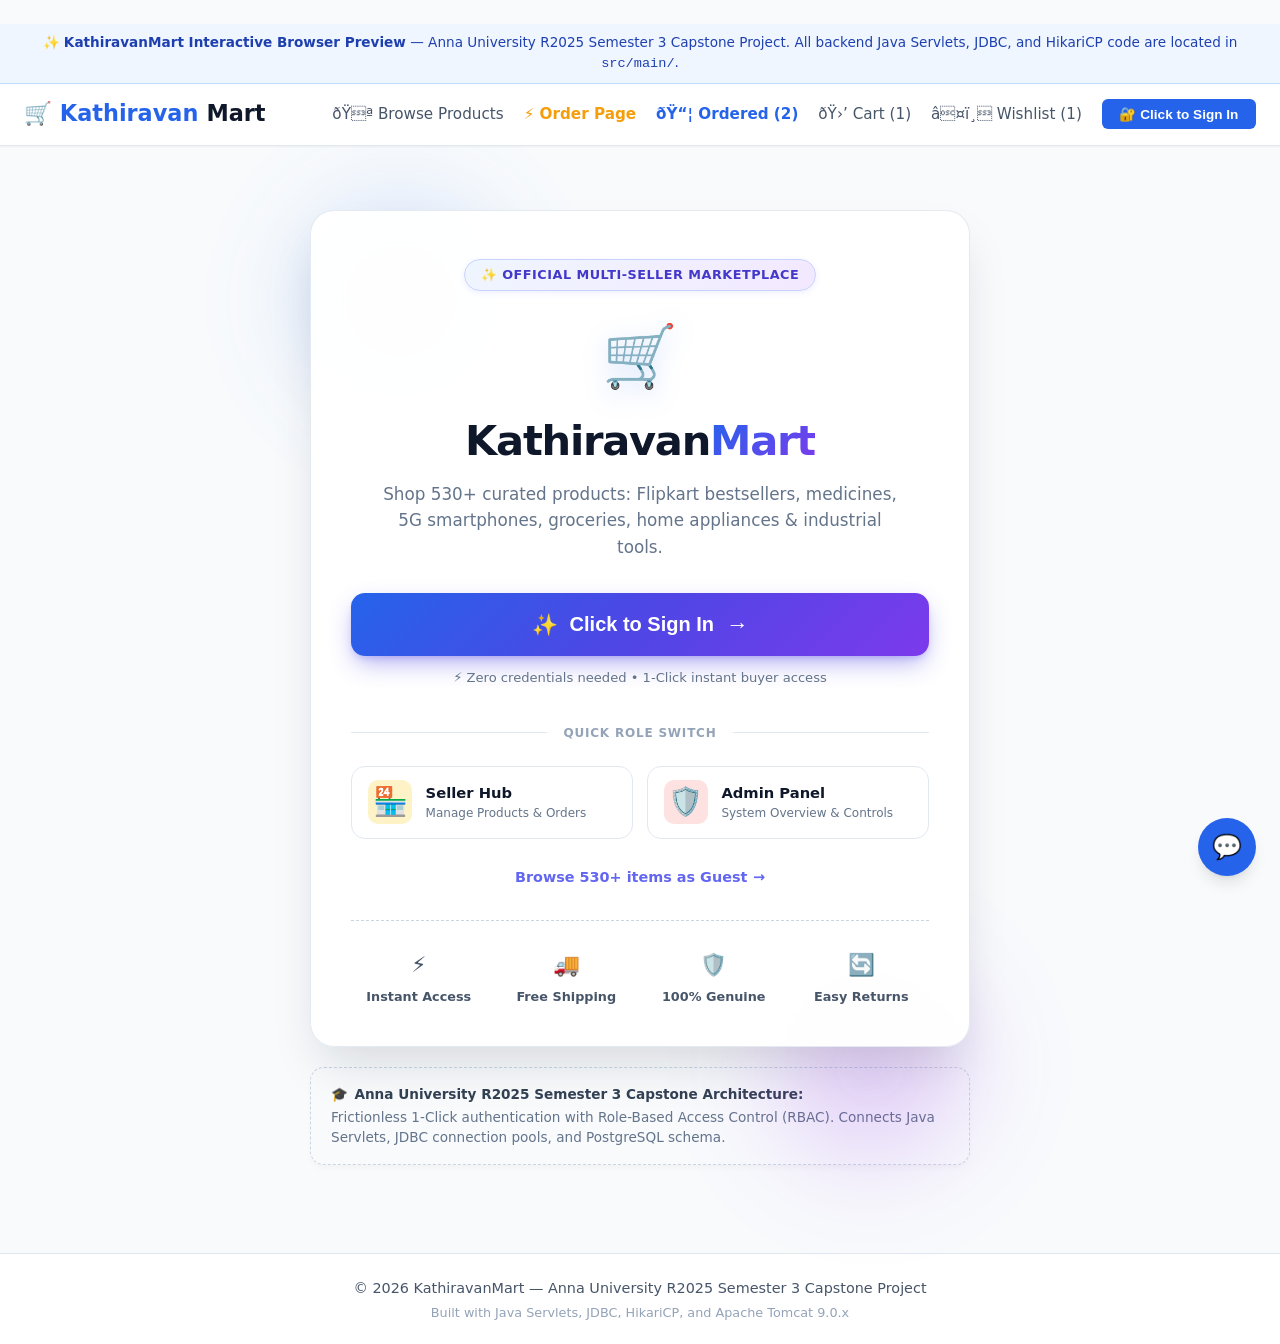
==== commit d4b0fe74: "Add Direct Order Buy Now option on product cards and dedicated Ordered management view with live tra" ====
--- a/index.html
+++ b/index.html
@@ -1,4 +1,4 @@
-﻿<!DOCTYPE html>
+﻿﻿<!DOCTYPE html>
 <html lang="en">
 <head>
     <meta charset="UTF-8">
@@ -157,6 +157,103 @@
         .perk-icon {
             font-size: 1.35rem;
         }
+            /* Order Stepper and Timeline Styles */
+        .order-filter-pill {
+            background: #f1f5f9;
+            color: #475569;
+            border: 1px solid #cbd5e1;
+            padding: 0.45rem 1rem;
+            border-radius: 20px;
+            font-size: 0.85rem;
+            font-weight: 700;
+            cursor: pointer;
+            transition: all 0.2s ease;
+        }
+        .order-filter-pill:hover, .order-filter-pill.active {
+            background: #2563eb;
+            color: #ffffff;
+            border-color: #2563eb;
+            box-shadow: 0 4px 10px rgba(37, 99, 235, 0.25);
+        }
+        .order-step-bar {
+            display: flex;
+            align-items: center;
+            justify-content: space-between;
+            position: relative;
+            margin: 1.25rem 0;
+            padding: 0 1rem;
+        }
+        .order-step-bar::before {
+            content: '';
+            position: absolute;
+            top: 14px;
+            left: 2rem;
+            right: 2rem;
+            height: 3px;
+            background: #e2e8f0;
+            z-index: 0;
+        }
+        .order-step-item {
+            position: relative;
+            z-index: 1;
+            display: flex;
+            flex-direction: column;
+            align-items: center;
+            text-align: center;
+            font-size: 0.75rem;
+            color: #64748b;
+            font-weight: 600;
+        }
+        .order-step-dot {
+            width: 28px;
+            height: 28px;
+            border-radius: 50%;
+            background: #cbd5e1;
+            color: #fff;
+            display: flex;
+            align-items: center;
+            justify-content: center;
+            font-size: 0.8rem;
+            margin-bottom: 0.35rem;
+            font-weight: 700;
+        }
+        .order-step-item.completed .order-step-dot {
+            background: #10b981;
+        }
+        .order-step-item.active .order-step-dot {
+            background: #2563eb;
+            box-shadow: 0 0 0 4px rgba(37, 99, 235, 0.2);
+        }
+        .order-step-item.completed, .order-step-item.active {
+            color: #0f172a;
+        }
+
+        /* Standalone Modal Overlays */
+        .km-modal-overlay {
+            position: fixed;
+            top: 0;
+            left: 0;
+            right: 0;
+            bottom: 0;
+            background: rgba(15, 23, 42, 0.7);
+            backdrop-filter: blur(4px);
+            display: none;
+            justify-content: center;
+            align-items: center;
+            z-index: 9999;
+            padding: 1rem;
+        }
+        .km-modal-card {
+            background: #ffffff;
+            border-radius: 16px;
+            max-width: 620px;
+            width: 100%;
+            max-height: 90vh;
+            overflow-y: auto;
+            box-shadow: 0 25px 50px -12px rgba(0, 0, 0, 0.25);
+            padding: 2rem;
+            position: relative;
+        }
     </style>
 </head>
 <body>
@@ -171,13 +268,14 @@
         🛒 Kathiravan<span>Mart</span>
     </a>
     <nav>
-        <ul class="nav-links">
-            <li><a onclick="showView('catalog')">Browse Products</a></li>
-            <li id="navCart" style="display:none;"><a onclick="showView('cart')">🛒 Cart (<span id="cartCount">1</span>)</a></li>
-            <li id="navWishlist" style="display:none;"><a onclick="showView('wishlist')">❤️ Wishlist (<span id="wishCount">1</span>)</a></li>
-            <li id="navOrders" style="display:none;"><a onclick="showView('orders')">📦 My Orders</a></li>
-            <li id="navSeller" style="display:none;"><a onclick="showView('seller')">📊 Seller Hub</a></li>
-            <li id="navAdmin" style="display:none;"><a onclick="showView('admin')">⚙️ Admin Panel</a></li>
+                <ul class="nav-links">
+            <li><a onclick="showView('catalog')">ðŸª Browse Products</a></li>
+            <li><a onclick="showView('checkout')" style="color: #f59e0b; font-weight: 700;">⚡ Order Page</a></li>
+            <li><a onclick="showView('orders')" style="color: #2563eb; font-weight: 700;">ðŸ“¦ Ordered (<span id="ordersCount">2</span>)</a></li>
+            <li id="navCart"><a onclick="showView('cart')">ðŸ›’ Cart (<span id="cartCount">0</span>)</a></li>
+            <li id="navWishlist"><a onclick="showView('wishlist')">â¤ï¸ Wishlist (<span id="wishCount">0</span>)</a></li>
+            <li id="navSeller" style="display:none;"><a onclick="showView('seller')">ðŸ“Š Seller Hub</a></li>
+            <li id="navAdmin" style="display:none;"><a onclick="showView('admin')">âš™ï¸ Admin Panel</a></li>
             
             <!-- Logged Out State -->
             <li id="navAuthLoggedOut">
@@ -434,52 +532,170 @@
         </div>
     </div>
 
-    <!-- 3. CHECKOUT VIEW (F5) -->
+        <!-- 3. FAST ORDER & CHECKOUT VIEW -->
     <div id="view-checkout" class="view-section">
-        <h1 style="margin-bottom: 1.5rem;">Secure Checkout (F5)</h1>
-        <div style="display: grid; grid-template-columns: 1.4fr 1fr; gap: 2rem;">
+        <div style="display: flex; justify-content: space-between; align-items: center; margin-bottom: 1.5rem;">
             <div>
-                <div class="card">
-                    <h3 style="margin-bottom: 1rem;">1. Shipping Address</h3>
+                <h1 style="font-size: 2rem; font-weight: 800; color: #0f172a; margin-bottom: 0.25rem;">⚡ Direct Order & Fast Checkout</h1>
+                <p style="color: #64748b; font-size: 0.95rem;">Review your items, choose payment method, and confirm your order in one click.</p>
+            </div>
+            <div>
+                <button type="button" onclick="showView('catalog')" class="btn btn-secondary btn-sm">&larr; Back to Products</button>
+                <button type="button" onclick="showView('orders')" class="btn btn-primary btn-sm" style="margin-left: 0.5rem;">ðŸ“¦ View Ordered Items</button>
+            </div>
+        </div>
+
+        <div id="checkoutEmptyState" style="display:none; text-align:center; padding: 4rem 1.5rem; background:#fff; border-radius:16px; border:1px solid #e2e8f0; box-shadow:0 4px 6px -1px rgba(0,0,0,0.05);">
+            <div style="font-size: 4rem; margin-bottom: 1rem;">ðŸ›ï¸</div>
+            <h2 style="font-weight: 800; color:#1e293b; margin-bottom: 0.5rem;">Your Order Page is Empty</h2>
+            <p style="color:#64748b; max-width: 480px; margin: 0 auto 1.5rem auto;">Select any of our 530+ products and click <strong>"⚡ Buy Now"</strong> to proceed directly to order placement!</p>
+            <button type="button" onclick="showView('catalog')" class="btn btn-primary" style="padding: 0.75rem 2.25rem; font-size: 1rem; font-weight: 700; border-radius: 8px;">Explore All Products &rarr;</button>
+        </div>
+
+        <div id="checkoutContentGrid" style="display: grid; grid-template-columns: 1.4fr 1fr; gap: 2rem;">
+            <div>
+                <!-- 1. Delivery Address Card -->
+                <div class="card" style="border-radius:14px; border:1px solid #e2e8f0; margin-bottom: 1.5rem;">
+                    <div style="display: flex; justify-content: space-between; align-items: center; margin-bottom: 1rem;">
+                        <h3 style="font-size: 1.15rem; font-weight: 700; color: #1e293b;">ðŸ“ 1. Delivery Address</h3>
+                        <span style="background: #ecfdf5; color: #047857; font-size: 0.75rem; font-weight: 700; padding: 0.2rem 0.6rem; border-radius: 20px;">DEFAULT ADDRESS</span>
+                    </div>
+                    <div style="background: #f8fafc; border: 1px solid #e2e8f0; border-radius: 10px; padding: 1rem; margin-bottom: 1rem;">
+                        <div style="font-weight: 700; color: #0f172a; margin-bottom: 0.25rem;">Kathiravan D (Home) â€” +91 98765 43210</div>
+                        <div style="font-size: 0.9rem; color: #475569;">42 Anna Salai, Guindy Industrial Estate, Chennai, Tamil Nadu - 600025</div>
+                    </div>
                     <div class="form-group">
-                        <label for="checkoutAddress">Delivery Address Details</label>
-                        <textarea id="checkoutAddress" class="form-control" rows="4">42 Anna Salai, Guindy, Chennai - 600025</textarea>
-                    </div>
-
-                    <h3 style="margin: 1.5rem 0 1rem 0;">2. Mock Payment Confirmation (Strategy Pattern)</h3>
-                    <div style="background-color: var(--gray-50); border: 1px solid var(--gray-300); border-radius: 8px; padding: 1.25rem; margin-bottom: 1.5rem;">
-                        <p style="font-size: 0.9rem; color: var(--gray-800); margin-bottom: 0.5rem;">
-                            <strong>Mock Payment Authorization:</strong> Checkout simulates instant settlement without external payment SDKs.
-                        </p>
-                        <label><input type="radio" checked> Instant Mock Payment Confirmation</label>
-                    </div>
-
-                    <button onclick="placeOrder()" class="btn btn-success" style="width: 100%; padding: 0.85rem; font-size: 1.1rem; font-weight: 700;">
-                        Place Order (<span id="checkoutTotalBtn">₹4,999.00</span>)
+                        <label for="checkoutAddress" style="font-size: 0.85rem; font-weight: 600; color: #64748b;">Update Delivery Instructions / Address:</label>
+                        <textarea id="checkoutAddress" class="form-control" rows="2" style="border-radius:8px; font-size: 0.9rem;">42 Anna Salai, Guindy, Chennai, Tamil Nadu - 600025</textarea>
+                    </div>
+                </div>
+
+                <!-- 2. Fast Delivery Card -->
+                <div class="card" style="border-radius:14px; border:1px solid #e2e8f0; margin-bottom: 1.5rem; background: #faf5ff;">
+                    <div style="display: flex; align-items: center; gap: 0.75rem;">
+                        <div style="font-size: 2rem;">ðŸšš</div>
+                        <div>
+                            <div style="font-weight: 700; color: #6b21a8;">FREE Express Guaranteed Delivery</div>
+                            <div style="font-size: 0.85rem; color: #7e22ce;">Order will arrive by <strong>Tomorrow, 5:00 PM</strong>. Handled with verified safety packaging.</div>
+                        </div>
+                    </div>
+                </div>
+
+                <!-- 3. Payment Mode Selection -->
+                <div class="card" style="border-radius:14px; border:1px solid #e2e8f0;">
+                    <h3 style="font-size: 1.15rem; font-weight: 700; color: #1e293b; margin-bottom: 1rem;">ðŸ’³ 2. Choose Payment Option</h3>
+                    
+                    <div style="display: flex; flex-direction: column; gap: 0.75rem; margin-bottom: 1.5rem;">
+                        <label style="display: flex; align-items: center; gap: 0.75rem; padding: 0.85rem; border: 1.5px solid #2563eb; background: #eff6ff; border-radius: 8px; cursor: pointer;">
+                            <input type="radio" name="paymentMethod" value="Instant 1-Click Mock Payment" checked>
+                            <div>
+                                <strong style="color: #1e40af;">⚡ Instant 1-Click Mock Payment (Recommended)</strong>
+                                <div style="font-size: 0.8rem; color: #3b82f6;">Simulated zero-friction approval â€” places order instantly without entering card numbers.</div>
+                            </div>
+                        </label>
+                        <label style="display: flex; align-items: center; gap: 0.75rem; padding: 0.85rem; border: 1px solid #cbd5e1; border-radius: 8px; cursor: pointer;">
+                            <input type="radio" name="paymentMethod" value="UPI (Google Pay / PhonePe)">
+                            <div>
+                                <strong>ðŸ“± UPI (Google Pay / PhonePe / Paytm / BHIM)</strong>
+                                <div style="font-size: 0.8rem; color: #64748b;">Pay via UPI QR or VPA ID</div>
+                            </div>
+                        </label>
+                        <label style="display: flex; align-items: center; gap: 0.75rem; padding: 0.85rem; border: 1px solid #cbd5e1; border-radius: 8px; cursor: pointer;">
+                            <input type="radio" name="paymentMethod" value="Cash on Delivery (COD)">
+                            <div>
+                                <strong>ðŸ’µ Cash on Delivery (COD)</strong>
+                                <div style="font-size: 0.8rem; color: #64748b;">Pay cash at your doorstep when courier delivers your parcel</div>
+                            </div>
+                        </label>
+                        <label style="display: flex; align-items: center; gap: 0.75rem; padding: 0.85rem; border: 1px solid #cbd5e1; border-radius: 8px; cursor: pointer;">
+                            <input type="radio" name="paymentMethod" value="Credit / Debit Card">
+                            <div>
+                                <strong>ðŸ’³ Credit / Debit / ATM Card</strong>
+                                <div style="font-size: 0.8rem; color: #64748b;">Visa, MasterCard, RuPay, Maestro</div>
+                            </div>
+                        </label>
+                    </div>
+
+                    <button onclick="placeOrder()" class="btn btn-success" style="width: 100%; padding: 1rem; font-size: 1.15rem; font-weight: 800; border-radius: 10px; background: #16a34a; box-shadow: 0 4px 14px rgba(22, 163, 74, 0.35); cursor: pointer;">
+                        ⚡ Place & Confirm Order (<span id="checkoutTotalBtn">₹0.00</span>)
                     </button>
+                    <div style="text-align: center; font-size: 0.8rem; color: #64748b; margin-top: 0.75rem;">
+                        ðŸ”’ 256-Bit SSL Encrypted & Protected by KathiravanMart Buyer Guarantee
+                    </div>
                 </div>
             </div>
 
+            <!-- Right Column: Order Summary Details -->
             <div>
-                <div class="card">
-                    <h3 style="margin-bottom: 1rem; border-bottom: 1px solid var(--gray-200); padding-bottom: 0.75rem;">Order Summary</h3>
-                    <div id="checkoutSummaryItems" style="display: flex; flex-direction: column; gap: 0.75rem; margin-bottom: 1.5rem;">
+                <div class="card" style="border-radius:14px; border:1px solid #e2e8f0; position: sticky; top: 80px;">
+                    <h3 style="margin-bottom: 1rem; border-bottom: 1px solid var(--gray-200); padding-bottom: 0.75rem; font-size: 1.15rem; font-weight: 700;">
+                        ðŸ›ï¸ Order Items Summary
+                    </h3>
+                    
+                    <div id="checkoutSummaryItems" style="display: flex; flex-direction: column; gap: 1rem; margin-bottom: 1.5rem; max-height: 380px; overflow-y: auto; padding-right: 0.25rem;">
                         <!-- Summary items -->
                     </div>
-                    <div style="border-top: 2px solid var(--gray-200); padding-top: 1rem; display: flex; justify-content: space-between; align-items: center;">
-                        <span style="font-weight: 600;">Total Amount:</span>
-                        <span style="font-size: 1.5rem; font-weight: 800; color: var(--primary);" id="checkoutTotalDisplay">₹4,999.00</span>
+
+                    <div style="border-top: 2px dashed #cbd5e1; padding-top: 1rem;">
+                        <div style="display: flex; justify-content: space-between; font-size: 0.9rem; margin-bottom: 0.5rem; color: #64748b;">
+                            <span>Subtotal:</span>
+                            <span id="checkoutSubtotalDisplay" style="font-weight: 600; color: #1e293b;">₹0.00</span>
+                        </div>
+                        <div style="display: flex; justify-content: space-between; font-size: 0.9rem; margin-bottom: 0.5rem; color: #64748b;">
+                            <span>Delivery Charges:</span>
+                            <span style="color: #16a34a; font-weight: 700;"><del style="color:#94a3b8; font-weight:normal;">₹99.00</del> FREE</span>
+                        </div>
+                        <div style="display: flex; justify-content: space-between; font-size: 0.9rem; margin-bottom: 0.5rem; color: #64748b;">
+                            <span>Handling & Packaging:</span>
+                            <span style="color: #16a34a; font-weight: 700;">FREE</span>
+                        </div>
+                        <div style="border-top: 1.5px solid #e2e8f0; padding-top: 0.75rem; margin-top: 0.5rem; display: flex; justify-content: space-between; align-items: center;">
+                            <span style="font-weight: 800; font-size: 1.05rem; color: #0f172a;">Total Payable:</span>
+                            <span style="font-size: 1.6rem; font-weight: 900; color: #2563eb;" id="checkoutTotalDisplay">₹0.00</span>
+                        </div>
                     </div>
                 </div>
             </div>
         </div>
     </div>
 
-    <!-- 4. ORDER HISTORY VIEW (F6, O2) -->
+    <!-- 4. ORDERED OPTION VIEW (MY ORDERS) -->
     <div id="view-orders" class="view-section">
-        <h1 style="margin-bottom: 1.5rem;" id="orderHistoryTitle">📦 Order History (F6)</h1>
-        <div id="orderListContainer" style="display: flex; flex-direction: column; gap: 1.5rem;">
-            <!-- Order cards -->
+        <!-- Live Celebration Banner when newly ordered -->
+        <div id="orderSuccessBanner" style="display:none; background: #ecfdf5; border: 1.5px solid #10b981; border-radius: 12px; padding: 1.25rem 1.5rem; margin-bottom: 2rem; box-shadow: 0 6px 16px rgba(16, 185, 129, 0.12);">
+            <div style="display:flex; justify-content:space-between; align-items:center;">
+                <div style="display:flex; align-items:center; gap:0.85rem;">
+                    <div style="font-size:2.2rem;">ðŸŽ‰</div>
+                    <div>
+                        <h3 style="color:#065f46; font-size:1.25rem; font-weight:800; margin:0;" id="orderSuccessTitle">Order Placed Successfully!</h3>
+                        <p style="color:#047857; font-size:0.9rem; margin:0.25rem 0 0 0;" id="orderSuccessMsg">Your items have been confirmed and will arrive by tomorrow, 5:00 PM.</p>
+                    </div>
+                </div>
+                <button type="button" onclick="document.getElementById('orderSuccessBanner').style.display='none'" class="btn btn-secondary btn-sm" style="background:#fff; color:#065f46; font-weight:700;">Dismiss</button>
+            </div>
+        </div>
+
+        <div style="display: flex; justify-content: space-between; align-items: center; margin-bottom: 1.5rem; flex-wrap: wrap; gap: 1rem;">
+            <div>
+                <h1 style="font-size: 2.2rem; font-weight: 900; color: #0f172a; margin: 0;" id="orderHistoryTitle">ðŸ“¦ Ordered Products</h1>
+                <p style="color: #64748b; margin: 0.25rem 0 0 0; font-size: 0.95rem;">Track live shipments, download official invoices, or reorder your favorite items anytime.</p>
+            </div>
+            <div style="display: flex; gap: 0.5rem;">
+                <button type="button" onclick="showView('catalog')" class="btn btn-primary" style="font-weight: 700; border-radius: 8px;">ðŸ›’ Browse 530+ Products</button>
+                <button type="button" onclick="showView('checkout')" class="btn btn-warning" style="background: #f59e0b; color: #fff; font-weight: 700; border-radius: 8px;">⚡ Place Direct Order</button>
+            </div>
+        </div>
+
+        <!-- Filter Pills for Ordered Option -->
+        <div style="display:flex; gap:0.5rem; margin-bottom:1.5rem; flex-wrap:wrap;">
+            <button type="button" class="order-filter-pill active" onclick="filterOrderList('ALL')" id="ordFilter-ALL">All Ordered (<span id="countAllOrders">2</span>)</button>
+            <button type="button" class="order-filter-pill" onclick="filterOrderList('CONFIRMED')" id="ordFilter-CONFIRMED">ðŸŸ¡ Confirmed (<span id="countConfirmedOrders">0</span>)</button>
+            <button type="button" class="order-filter-pill" onclick="filterOrderList('SHIPPED')" id="ordFilter-SHIPPED">ðŸšš In Transit (<span id="countShippedOrders">1</span>)</button>
+            <button type="button" class="order-filter-pill" onclick="filterOrderList('DELIVERED')" id="ordFilter-DELIVERED">ðŸŸ¢ Delivered (<span id="countDeliveredOrders">1</span>)</button>
+        </div>
+
+        <div id="orderListContainer" style="display: flex; flex-direction: column; gap: 1.75rem;">
+            <!-- Order cards dynamically rendered -->
         </div>
     </div>
 
@@ -1221,10 +1437,84 @@
     { productId: 6 }
 ];
 
+let currentOrderFilter = "ALL";
+
 let orders = [
-    { id: 1, date: "2026-10-08", total: 4999.00, status: "DELIVERED", address: "42 Anna Salai, Guindy, Chennai", items: [{ name: "Noise-Canceling Wireless Headphones", qty: 1, price: 4999.00 }] },
-    { id: 2, date: "2026-10-09", total: 3598.00, status: "SHIPPED", address: "42 Anna Salai, Guindy, Chennai", items: [{ name: "Mechanical Gaming Keyboard RGB", qty: 1, price: 2799.00 }, { name: "Stainless Steel Thermal Water Bottle", qty: 1, price: 799.00 }] }
+    {
+        id: "KM-9042",
+        numericId: 2,
+        date: "2026-10-09",
+        timestamp: "02:15 PM",
+        total: 3598.00,
+        status: "SHIPPED",
+        carrier: "BlueDart Express Logistics",
+        trackingNumber: "BD-88492019",
+        estDelivery: "Tomorrow, 5:00 PM",
+        address: "42 Anna Salai, Guindy Industrial Estate, Chennai, Tamil Nadu - 600025",
+        paymentMethod: "Instant 1-Click Mock Payment",
+        items: [
+            {
+                id: 2,
+                name: "Mechanical Gaming Keyboard RGB",
+                qty: 1,
+                price: 2799.00,
+                image: "https://images.unsplash.com/photo-1587829741301-dc798b83add3?w=500",
+                category: "Electronics",
+                sellerName: "TechNova"
+            },
+            {
+                id: 10,
+                name: "Stainless Steel Thermal Water Bottle",
+                qty: 1,
+                price: 799.00,
+                image: "https://images.unsplash.com/photo-1602143407151-7111542de6e8?w=500",
+                category: "Sports & Outdoors",
+                sellerName: "ActivePulse"
+            }
+        ]
+    },
+    {
+        id: "KM-9041",
+        numericId: 1,
+        date: "2026-10-08",
+        timestamp: "10:30 AM",
+        total: 4999.00,
+        status: "DELIVERED",
+        carrier: "Delhivery Surface Express",
+        trackingNumber: "DLV-44918230",
+        estDelivery: "Delivered on Oct 09, 2026",
+        address: "42 Anna Salai, Guindy Industrial Estate, Chennai, Tamil Nadu - 600025",
+        paymentMethod: "UPI (Google Pay)",
+        items: [
+            {
+                id: 1,
+                name: "Noise-Canceling Wireless Headphones",
+                qty: 1,
+                price: 4999.00,
+                image: "https://images.unsplash.com/photo-1505740420928-5e560c06d30e?w=500",
+                category: "Electronics",
+                sellerName: "TechNova"
+            }
+        ]
+    }
 ];
+
+function ensureBuyerAccount() {
+    if (!currentUser || currentUser.role !== 'BUYER') {
+        const defaultBuyer = SEED_USERS.find(u => u.role === 'BUYER') || { email: 'kathiravan@buyer.com', password: 'Password@123', name: 'Kathiravan D.', role: 'BUYER' };
+        doLogin(defaultBuyer);
+    }
+}
+
+function directOrder(prodId) {
+    ensureBuyerAccount();
+    const prod = products.find(p => p.id === prodId);
+    if (!prod) return;
+    // Set direct order cart item
+    cart = [{ productId: prodId, quantity: 1 }];
+    updateBadges();
+    showView('checkout');
+}
 
 let currentUser = null;
 let currentRole = "GUEST";
@@ -1466,7 +1756,7 @@
         <div class="product-card">
             <div style="position: relative;">
                 <img src="${p.image}" alt="${p.name}" class="product-img" loading="lazy" onerror="this.src='https://images.unsplash.com/photo-1526170375885-4d8ecf77b99f?w=500'">
-                ${p.price < 500 ? '<span style="position: absolute; top: 10px; left: 10px; background: #ef4444; color: white; padding: 3px 8px; border-radius: 12px; font-size: 0.75rem; font-weight: 700; box-shadow: 0 2px 4px rgba(0,0,0,0.25);">⚡ Under ₹500</span>' : (p.price <= 1000 ? '<span style="position: absolute; top: 10px; left: 10px; background: #10b981; color: white; padding: 3px 8px; border-radius: 12px; font-size: 0.75rem; font-weight: 700; box-shadow: 0 2px 4px rgba(0,0,0,0.25);">🔥 Under ₹1,000</span>' : '')}
+                ${p.price < 500 ? '<span style="position: absolute; top: 10px; left: 10px; background: #ef4444; color: white; padding: 3px 8px; border-radius: 12px; font-size: 0.75rem; font-weight: 700; box-shadow: 0 2px 4px rgba(0,0,0,0.25);">⚡ Under ₹500</span>' : (p.price <= 1000 ? '<span style="position: absolute; top: 10px; left: 10px; background: #10b981; color: white; padding: 3px 8px; border-radius: 12px; font-size: 0.75rem; font-weight: 700; box-shadow: 0 2px 4px rgba(0,0,0,0.25);">ðŸ”¥ Under ₹1,000</span>' : '')}
             </div>
             <div class="product-body">
                 <span class="product-category">${p.category}</span>
@@ -1474,9 +1764,12 @@
                 <div class="product-seller">Sold by <strong>${p.sellerName}</strong></div>
                 <div class="rating-badge">★ ${p.rating} (${p.reviews} reviews)</div>
                 <div class="product-price">₹${p.price.toFixed(2)}</div>
-                <div class="product-actions">
-                    <button onclick="addToCart(${p.id})" class="btn btn-primary btn-sm" style="flex:1;">🛒 Add to Cart</button>
-                    <button onclick="addToWishlist(${p.id})" class="btn btn-secondary btn-sm" title="Wishlist">❤️</button>
+                <div class="product-actions" style="display:flex; flex-direction:column; gap:0.45rem;">
+                    <button type="button" onclick="directOrder(${p.id})" class="btn btn-primary btn-sm" style="background: linear-gradient(135deg, #f59e0b, #d97706); border:none; font-weight:700; width:100%; box-shadow:0 2px 6px rgba(217,119,6,0.25); font-size:0.85rem; padding:0.45rem; cursor:pointer;">⚡ Buy Now (Direct Order)</button>
+                    <div style="display:flex; gap:0.4rem; width:100%;">
+                        <button type="button" onclick="addToCart(${p.id})" class="btn btn-secondary btn-sm" style="flex:1; border:1px solid #d1d5db; background:#f9fafb; font-size:0.8rem; cursor:pointer;">ðŸ›’ Add to Cart</button>
+                        <button type="button" onclick="addToWishlist(${p.id})" class="btn btn-secondary btn-sm" title="Save to Wishlist" style="border:1px solid #d1d5db; background:#f9fafb; font-size:0.8rem; cursor:pointer;">â¤ï¸</button>
+                    </div>
                 </div>
             </div>
         </div>
@@ -1520,15 +1813,36 @@
 }
 
 function updateBadges() {
-    document.getElementById('cartCount').innerText = cart.reduce((sum, item) => sum + item.quantity, 0);
-    document.getElementById('wishCount').innerText = wishlist.length;
+    const cartCountElem = document.getElementById('cartCount');
+    if (cartCountElem) {
+        cartCountElem.innerText = cart.reduce((sum, item) => sum + item.quantity, 0);
+    }
+    const wishCountElem = document.getElementById('wishCount');
+    if (wishCountElem) {
+        wishCountElem.innerText = wishlist.length;
+    }
+    const ordersCountElem = document.getElementById('ordersCount');
+    if (ordersCountElem) {
+        ordersCountElem.innerText = orders.length;
+    }
+
+    const countAll = document.getElementById('countAllOrders');
+    if (countAll) countAll.innerText = orders.length;
+    const countConf = document.getElementById('countConfirmedOrders');
+    if (countConf) countConf.innerText = orders.filter(o => o.status === 'CONFIRMED').length;
+    const countShip = document.getElementById('countShippedOrders');
+    if (countShip) countShip.innerText = orders.filter(o => o.status === 'SHIPPED').length;
+    const countDeliv = document.getElementById('countDeliveredOrders');
+    if (countDeliv) countDeliv.innerText = orders.filter(o => o.status === 'DELIVERED').length;
 }
 
 function renderCart() {
     const tbody = document.getElementById('cartTableBody');
+    if (!tbody) return;
     let total = 0;
     tbody.innerHTML = cart.map(item => {
         const p = products.find(x => x.id === item.productId);
+        if (!p) return '';
         const subtotal = p.price * item.quantity;
         total += subtotal;
         return `
@@ -1536,18 +1850,20 @@
                 <td><strong>${p.name}</strong></td>
                 <td>₹${p.price.toFixed(2)}</td>
                 <td>
-                    <button onclick="changeQty(${p.id}, -1)" class="btn btn-secondary btn-sm">-</button>
+                    <button type="button" onclick="changeQty(${p.id}, -1)" class="btn btn-secondary btn-sm">-</button>
                     <span style="margin: 0 0.5rem; font-weight:600;">${item.quantity}</span>
-                    <button onclick="changeQty(${p.id}, 1)" class="btn btn-secondary btn-sm">+</button>
+                    <button type="button" onclick="changeQty(${p.id}, 1)" class="btn btn-secondary btn-sm">+</button>
                 </td>
                 <td style="font-weight:700;">₹${subtotal.toFixed(2)}</td>
-                <td><button onclick="removeCartItem(${p.id})" class="btn btn-danger btn-sm">&times;</button></td>
+                <td><button type="button" onclick="removeCartItem(${p.id})" class="btn btn-danger btn-sm">&times;</button></td>
             </tr>
         `;
     }).join('');
 
-    document.getElementById('runningTotalDisplay').innerText = `₹${total.toFixed(2)}`;
-    document.getElementById('checkoutTotalBtn').innerText = `₹${total.toFixed(2)}`;
+    const runTotal = document.getElementById('runningTotalDisplay');
+    if (runTotal) runTotal.innerText = `₹${total.toFixed(2)}`;
+    const chkBtn = document.getElementById('checkoutTotalBtn');
+    if (chkBtn) chkBtn.innerText = `₹${total.toFixed(2)}`;
 }
 
 function changeQty(prodId, delta) {
@@ -1567,103 +1883,370 @@
 }
 
 function renderCheckout() {
+    const emptyState = document.getElementById('checkoutEmptyState');
+    const contentGrid = document.getElementById('checkoutContentGrid');
+    const summaryContainer = document.getElementById('checkoutSummaryItems');
+
+    if (!cart || cart.length === 0) {
+        if (emptyState) emptyState.style.display = 'block';
+        if (contentGrid) contentGrid.style.display = 'none';
+        return;
+    }
+
+    if (emptyState) emptyState.style.display = 'none';
+    if (contentGrid) contentGrid.style.display = 'grid';
+
     let total = 0;
-    const container = document.getElementById('checkoutSummaryItems');
-    container.innerHTML = cart.map(item => {
-        const p = products.find(x => x.id === item.productId);
-        const subtotal = p.price * item.quantity;
-        total += subtotal;
-        return `
-            <div style="display: flex; justify-content: space-between; font-size: 0.9rem;">
-                <div>${p.name} (x${item.quantity})</div>
-                <div style="font-weight:600;">₹${subtotal.toFixed(2)}</div>
-            </div>
-        `;
-    }).join('');
-    document.getElementById('checkoutTotalDisplay').innerText = `₹${total.toFixed(2)}`;
-    document.getElementById('checkoutTotalBtn').innerText = `₹${total.toFixed(2)}`;
+    if (summaryContainer) {
+        summaryContainer.innerHTML = cart.map(item => {
+            const p = products.find(x => x.id === item.productId);
+            if (!p) return '';
+            const subtotal = p.price * item.quantity;
+            total += subtotal;
+            return `
+                <div style="display:flex; gap:0.75rem; align-items:center; background:#f8fafc; border:1px solid #e2e8f0; padding:0.75rem; border-radius:10px;">
+                    <img src="${p.image}" alt="${p.name}" style="width:54px; height:54px; object-fit:cover; border-radius:8px; border:1px solid #cbd5e1; flex-shrink:0;" onerror="this.src='https://images.unsplash.com/photo-1526170375885-4d8ecf77b99f?w=500'">
+                    <div style="flex:1; min-width:0;">
+                        <div style="font-weight:700; font-size:0.9rem; color:#0f172a; white-space:nowrap; overflow:hidden; text-overflow:ellipsis;" title="${p.name}">${p.name}</div>
+                        <div style="font-size:0.75rem; color:#64748b; margin-top:2px;">${p.category} â€¢ ₹${p.price.toFixed(2)} each</div>
+                        <div style="display:flex; align-items:center; gap:0.5rem; margin-top:0.35rem;">
+                            <button type="button" onclick="changeCheckoutQty(${p.id}, -1)" class="btn btn-secondary btn-sm" style="padding:0.15rem 0.55rem; font-size:0.8rem; line-height:1;">-</button>
+                            <span style="font-weight:700; font-size:0.85rem;">${item.quantity}</span>
+                            <button type="button" onclick="changeCheckoutQty(${p.id}, 1)" class="btn btn-secondary btn-sm" style="padding:0.15rem 0.55rem; font-size:0.8rem; line-height:1;">+</button>
+                            <button type="button" onclick="removeCheckoutItem(${p.id})" class="btn btn-danger btn-sm" style="padding:0.15rem 0.45rem; font-size:0.75rem; margin-left:auto;">&times; Remove</button>
+                        </div>
+                    </div>
+                    <div style="font-weight:800; font-size:0.95rem; color:#1e293b; text-align:right;">
+                        ₹${subtotal.toFixed(2)}
+                    </div>
+                </div>
+            `;
+        }).join('');
+    }
+
+    const subDisplay = document.getElementById('checkoutSubtotalDisplay');
+    if (subDisplay) subDisplay.innerText = `₹${total.toFixed(2)}`;
+
+    const totDisplay = document.getElementById('checkoutTotalDisplay');
+    if (totDisplay) totDisplay.innerText = `₹${total.toFixed(2)}`;
+
+    const totBtn = document.getElementById('checkoutTotalBtn');
+    if (totBtn) totBtn.innerText = `₹${total.toFixed(2)}`;
+}
+
+function changeCheckoutQty(prodId, delta) {
+    const item = cart.find(c => c.productId === prodId);
+    if (item) {
+        item.quantity += delta;
+        if (item.quantity <= 0) cart = cart.filter(c => c.productId !== prodId);
+    }
+    updateBadges();
+    renderCheckout();
+}
+
+function removeCheckoutItem(prodId) {
+    cart = cart.filter(c => c.productId !== prodId);
+    updateBadges();
+    renderCheckout();
 }
 
 function placeOrder() {
-    if (!currentUser) {
-        alert("Please sign in before placing an order!");
-        showView('login');
+    ensureBuyerAccount();
+    if (!cart || cart.length === 0) {
+        alert("Your order page is currently empty. Please select a product and click '⚡ Buy Now'!");
+        showView('catalog');
         return;
     }
-    if (cart.length === 0) {
-        alert("Your cart is empty!");
-        return;
-    }
+
     const total = cart.reduce((sum, item) => {
         const p = products.find(x => x.id === item.productId);
-        return sum + (p.price * item.quantity);
+        return sum + ((p ? p.price : 0) * item.quantity);
     }, 0);
 
+    const addrElem = document.getElementById('checkoutAddress');
+    const address = addrElem ? addrElem.value : "42 Anna Salai, Guindy Industrial Estate, Chennai, Tamil Nadu - 600025";
+
+    const payRadio = document.querySelector('input[name="paymentMethod"]:checked');
+    const paymentMethod = payRadio ? payRadio.value : "Instant 1-Click Mock Payment";
+
+    const orderSeq = 9043 + orders.length;
+    const orderId = `KM-${orderSeq}`;
+
     const newOrder = {
-        id: orders.length + 1,
+        id: orderId,
+        numericId: orders.length + 1,
         date: new Date().toISOString().split('T')[0],
+        timestamp: new Date().toLocaleTimeString([], { hour: '2-digit', minute: '2-digit' }),
         total: total,
         status: "CONFIRMED",
-        address: document.getElementById('checkoutAddress').value,
+        carrier: "BlueDart Express Logistics",
+        trackingNumber: "BD-" + Math.floor(10000000 + Math.random() * 90000000),
+        estDelivery: "Tomorrow, 5:00 PM",
+        address: address,
+        paymentMethod: paymentMethod,
         items: cart.map(item => {
-            const p = products.find(x => x.id === item.productId);
-            return { name: p.name, qty: item.quantity, price: p.price };
+            const p = products.find(x => x.id === item.productId) || {};
+            return {
+                id: p.id || 1,
+                name: p.name || "KathiravanMart Product",
+                qty: item.quantity,
+                price: p.price || 0,
+                image: p.image || "https://images.unsplash.com/photo-1526170375885-4d8ecf77b99f?w=500",
+                category: p.category || "General",
+                sellerName: p.sellerName || "Verified Merchant"
+            };
         })
     };
 
     orders.unshift(newOrder);
     cart = [];
     updateBadges();
-    alert(`Order #${newOrder.id} successfully placed via Mock Payment Confirmation!`);
+
+    // Show celebration banner in Orders View
+    const banner = document.getElementById('orderSuccessBanner');
+    if (banner) {
+        banner.style.display = 'block';
+        const title = document.getElementById('orderSuccessTitle');
+        if (title) title.innerText = `ðŸŽ‰ Order #${newOrder.id} Placed & Confirmed!`;
+        const msg = document.getElementById('orderSuccessMsg');
+        if (msg) msg.innerText = `Your direct order of ₹${newOrder.total.toFixed(2)} via ${paymentMethod} has been confirmed. Free express delivery guaranteed by tomorrow, 5:00 PM.`;
+    }
+
     showView('orders');
+    window.scrollTo({ top: 0, behavior: 'smooth' });
+}
+
+function getOrderStepperHtml(status) {
+    if (status === 'CANCELLED') {
+        return `<div style="background:#fef2f2; border:1px solid #fecaca; color:#991b1b; padding:0.6rem 1rem; border-radius:8px; font-weight:700; font-size:0.85rem; margin:1rem 0;">âš ï¸ This order was cancelled. Refund processed to original payment method.</div>`;
+    }
+
+    const isConfirmed = true;
+    const isShipped = (status === 'SHIPPED' || status === 'DELIVERED');
+    const isOutForDelivery = (status === 'SHIPPED' || status === 'DELIVERED');
+    const isDelivered = (status === 'DELIVERED');
+
+    return `
+        <div class="order-step-bar">
+            <div class="order-step-item ${isConfirmed ? 'completed' : ''}">
+                <div class="order-step-dot">âœ“</div>
+                <span>Confirmed</span>
+            </div>
+            <div class="order-step-item ${isShipped ? 'completed' : (status === 'CONFIRMED' ? 'active' : '')}">
+                <div class="order-step-dot">${isShipped ? 'âœ“' : '2'}</div>
+                <span>Dispatched</span>
+            </div>
+            <div class="order-step-item ${isOutForDelivery ? (isDelivered ? 'completed' : 'active') : ''}">
+                <div class="order-step-dot">${isDelivered ? 'âœ“' : '3'}</div>
+                <span>Out for Delivery</span>
+            </div>
+            <div class="order-step-item ${isDelivered ? 'completed' : ''}">
+                <div class="order-step-dot">${isDelivered ? 'âœ“' : '4'}</div>
+                <span>Delivered</span>
+            </div>
+        </div>
+    `;
+}
+
+function getOrderStatusBadge(status) {
+    if (status === 'DELIVERED') {
+        return `<span style="background:#ecfdf5; color:#047857; border:1px solid #a7f3d0; padding:0.35rem 0.85rem; border-radius:20px; font-size:0.8rem; font-weight:800; display:inline-flex; align-items:center; gap:0.3rem;">ðŸŸ¢ Delivered</span>`;
+    } else if (status === 'SHIPPED') {
+        return `<span style="background:#eff6ff; color:#1d4ed8; border:1px solid #bfdbfe; padding:0.35rem 0.85rem; border-radius:20px; font-size:0.8rem; font-weight:800; display:inline-flex; align-items:center; gap:0.3rem;">ðŸšš In Transit</span>`;
+    } else if (status === 'CONFIRMED') {
+        return `<span style="background:#fefce8; color:#a16207; border:1px solid #fef08a; padding:0.35rem 0.85rem; border-radius:20px; font-size:0.8rem; font-weight:800; display:inline-flex; align-items:center; gap:0.3rem;">ðŸŸ¡ Confirmed</span>`;
+    } else if (status === 'CANCELLED') {
+        return `<span style="background:#fef2f2; color:#b91c1c; border:1px solid #fecaca; padding:0.35rem 0.85rem; border-radius:20px; font-size:0.8rem; font-weight:800; display:inline-flex; align-items:center; gap:0.3rem;">ðŸ”´ Cancelled</span>`;
+    }
+    return `<span class="badge badge-secondary">${status}</span>`;
+}
+
+function filterOrderList(status) {
+    currentOrderFilter = status;
+    document.querySelectorAll('.order-filter-pill').forEach(btn => {
+        btn.classList.remove('active');
+    });
+    const activeBtn = document.getElementById(`ordFilter-${status}`);
+    if (activeBtn) activeBtn.classList.add('active');
+    renderOrders();
 }
 
 function renderOrders() {
     const container = document.getElementById('orderListContainer');
-    document.getElementById('orderHistoryTitle').innerText = currentRole === 'SELLER' ? '📦 Incoming Orders (Seller Hub)' : '📦 My Orders';
-
-    container.innerHTML = orders.map(ord => `
-        <div class="card">
-            <div style="display:flex; justify-content:space-between; align-items:center; border-bottom:1px solid #e2e8f0; padding-bottom:0.75rem;">
-                <div>
-                    <strong>Order #${ord.id}</strong> — Placed on ${ord.date}
+    if (!container) return;
+
+    updateBadges();
+
+    const titleElem = document.getElementById('orderHistoryTitle');
+    if (titleElem) {
+        titleElem.innerText = (currentRole === 'SELLER') ? 'ðŸ“¦ Incoming Orders (Seller Hub)' : 'ðŸ“¦ Ordered Products';
+    }
+
+    const filtered = (currentOrderFilter === 'ALL') ? orders : orders.filter(o => o.status === currentOrderFilter);
+
+    if (filtered.length === 0) {
+        container.innerHTML = `
+            <div style="text-align:center; padding:3.5rem 1rem; background:#fff; border-radius:14px; border:1px solid #e2e8f0;">
+                <div style="font-size:3.5rem; margin-bottom:0.75rem;">ðŸ“¦</div>
+                <h3 style="font-weight:800; color:#1e293b; margin-bottom:0.5rem;">No orders found for this status</h3>
+                <p style="color:#64748b; margin-bottom:1.25rem;">You do not have any orders currently marked as "${currentOrderFilter}".</p>
+                <button type="button" onclick="filterOrderList('ALL')" class="btn btn-secondary btn-sm">View All Ordered Items</button>
+            </div>
+        `;
+        return;
+    }
+
+    container.innerHTML = filtered.map(ord => {
+        return `
+            <div class="card" style="border-radius:16px; border:1px solid #e2e8f0; box-shadow:0 4px 6px -1px rgba(0,0,0,0.04); padding:1.5rem;">
+                <!-- Order Header -->
+                <div style="display:flex; justify-content:space-between; align-items:center; border-bottom:1px solid #e2e8f0; padding-bottom:1rem; flex-wrap:wrap; gap:0.75rem;">
+                    <div>
+                        <div style="display:flex; align-items:center; gap:0.6rem;">
+                            <strong style="font-size:1.15rem; color:#0f172a;">Order #${ord.id}</strong>
+                            <span style="font-size:0.8rem; color:#64748b; background:#f1f5f9; padding:0.2rem 0.5rem; border-radius:6px;">${ord.paymentMethod || 'Mock Payment'}</span>
+                        </div>
+                        <div style="font-size:0.85rem; color:#64748b; margin-top:2px;">
+                            Placed on <strong>${ord.date}</strong> ${ord.timestamp ? 'at ' + ord.timestamp : ''} â€¢ Carrier: <strong>${ord.carrier || 'BlueDart Express'}</strong>
+                        </div>
+                    </div>
+                    <div>
+                        ${getOrderStatusBadge(ord.status)}
+                    </div>
                 </div>
-                <div>
-                    <span class="badge ${ord.status === 'DELIVERED' ? 'badge-delivered' : (ord.status === 'SHIPPED' ? 'badge-shipped' : 'badge-confirmed')}">
-                        ${ord.status}
-                    </span>
+
+                <!-- 4-Step Progress Stepper -->
+                ${getOrderStepperHtml(ord.status)}
+
+                <!-- Ordered Items Listing -->
+                <div style="padding:1rem 0; border-bottom:1px solid #f1f5f9; display:flex; flex-direction:column; gap:0.85rem;">
+                    ${ord.items.map(it => `
+                        <div style="display:flex; justify-content:space-between; align-items:center; gap:1rem; background:#f8fafc; padding:0.75rem; border-radius:10px; border:1px solid #f1f5f9;">
+                            <div style="display:flex; align-items:center; gap:0.85rem; min-width:0;">
+                                <img src="${it.image || 'https://images.unsplash.com/photo-1526170375885-4d8ecf77b99f?w=500'}" alt="${it.name}" style="width:52px; height:52px; object-fit:cover; border-radius:8px; border:1px solid #cbd5e1; flex-shrink:0;" onerror="this.src='https://images.unsplash.com/photo-1526170375885-4d8ecf77b99f?w=500'">
+                                <div style="min-width:0;">
+                                    <div style="font-weight:700; font-size:0.95rem; color:#0f172a; white-space:nowrap; overflow:hidden; text-overflow:ellipsis;" title="${it.name}">${it.name}</div>
+                                    <div style="font-size:0.8rem; color:#64748b;">Sold by: <strong>${it.sellerName || 'KathiravanMart'}</strong> â€¢ Quantity: <strong>${it.qty}</strong></div>
+                                </div>
+                            </div>
+                            <div style="text-align:right; flex-shrink:0;">
+                                <div style="font-size:0.8rem; color:#64748b;">₹${it.price.toFixed(2)} &times; ${it.qty}</div>
+                                <strong style="font-size:1.05rem; color:#0f172a;">₹${(it.price * it.qty).toFixed(2)}</strong>
+                            </div>
+                        </div>
+                    `).join('')}
                 </div>
-            </div>
-            <div style="padding: 1rem 0;">
-                ${ord.items.map(it => `
-                    <div style="display:flex; justify-content:space-between; font-size:0.9rem; margin-bottom:0.4rem;">
-                        <span>${it.name} (x${it.qty})</span>
-                        <strong>₹${(it.price * it.qty).toFixed(2)}</strong>
-                    </div>
-                `).join('')}
-            </div>
-            <div style="background:#f8fafc; padding:0.75rem; border-radius:6px; display:flex; justify-content:space-between; align-items:center;">
-                <span style="font-size:0.85rem; color:#64748b;">Ship to: ${ord.address}</span>
-                <div style="display:flex; align-items:center; gap:1rem;">
-                    <strong>Total: ₹${ord.total.toFixed(2)}</strong>
+
+                <!-- Shipping Destination & Total Paid -->
+                <div style="background:#faf5ff; margin-top:1rem; padding:1rem; border-radius:10px; border:1px solid #f3e8ff; display:flex; justify-content:space-between; align-items:center; flex-wrap:wrap; gap:1rem;">
+                    <div>
+                        <div style="font-size:0.85rem; color:#6b21a8; font-weight:700;">ðŸ“ Delivery Destination:</div>
+                        <div style="font-size:0.85rem; color:#475569; max-width:480px; margin-top:2px;">${ord.address}</div>
+                    </div>
+                    <div style="text-align:right;">
+                        <span style="font-size:0.85rem; color:#64748b;">Total Paid:</span>
+                        <div style="font-size:1.45rem; font-weight:900; color:#2563eb;">₹${ord.total.toFixed(2)}</div>
+                    </div>
+                </div>
+
+                <!-- Action Bar -->
+                <div style="display:flex; justify-content:space-between; align-items:center; margin-top:1rem; flex-wrap:wrap; gap:0.75rem;">
+                    <div style="display:flex; gap:0.5rem; flex-wrap:wrap;">
+                        <button type="button" onclick="openTrackModal('${ord.id}')" class="btn btn-secondary btn-sm" style="border:1px solid #cbd5e1; font-weight:700; cursor:pointer;">ðŸšš Track Shipment</button>
+                        <button type="button" onclick="openInvoiceModal('${ord.id}')" class="btn btn-secondary btn-sm" style="border:1px solid #cbd5e1; font-weight:700; cursor:pointer;">ðŸ“„ Tax Invoice</button>
+                        <button type="button" onclick="reorderOrder('${ord.id}')" class="btn btn-primary btn-sm" style="font-weight:700; cursor:pointer;">ðŸ”„ Reorder</button>
+                        ${ord.status === 'CONFIRMED' ? `<button type="button" onclick="cancelOrder('${ord.id}')" class="btn btn-danger btn-sm" style="font-weight:600; cursor:pointer;">âŒ Cancel Order</button>` : ''}
+                    </div>
+
                     ${(currentRole === 'SELLER' || currentRole === 'ADMIN') ? `
-                        <select onchange="updateOrderStatus(${ord.id}, this.value)" class="form-control" style="width:140px; padding:0.25rem;">
-                            <option value="PENDING" ${ord.status==='PENDING'?'selected':''}>PENDING</option>
-                            <option value="CONFIRMED" ${ord.status==='CONFIRMED'?'selected':''}>CONFIRMED</option>
-                            <option value="SHIPPED" ${ord.status==='SHIPPED'?'selected':''}>SHIPPED</option>
-                            <option value="DELIVERED" ${ord.status==='DELIVERED'?'selected':''}>DELIVERED</option>
-                        </select>
+                        <div style="display:flex; align-items:center; gap:0.5rem;">
+                            <span style="font-size:0.8rem; font-weight:700; color:#475569;">Admin Status:</span>
+                            <select onchange="updateOrderStatus('${ord.id}', this.value)" class="form-control" style="width:145px; padding:0.25rem 0.5rem; font-size:0.85rem;">
+                                <option value="CONFIRMED" ${ord.status==='CONFIRMED'?'selected':''}>CONFIRMED</option>
+                                <option value="SHIPPED" ${ord.status==='SHIPPED'?'selected':''}>SHIPPED</option>
+                                <option value="DELIVERED" ${ord.status==='DELIVERED'?'selected':''}>DELIVERED</option>
+                                <option value="CANCELLED" ${ord.status==='CANCELLED'?'selected':''}>CANCELLED</option>
+                            </select>
+                        </div>
                     ` : ''}
                 </div>
             </div>
-        </div>
-    `).join('');
+        `;
+    }).join('');
 }
 
 function updateOrderStatus(ordId, newStatus) {
-    const o = orders.find(x => x.id === ordId);
+    const o = orders.find(x => x.id == ordId || x.numericId == ordId);
     if (o) o.status = newStatus;
     renderOrders();
+}
+
+function openTrackModal(orderId) {
+    const ord = orders.find(o => o.id == orderId || o.numericId == orderId);
+    if (!ord) return;
+    document.getElementById('trackModalOrderId').innerText = `Order #${ord.id} â€¢ Placed on ${ord.date}`;
+    document.getElementById('trackModalTrackingNo').innerText = ord.trackingNumber || `BD-${Math.floor(10000000 + Math.random() * 90000000)}`;
+    document.getElementById('trackModalEstDelivery').innerText = ord.status === 'DELIVERED' ? 'Delivered safely' : (ord.estDelivery || 'Tomorrow, 5:00 PM');
+    document.getElementById('trackOrderModal').style.display = 'flex';
+}
+
+function closeTrackModal() {
+    document.getElementById('trackOrderModal').style.display = 'none';
+}
+
+function openInvoiceModal(orderId) {
+    const ord = orders.find(o => o.id == orderId || o.numericId == orderId);
+    if (!ord) return;
+    document.getElementById('invOrderId').innerText = `#${ord.id}`;
+    document.getElementById('invOrderDate').innerText = `Date: ${ord.date}`;
+    document.getElementById('invPayMode').innerText = ord.paymentMethod || 'Instant 1-Click Mock Payment';
+    document.getElementById('invGrandTotal').innerText = `₹${ord.total.toFixed(2)}`;
+    const tbody = document.getElementById('invItemsTbody');
+    if (tbody) {
+        tbody.innerHTML = ord.items.map(it => `
+            <tr style="border-bottom:1px solid #e2e8f0;">
+                <td style="padding:0.75rem 0.5rem;">
+                    <strong>${it.name}</strong>
+                    <div style="font-size:0.75rem; color:#64748b;">Item Ref: #KM-ITM-${it.id || 101}</div>
+                </td>
+                <td style="padding:0.75rem 0.5rem; text-align:center;">${it.qty}</td>
+                <td style="padding:0.75rem 0.5rem; text-align:right;">₹${it.price.toFixed(2)}</td>
+                <td style="padding:0.75rem 0.5rem; text-align:right; font-weight:700;">₹${(it.price * it.qty).toFixed(2)}</td>
+            </tr>
+        `).join('');
+    }
+    document.getElementById('invoiceModal').style.display = 'flex';
+}
+
+function closeInvoiceModal() {
+    document.getElementById('invoiceModal').style.display = 'none';
+}
+
+function reorderOrder(orderId) {
+    const ord = orders.find(o => o.id == orderId || o.numericId == orderId);
+    if (!ord) return;
+    ensureBuyerAccount();
+    ord.items.forEach(it => {
+        const existing = cart.find(c => c.productId === it.id);
+        if (existing) {
+            existing.quantity += it.qty;
+        } else {
+            cart.push({ productId: it.id || 1, quantity: it.qty });
+        }
+    });
+    updateBadges();
+    showView('checkout');
+}
+
+function cancelOrder(orderId) {
+    if (confirm(`Are you sure you want to cancel Order #${orderId}? An instant refund will be issued to your payment method.`)) {
+        const ord = orders.find(o => o.id == orderId || o.numericId == orderId);
+        if (ord) {
+            ord.status = 'CANCELLED';
+            renderOrders();
+            alert(`Order #${orderId} has been successfully cancelled.`);
+        }
+    }
 }
 
 function renderSellerDashboard() {
@@ -1815,5 +2398,111 @@
 filterProducts();
 updateBadges();
 </script>
+<!-- TRACK ORDER MODAL -->
+<div id="trackOrderModal" class="km-modal-overlay">
+    <div class="km-modal-card">
+        <div style="display:flex; justify-content:space-between; align-items:center; margin-bottom:1.5rem; border-bottom:1px solid #e2e8f0; padding-bottom:0.75rem;">
+            <div>
+                <h3 style="margin:0; font-weight:800; color:#0f172a;">ðŸšš Live Delivery Tracking</h3>
+                <span id="trackModalOrderId" style="color:#64748b; font-size:0.85rem;">Order #KM-9041</span>
+            </div>
+            <button type="button" onclick="closeTrackModal()" style="background:none; border:none; font-size:1.5rem; cursor:pointer; color:#64748b;">&times;</button>
+        </div>
+        
+        <div style="background:#f8fafc; border:1px solid #e2e8f0; border-radius:10px; padding:1rem; margin-bottom:1.5rem;">
+            <div style="display:flex; justify-content:space-between; font-size:0.9rem; margin-bottom:0.4rem;">
+                <span style="color:#64748b;">Carrier / Courier:</span>
+                <strong>BlueDart Express Logistics</strong>
+            </div>
+            <div style="display:flex; justify-content:space-between; font-size:0.9rem; margin-bottom:0.4rem;">
+                <span style="color:#64748b;">Tracking Number:</span>
+                <strong id="trackModalTrackingNo">BLUEDART-8829401</strong>
+            </div>
+            <div style="display:flex; justify-content:space-between; font-size:0.9rem;">
+                <span style="color:#64748b;">Estimated Delivery:</span>
+                <strong style="color:#16a34a;" id="trackModalEstDelivery">Tomorrow, 5:00 PM</strong>
+            </div>
+        </div>
+
+        <div style="border-left: 2px solid #2563eb; margin-left: 1.5rem; padding-left: 1.5rem; display:flex; flex-direction:column; gap:1.25rem;">
+            <div>
+                <strong style="color:#0f172a; font-size:0.95rem;">ðŸ“ Guindy Delivery Hub, Chennai</strong>
+                <div style="font-size:0.8rem; color:#64748b;">Package arrived at final sorting center â€” Out for delivery soon.</div>
+                <div style="font-size:0.75rem; color:#94a3b8; margin-top:2px;">Today, 09:45 AM</div>
+            </div>
+            <div>
+                <strong style="color:#0f172a; font-size:0.95rem;">ðŸ“¦ Dispatched from Kathiravan Central Hub</strong>
+                <div style="font-size:0.8rem; color:#64748b;">In-transit with priority road express.</div>
+                <div style="font-size:0.75rem; color:#94a3b8; margin-top:2px;">Today, 03:15 AM</div>
+            </div>
+            <div>
+                <strong style="color:#0f172a; font-size:0.95rem;">âœ… Order Verified & Manifest Generated</strong>
+                <div style="font-size:0.8rem; color:#64748b;">Order verified and packed in tamper-proof box.</div>
+                <div style="font-size:0.75rem; color:#94a3b8; margin-top:2px;">Yesterday, 08:30 PM</div>
+            </div>
+        </div>
+
+        <div style="text-align:right; margin-top:2rem;">
+            <button type="button" onclick="closeTrackModal()" class="btn btn-secondary" style="border-radius:8px; cursor:pointer;">Close</button>
+        </div>
+    </div>
+</div>
+
+<!-- INVOICE RECEIPT MODAL -->
+<div id="invoiceModal" class="km-modal-overlay">
+    <div class="km-modal-card" style="max-width: 680px;">
+        <div style="display:flex; justify-content:space-between; align-items:center; margin-bottom:1.5rem; border-bottom:2px solid #0f172a; padding-bottom:1rem;">
+            <div>
+                <h2 style="margin:0; font-weight:900; color:#0f172a;">ðŸ›’ Kathiravan<span style="color:#2563eb;">Mart</span></h2>
+                <div style="font-size:0.8rem; color:#64748b;">Tax Invoice / Purchase Receipt (GSTIN: 33AAAAA0000A1Z5)</div>
+            </div>
+            <div style="text-align:right;">
+                <span id="invOrderId" style="font-weight:800; font-size:1.1rem; color:#0f172a;">#KM-9041</span>
+                <div id="invOrderDate" style="font-size:0.8rem; color:#64748b;">Date: 2026-10-10</div>
+            </div>
+        </div>
+
+        <div style="display:grid; grid-template-columns:1fr 1fr; gap:1.5rem; font-size:0.85rem; margin-bottom:1.5rem;">
+            <div>
+                <strong style="color:#0f172a;">Billed & Shipped To:</strong>
+                <div style="color:#475569; margin-top:0.25rem;">Kathiravan D<br>42 Anna Salai, Guindy<br>Chennai, TN - 600025<br>Phone: +91 98765 43210</div>
+            </div>
+            <div>
+                <strong style="color:#0f172a;">Sold By:</strong>
+                <div style="color:#475569; margin-top:0.25rem;">KathiravanMart Authorized Retail Hub<br>Anna University Tech Corridor<br>Chennai - 600025<br>Support: support@kathiravanmart.com</div>
+            </div>
+        </div>
+
+        <table style="width:100%; border-collapse:collapse; font-size:0.85rem; margin-bottom:1.5rem;">
+            <thead>
+                <tr style="background:#f1f5f9; border-bottom:1.5px solid #cbd5e1;">
+                    <th style="padding:0.6rem; text-align:left;">Item Description</th>
+                    <th style="padding:0.6rem; text-align:center;">Qty</th>
+                    <th style="padding:0.6rem; text-align:right;">Price</th>
+                    <th style="padding:0.6rem; text-align:right;">Subtotal</th>
+                </tr>
+            </thead>
+            <tbody id="invItemsTbody">
+                <!-- Invoiced items -->
+            </tbody>
+        </table>
+
+        <div style="display:flex; justify-content:space-between; align-items:center; border-top:1.5px solid #cbd5e1; padding-top:1rem; font-size:0.95rem;">
+            <div style="font-size:0.8rem; color:#64748b;">
+                Payment Mode: <strong id="invPayMode" style="color:#0f172a;">Instant Mock Payment</strong><br>
+                Status: <strong style="color:#16a34a;">PAID IN FULL</strong>
+            </div>
+            <div style="text-align:right;">
+                <span style="font-weight:700; color:#64748b;">Grand Total:</span>
+                <span id="invGrandTotal" style="font-size:1.5rem; font-weight:900; color:#2563eb; margin-left:0.5rem;">₹0.00</span>
+            </div>
+        </div>
+
+        <div style="display:flex; justify-content:space-between; margin-top:2rem; border-top:1px solid #e2e8f0; padding-top:1rem;">
+            <button type="button" onclick="window.print()" class="btn btn-secondary" style="border-radius:8px; cursor:pointer;">ðŸ–¨ï¸ Print Invoice</button>
+            <button type="button" onclick="closeInvoiceModal()" class="btn btn-primary" style="border-radius:8px; cursor:pointer;">Close Receipt</button>
+        </div>
+    </div>
+</div>
 </body>
 </html>
